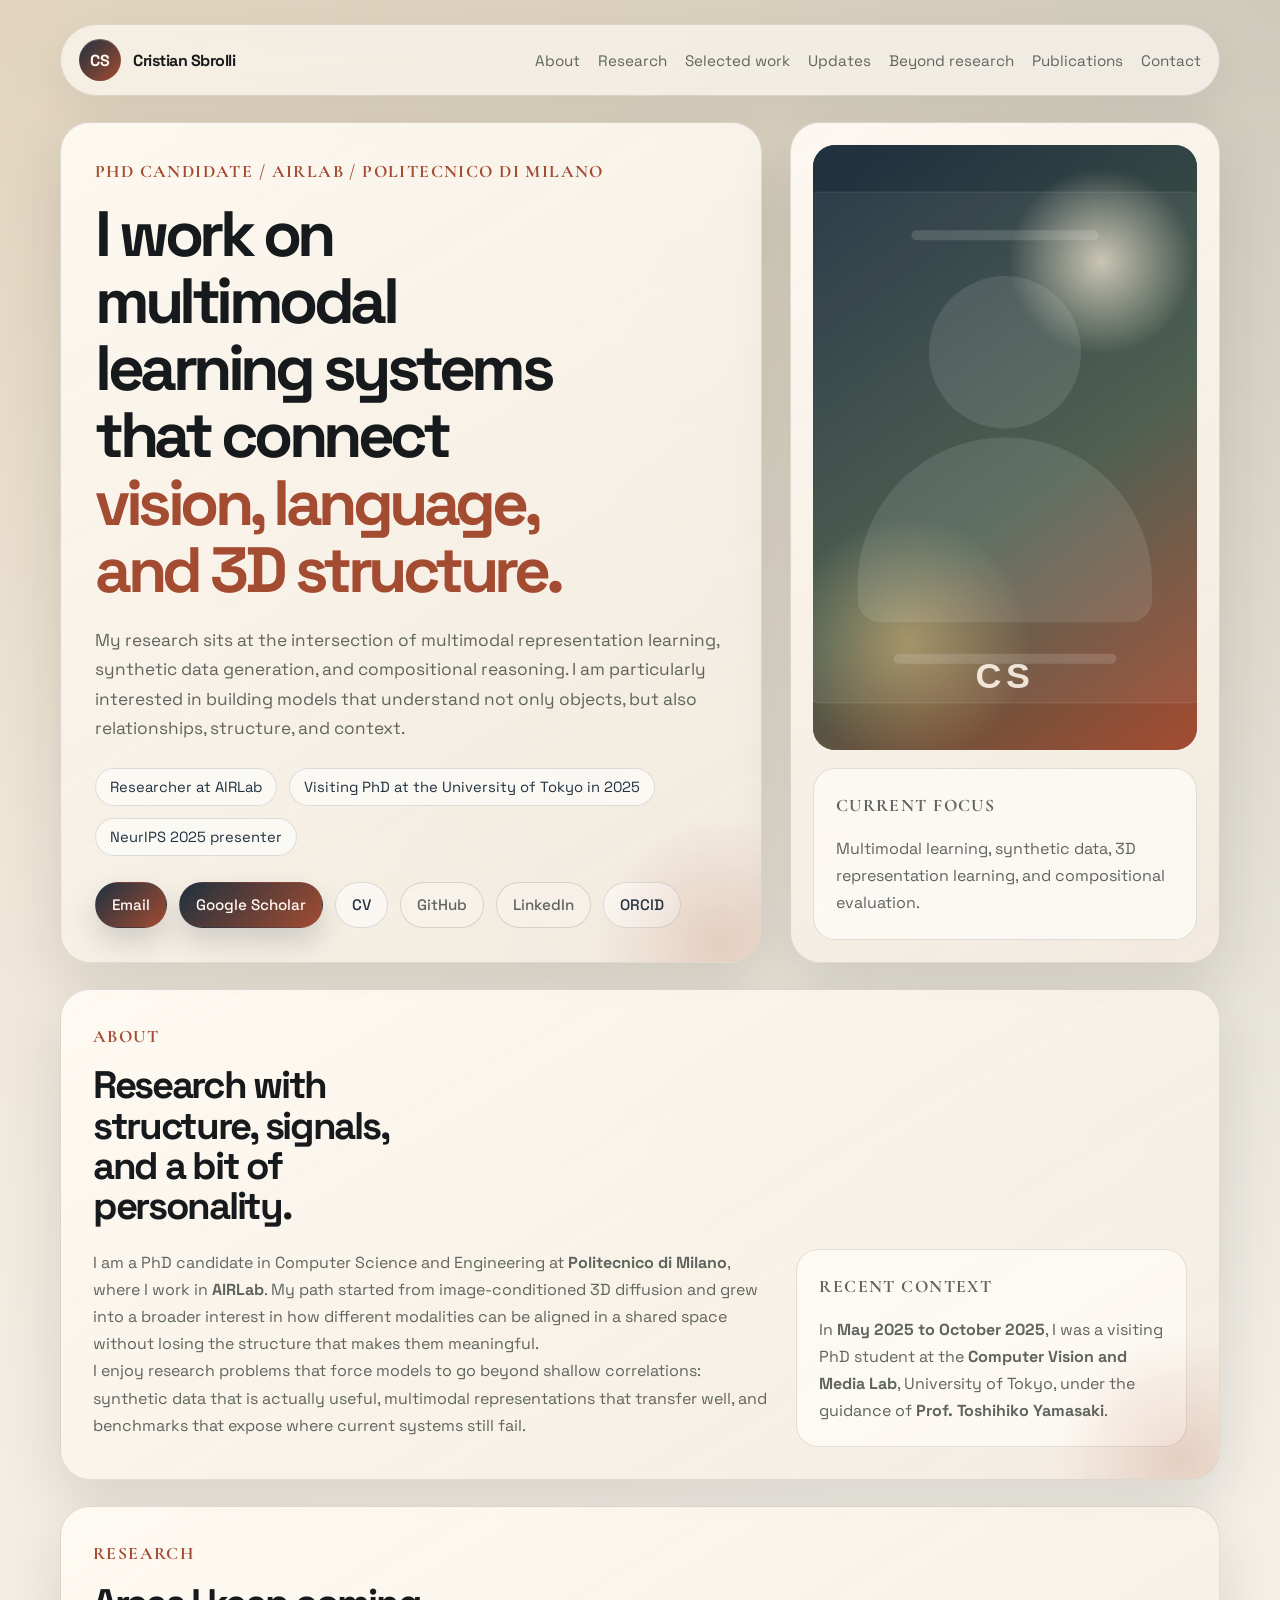
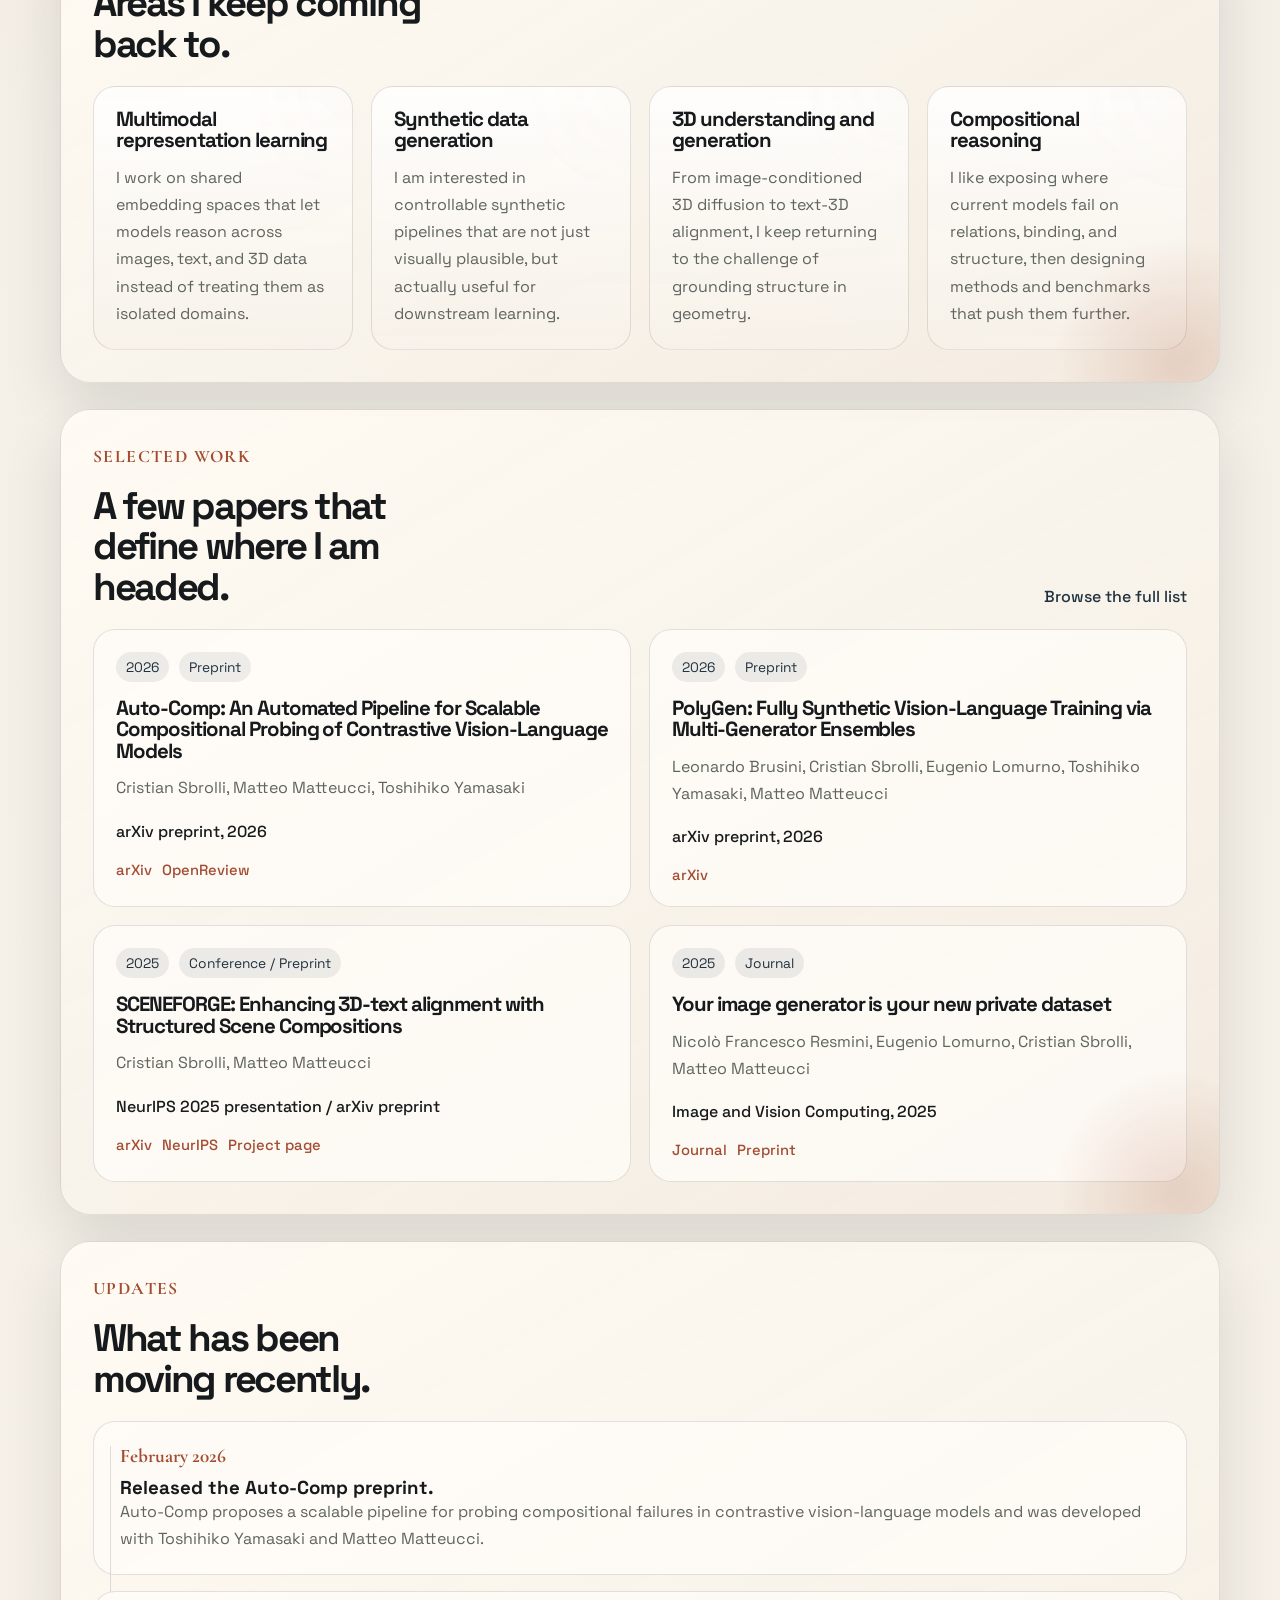
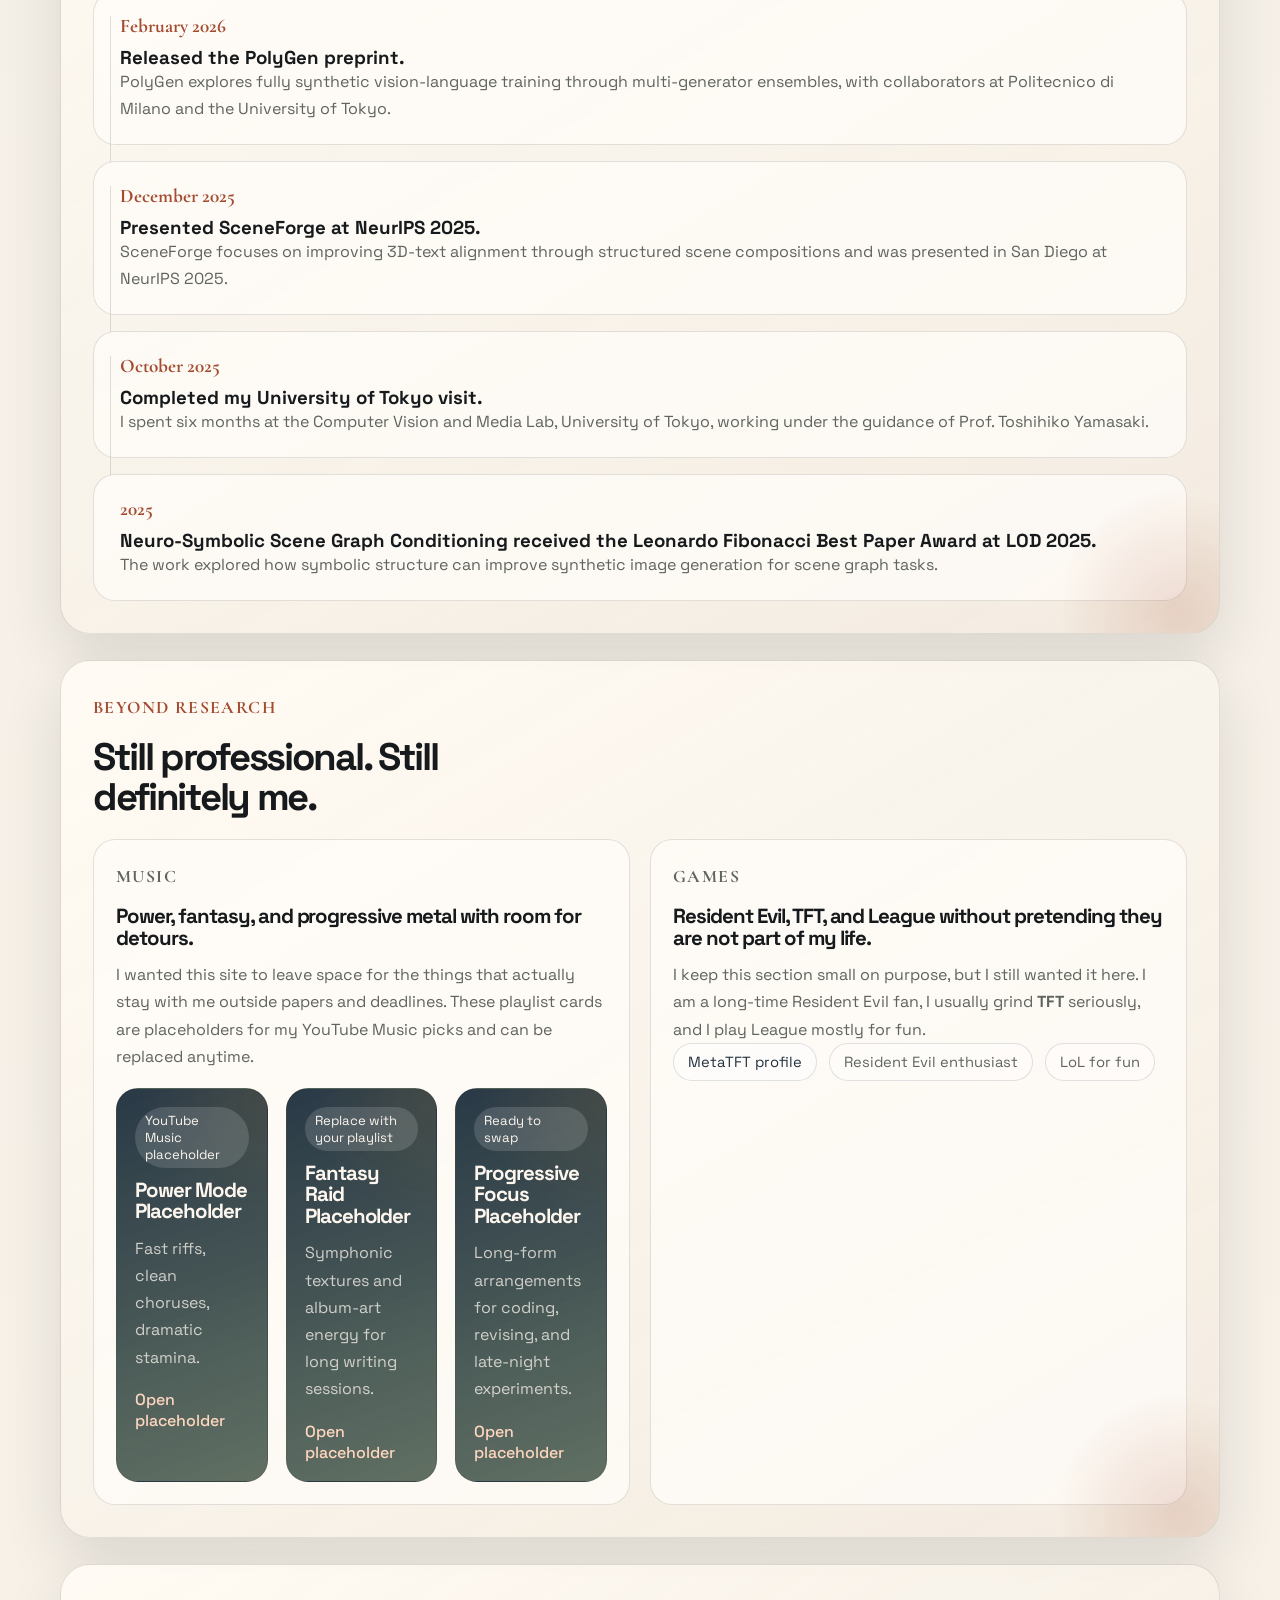
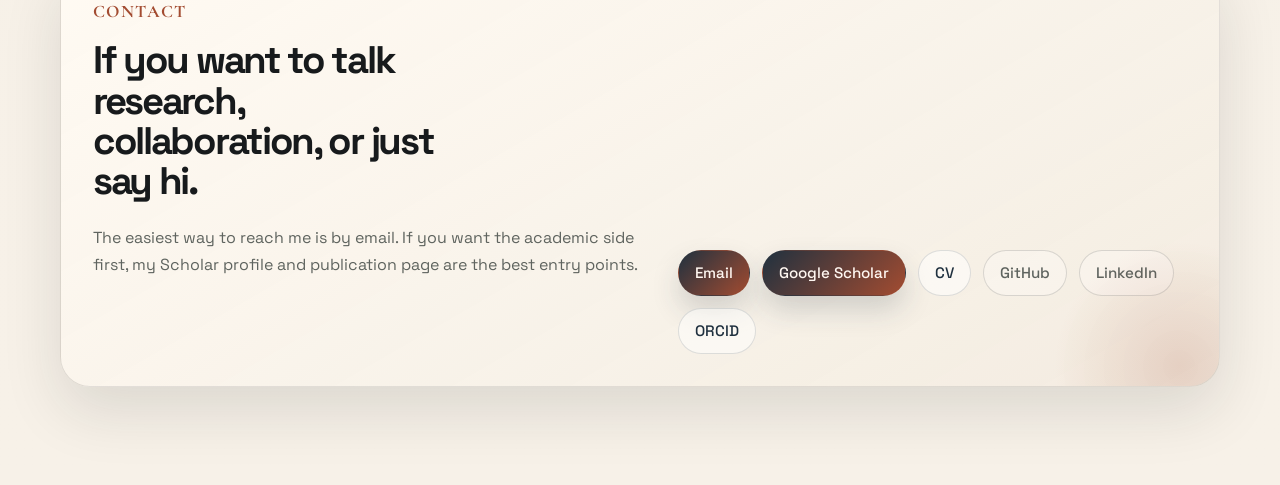
==== index.html @ f6847391 "Initial academic website" ====
<!DOCTYPE html>
<html lang="en">
  <head>
    <meta charset="UTF-8" />
    <meta name="viewport" content="width=device-width, initial-scale=1.0" />
    <title>Cristian Sbrolli | Multimodal Learning & 3D AI</title>
    <meta
      name="description"
      content="Professional website for Cristian Sbrolli, PhD candidate at Politecnico di Milano AIRLab, working on multimodal learning, synthetic data, vision-language systems, and 3D understanding."
    />
    <link rel="icon" href="assets/img/favicon.svg" type="image/svg+xml" />
    <link rel="preconnect" href="https://fonts.googleapis.com" />
    <link rel="preconnect" href="https://fonts.gstatic.com" crossorigin />
    <link
      href="https://fonts.googleapis.com/css2?family=Cormorant+Garamond:wght@600;700&family=Space+Grotesk:wght@400;500;700&display=swap"
      rel="stylesheet"
    />
    <link rel="stylesheet" href="assets/css/styles.css" />
    <script defer src="assets/js/site-data.js"></script>
    <script defer src="assets/js/main.js"></script>
  </head>
  <body data-page="home">
    <div class="site-shell">
      <header class="site-header">
        <a class="site-brand" href="index.html" aria-label="Cristian Sbrolli home">
          <span class="site-brand__mark">CS</span>
          <span class="site-brand__text">Cristian Sbrolli</span>
        </a>

        <nav class="site-nav" aria-label="Primary">
          <a href="#about">About</a>
          <a href="#research">Research</a>
          <a href="#selected-work">Selected work</a>
          <a href="#updates">Updates</a>
          <a href="#beyond-research">Beyond research</a>
          <a href="publications/">Publications</a>
          <a href="#contact">Contact</a>
        </nav>
      </header>

      <main>
        <section class="hero">
          <div class="hero__copy">
            <p class="eyebrow">PhD candidate / AIRLab / Politecnico di Milano</p>
            <h1>
              I work on multimodal learning systems that connect
              <span>vision, language, and 3D structure.</span>
            </h1>
            <p class="hero__lede">
              My research sits at the intersection of multimodal representation
              learning, synthetic data generation, and compositional reasoning. I
              am particularly interested in building models that understand not only
              objects, but also relationships, structure, and context.
            </p>

            <div class="hero__pills" aria-label="Highlights">
              <span>Researcher at AIRLab</span>
              <span>Visiting PhD at the University of Tokyo in 2025</span>
              <span>NeurIPS 2025 presenter</span>
            </div>

            <div class="hero__actions" data-contact-links="hero"></div>
          </div>

          <aside class="hero__panel">
            <div class="portrait-card">
              <div class="portrait-card__media">
                <img
                  src="assets/img/profile-photo.jpg"
                  alt="Portrait of Cristian Sbrolli"
                  onerror="this.onerror=null;this.src='assets/img/profile-placeholder.svg';"
                />
              </div>
              <div class="portrait-card__meta">
                <p class="portrait-card__label">Current focus</p>
                <p>
                  Multimodal learning, synthetic data, 3D representation learning,
                  and compositional evaluation.
                </p>
              </div>
            </div>
          </aside>
        </section>

        <section class="panel panel--about" id="about">
          <div class="section-heading">
            <p class="eyebrow">About</p>
            <h2>Research with structure, signals, and a bit of personality.</h2>
          </div>

          <div class="two-column">
            <div>
              <p>
                I am a PhD candidate in Computer Science and Engineering at
                <strong>Politecnico di Milano</strong>, where I work in
                <strong>AIRLab</strong>. My path started from image-conditioned 3D
                diffusion and grew into a broader interest in how different
                modalities can be aligned in a shared space without losing the
                structure that makes them meaningful.
              </p>
              <p>
                I enjoy research problems that force models to go beyond shallow
                correlations: synthetic data that is actually useful, multimodal
                representations that transfer well, and benchmarks that expose where
                current systems still fail.
              </p>
            </div>

            <div class="note-card">
              <p class="note-card__label">Recent context</p>
              <p>
                In <strong>May 2025 to October 2025</strong>, I was a visiting PhD
                student at the <strong>Computer Vision and Media Lab</strong>,
                University of Tokyo, under the guidance of
                <strong>Prof. Toshihiko Yamasaki</strong>.
              </p>
            </div>
          </div>
        </section>

        <section class="panel" id="research">
          <div class="section-heading">
            <p class="eyebrow">Research</p>
            <h2>Areas I keep coming back to.</h2>
          </div>

          <div class="feature-grid" data-research-focus></div>
        </section>

        <section class="panel" id="selected-work">
          <div class="section-heading section-heading--with-action">
            <div>
              <p class="eyebrow">Selected work</p>
              <h2>A few papers that define where I am headed.</h2>
            </div>
            <a class="text-link" href="publications/">Browse the full list</a>
          </div>

          <div class="publication-grid" data-publications="selected"></div>
        </section>

        <section class="panel panel--timeline" id="updates">
          <div class="section-heading">
            <p class="eyebrow">Updates</p>
            <h2>What has been moving recently.</h2>
          </div>

          <div class="timeline" data-news></div>
        </section>

        <section class="panel panel--beyond" id="beyond-research">
          <div class="section-heading">
            <p class="eyebrow">Beyond research</p>
            <h2>Still professional. Still definitely me.</h2>
          </div>

          <div class="beyond-grid">
            <article class="stack-card">
              <p class="stack-card__eyebrow">Music</p>
              <h3>Power, fantasy, and progressive metal with room for detours.</h3>
              <p>
                I wanted this site to leave space for the things that actually stay
                with me outside papers and deadlines. These playlist cards are
                placeholders for my YouTube Music picks and can be replaced anytime.
              </p>
              <div class="playlist-list" data-playlists></div>
            </article>

            <article class="stack-card">
              <p class="stack-card__eyebrow">Games</p>
              <h3>Resident Evil, TFT, and League without pretending they are not part of my life.</h3>
              <p>
                I keep this section small on purpose, but I still wanted it here.
                I am a long-time Resident Evil fan, I usually grind
                <strong>TFT</strong> seriously, and I play League mostly for fun.
              </p>
              <div class="game-links">
                <a
                  class="chip-link"
                  href="https://www.metatft.com/player/euw/%E3%83%A2%E3%83%AB%E3%83%88%E3%83%AA%E3%83%83%E3%83%88-2411"
                  target="_blank"
                  rel="noreferrer"
                  >MetaTFT profile</a
                >
                <span class="chip-link chip-link--muted">Resident Evil enthusiast</span>
                <span class="chip-link chip-link--muted">LoL for fun</span>
              </div>
            </article>
          </div>
        </section>

        <section class="panel panel--contact" id="contact">
          <div class="section-heading">
            <p class="eyebrow">Contact</p>
            <h2>If you want to talk research, collaboration, or just say hi.</h2>
          </div>

          <div class="contact-layout">
            <div>
              <p>
                The easiest way to reach me is by email. If you want the academic
                side first, my Scholar profile and publication page are the best
                entry points.
              </p>
            </div>
            <div class="contact-links" data-contact-links="footer"></div>
          </div>
        </section>
      </main>
    </div>
  </body>
</html>
---- assets/css/styles.css ----
:root {
  --bg: #f4efe7;
  --bg-soft: #fbf7f0;
  --paper: rgba(255, 251, 244, 0.82);
  --paper-strong: rgba(255, 251, 244, 0.94);
  --line: rgba(28, 31, 30, 0.12);
  --ink: #171a1c;
  --muted: #5f645f;
  --steel: #20313f;
  --forest: #435647;
  --copper: #a34c31;
  --gold: #b8873b;
  --shadow: 0 24px 60px rgba(28, 31, 30, 0.12);
  --radius-xl: 30px;
  --radius-lg: 22px;
  --radius-md: 16px;
  --content-width: 1160px;
}

*,
*::before,
*::after {
  box-sizing: border-box;
}

html {
  scroll-behavior: smooth;
}

body {
  margin: 0;
  min-height: 100vh;
  font-family: "Space Grotesk", sans-serif;
  color: var(--ink);
  background:
    radial-gradient(circle at top left, rgba(184, 135, 59, 0.16), transparent 32%),
    radial-gradient(circle at top right, rgba(67, 86, 71, 0.18), transparent 28%),
    linear-gradient(180deg, #efe7db 0%, var(--bg) 20%, #f7f1e8 100%);
}

body::before {
  position: fixed;
  inset: 0;
  content: "";
  pointer-events: none;
  background-image:
    linear-gradient(rgba(255, 255, 255, 0.22) 1px, transparent 1px),
    linear-gradient(90deg, rgba(255, 255, 255, 0.2) 1px, transparent 1px);
  background-size: 42px 42px;
  mask-image: linear-gradient(180deg, rgba(0, 0, 0, 0.22), transparent 65%);
  opacity: 0.28;
}

a {
  color: inherit;
  text-decoration: none;
}

img {
  display: block;
  max-width: 100%;
}

p {
  margin: 0;
  line-height: 1.7;
}

h1,
h2,
h3 {
  margin: 0;
  line-height: 1.05;
}

.site-shell {
  position: relative;
  z-index: 1;
  width: min(var(--content-width), calc(100% - 32px));
  margin: 0 auto;
  padding: 24px 0 72px;
}

.site-header {
  display: flex;
  align-items: center;
  justify-content: space-between;
  gap: 24px;
  padding: 14px 18px;
  margin-bottom: 26px;
  border: 1px solid var(--line);
  border-radius: 999px;
  background: rgba(251, 247, 240, 0.74);
  backdrop-filter: blur(16px);
  box-shadow: 0 16px 40px rgba(23, 26, 28, 0.06);
}

.site-brand {
  display: inline-flex;
  align-items: center;
  gap: 12px;
  font-weight: 700;
  letter-spacing: -0.03em;
}

.site-brand__mark {
  display: inline-grid;
  width: 42px;
  height: 42px;
  place-items: center;
  border-radius: 50%;
  color: #fff9f2;
  background: linear-gradient(135deg, var(--steel), var(--copper));
  box-shadow: inset 0 1px 1px rgba(255, 255, 255, 0.25);
}

.site-nav {
  display: flex;
  flex-wrap: wrap;
  justify-content: flex-end;
  gap: 18px;
  font-size: 0.95rem;
  color: var(--muted);
}

.site-nav a:hover,
.text-link:hover {
  color: var(--copper);
}

.hero,
.page-hero {
  display: grid;
  grid-template-columns: minmax(0, 1.55fr) minmax(280px, 0.95fr);
  gap: 28px;
  align-items: stretch;
  margin-bottom: 26px;
}

.page-hero {
  grid-template-columns: 1fr;
  padding: 32px;
  border: 1px solid var(--line);
  border-radius: var(--radius-xl);
  background: linear-gradient(145deg, rgba(255, 251, 244, 0.95), rgba(246, 237, 223, 0.88));
  box-shadow: var(--shadow);
}

.hero__copy,
.hero__panel,
.panel {
  position: relative;
  overflow: hidden;
  border: 1px solid var(--line);
  border-radius: var(--radius-xl);
  background: linear-gradient(150deg, rgba(255, 251, 244, 0.92), rgba(243, 235, 224, 0.86));
  box-shadow: var(--shadow);
}

.hero__copy {
  padding: 34px;
}

.hero__copy::after,
.panel::after,
.page-hero::after {
  position: absolute;
  inset: auto -90px -110px auto;
  width: 260px;
  height: 260px;
  content: "";
  border-radius: 50%;
  background: radial-gradient(circle, rgba(163, 76, 49, 0.18), transparent 68%);
}

.hero__copy h1,
.page-hero h1 {
  max-width: 12ch;
  font-size: clamp(2.8rem, 5vw, 5.1rem);
  letter-spacing: -0.07em;
}

.hero__copy h1 span {
  color: var(--copper);
}

.hero__lede,
.page-hero__lede {
  max-width: 62ch;
  margin-top: 22px;
  font-size: 1.08rem;
  color: var(--muted);
}

.eyebrow,
.stack-card__eyebrow,
.note-card__label,
.portrait-card__label {
  display: inline-block;
  margin-bottom: 14px;
  color: var(--copper);
  font-family: "Cormorant Garamond", serif;
  font-size: 1.1rem;
  font-weight: 700;
  letter-spacing: 0.08em;
  text-transform: uppercase;
}

.hero__pills,
.hero__actions,
.contact-links,
.game-links {
  display: flex;
  flex-wrap: wrap;
  gap: 12px;
}

.hero__pills {
  margin-top: 24px;
}

.hero__pills span,
.chip-link {
  display: inline-flex;
  align-items: center;
  gap: 8px;
  padding: 9px 14px;
  border: 1px solid rgba(32, 49, 63, 0.14);
  border-radius: 999px;
  background: rgba(255, 255, 255, 0.56);
  color: var(--steel);
  font-size: 0.92rem;
}

.chip-link--muted {
  color: var(--muted);
  background: rgba(255, 255, 255, 0.32);
}

.hero__actions,
.contact-links {
  margin-top: 26px;
}

.action-link,
.action-link--muted,
.action-link--disabled {
  display: inline-flex;
  align-items: center;
  justify-content: center;
  min-height: 46px;
  padding: 10px 16px;
  border-radius: 999px;
  border: 1px solid transparent;
  font-size: 0.95rem;
  font-weight: 500;
  transition: transform 160ms ease, border-color 160ms ease, background 160ms ease;
}

.action-link {
  color: #fff7f1;
  background: linear-gradient(135deg, var(--steel), var(--copper));
  box-shadow: 0 14px 28px rgba(32, 49, 63, 0.18);
}

.action-link--muted {
  border-color: rgba(32, 49, 63, 0.14);
  background: rgba(255, 255, 255, 0.5);
  color: var(--steel);
}

.action-link--disabled {
  border-color: rgba(95, 100, 95, 0.22);
  background: rgba(255, 255, 255, 0.26);
  color: var(--muted);
  cursor: default;
}

.action-link:hover,
.action-link--muted:hover {
  transform: translateY(-1px);
}

.hero__panel {
  padding: 22px;
}

.portrait-card {
  display: grid;
  height: 100%;
  grid-template-rows: minmax(360px, 1fr) auto;
  gap: 18px;
}

.portrait-card__media {
  overflow: hidden;
  border-radius: calc(var(--radius-xl) - 8px);
  background:
    radial-gradient(circle at top, rgba(255, 255, 255, 0.35), transparent 26%),
    linear-gradient(160deg, rgba(32, 49, 63, 0.92), rgba(67, 86, 71, 0.8));
}

.portrait-card__media img {
  width: 100%;
  height: 100%;
  object-fit: cover;
}

.portrait-card__meta,
.note-card,
.stack-card,
.publication-card,
.publication-item,
.timeline__item,
.focus-card {
  padding: 22px;
  border: 1px solid var(--line);
  border-radius: var(--radius-lg);
  background: rgba(255, 253, 249, 0.72);
}

.panel {
  padding: 32px;
  margin-bottom: 26px;
}

.section-heading {
  margin-bottom: 22px;
}

.section-heading h2 {
  max-width: 14ch;
  font-size: clamp(2rem, 3vw, 3.2rem);
  letter-spacing: -0.06em;
}

.section-heading--with-action {
  display: flex;
  align-items: flex-end;
  justify-content: space-between;
  gap: 20px;
}

.text-link {
  color: var(--steel);
  font-weight: 500;
}

.two-column,
.contact-layout,
.beyond-grid {
  display: grid;
  gap: 20px;
}

.two-column {
  grid-template-columns: minmax(0, 1.4fr) minmax(280px, 0.8fr);
}

.contact-layout {
  grid-template-columns: minmax(0, 1fr) minmax(300px, 0.9fr);
  align-items: start;
}

.note-card {
  align-self: start;
}

.feature-grid,
.publication-grid,
.playlist-list,
.publication-stack {
  display: grid;
  gap: 18px;
}

.feature-grid {
  grid-template-columns: repeat(4, minmax(0, 1fr));
}

.publication-grid {
  grid-template-columns: repeat(2, minmax(0, 1fr));
}

.playlist-list {
  grid-template-columns: repeat(3, minmax(0, 1fr));
  margin-top: 18px;
}

.beyond-grid {
  grid-template-columns: repeat(2, minmax(0, 1fr));
}

.focus-card h3,
.stack-card h3,
.publication-card h3,
.publication-item h3 {
  margin-bottom: 12px;
  font-size: 1.28rem;
  letter-spacing: -0.05em;
}

.focus-card p,
.stack-card p,
.publication-card p,
.publication-item p,
.timeline__item p,
.contact-layout p,
.two-column p,
.portrait-card__meta p,
.note-card p {
  color: var(--muted);
}

.focus-card {
  min-height: 220px;
  background:
    linear-gradient(180deg, rgba(255, 255, 255, 0.84), rgba(247, 241, 232, 0.8)),
    radial-gradient(circle at top right, rgba(184, 135, 59, 0.12), transparent 30%);
}

.publication-card,
.publication-item {
  display: flex;
  flex-direction: column;
  gap: 16px;
}

.publication-card__meta,
.publication-item__meta {
  display: flex;
  flex-wrap: wrap;
  gap: 10px;
}

.publication-card__meta span,
.publication-item__meta span {
  padding: 6px 10px;
  border-radius: 999px;
  background: rgba(32, 49, 63, 0.08);
  color: var(--steel);
  font-size: 0.86rem;
}

.publication-card__links,
.publication-item__links {
  display: flex;
  flex-wrap: wrap;
  gap: 10px;
}

.publication-card__links a,
.publication-item__links a {
  font-size: 0.92rem;
  font-weight: 500;
  color: var(--copper);
}

.timeline {
  display: grid;
  gap: 16px;
}

.timeline__item {
  position: relative;
  padding-left: 26px;
}

.timeline__item::before {
  position: absolute;
  left: 16px;
  top: 24px;
  bottom: -18px;
  width: 1px;
  content: "";
  background: rgba(32, 49, 63, 0.15);
}

.timeline__item:last-child::before {
  display: none;
}

.timeline__date {
  display: inline-block;
  margin-bottom: 10px;
  color: var(--copper);
  font-family: "Cormorant Garamond", serif;
  font-size: 1.2rem;
  font-weight: 700;
}

.playlist-card {
  padding: 18px;
  border: 1px solid var(--line);
  border-radius: var(--radius-lg);
  background:
    radial-gradient(circle at top right, rgba(184, 135, 59, 0.15), transparent 30%),
    linear-gradient(160deg, rgba(32, 49, 63, 0.96), rgba(67, 86, 71, 0.84));
  color: #fdf6ee;
}

.playlist-card p {
  color: rgba(253, 246, 238, 0.76);
}

.playlist-card__title {
  margin-bottom: 10px;
  font-size: 1.16rem;
}

.playlist-card__badge {
  display: inline-flex;
  margin-bottom: 12px;
  padding: 5px 10px;
  border-radius: 999px;
  background: rgba(255, 255, 255, 0.14);
  font-size: 0.82rem;
}

.playlist-card__link {
  display: inline-flex;
  margin-top: 18px;
  color: #ffd7bf;
  font-weight: 500;
}

.publication-stack {
  gap: 14px;
}

.publication-item__venue {
  font-weight: 500;
  color: var(--ink) !important;
}

.pending-note {
  display: inline-flex;
  align-items: center;
  gap: 8px;
  color: var(--muted);
  font-size: 0.88rem;
}

@media (max-width: 1100px) {
  .hero,
  .two-column,
  .beyond-grid,
  .contact-layout {
    grid-template-columns: 1fr;
  }

  .feature-grid,
  .playlist-list {
    grid-template-columns: repeat(2, minmax(0, 1fr));
  }
}

@media (max-width: 820px) {
  .site-shell {
    width: min(var(--content-width), calc(100% - 20px));
    padding-top: 18px;
  }

  .site-header {
    border-radius: 26px;
    padding: 16px;
  }

  .site-nav {
    gap: 12px;
    font-size: 0.9rem;
  }

  .hero__copy,
  .hero__panel,
  .panel,
  .page-hero {
    padding: 24px;
  }

  .hero__copy h1,
  .page-hero h1 {
    max-width: none;
  }

  .section-heading--with-action {
    align-items: flex-start;
    flex-direction: column;
  }

  .feature-grid,
  .publication-grid,
  .playlist-list {
    grid-template-columns: 1fr;
  }
}

@media (max-width: 560px) {
  .site-header {
    flex-direction: column;
    align-items: flex-start;
    border-radius: 22px;
  }

  .site-nav {
    justify-content: flex-start;
  }

  .portrait-card {
    grid-template-rows: minmax(300px, 1fr) auto;
  }
}
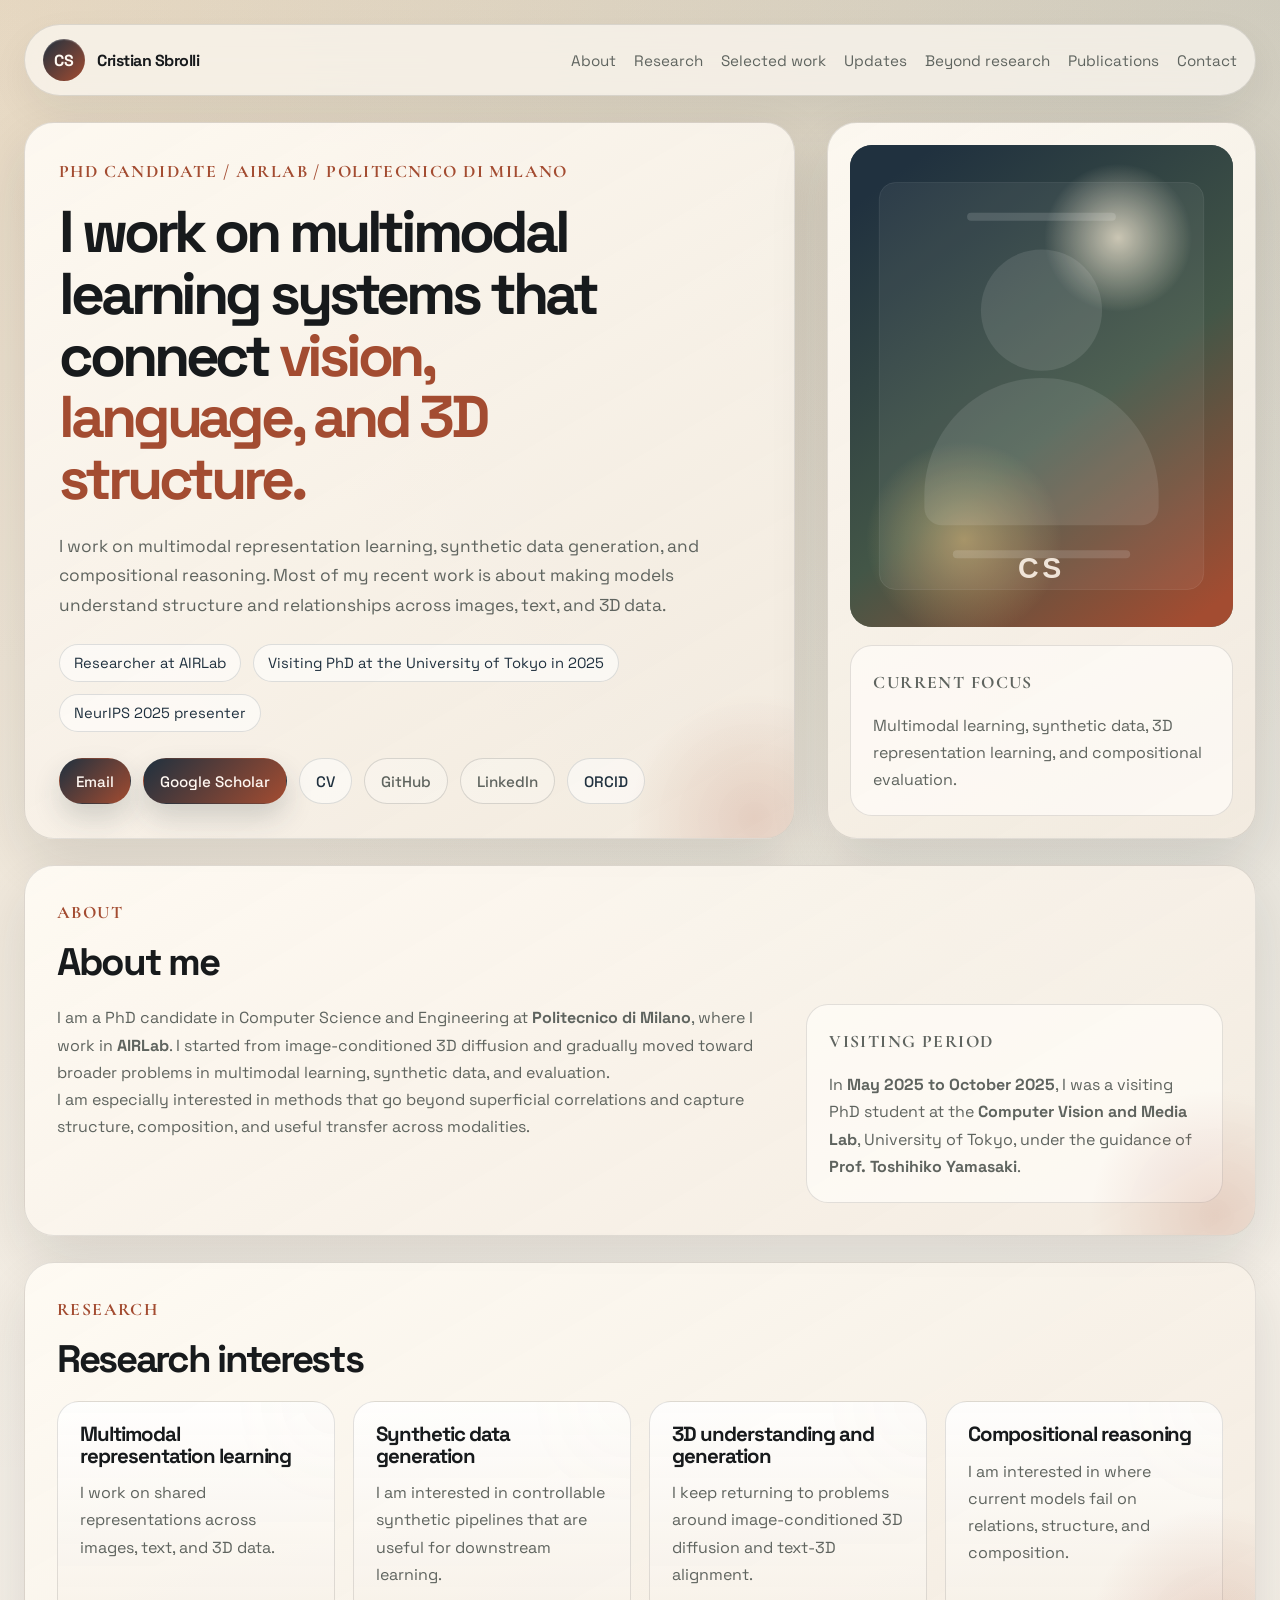
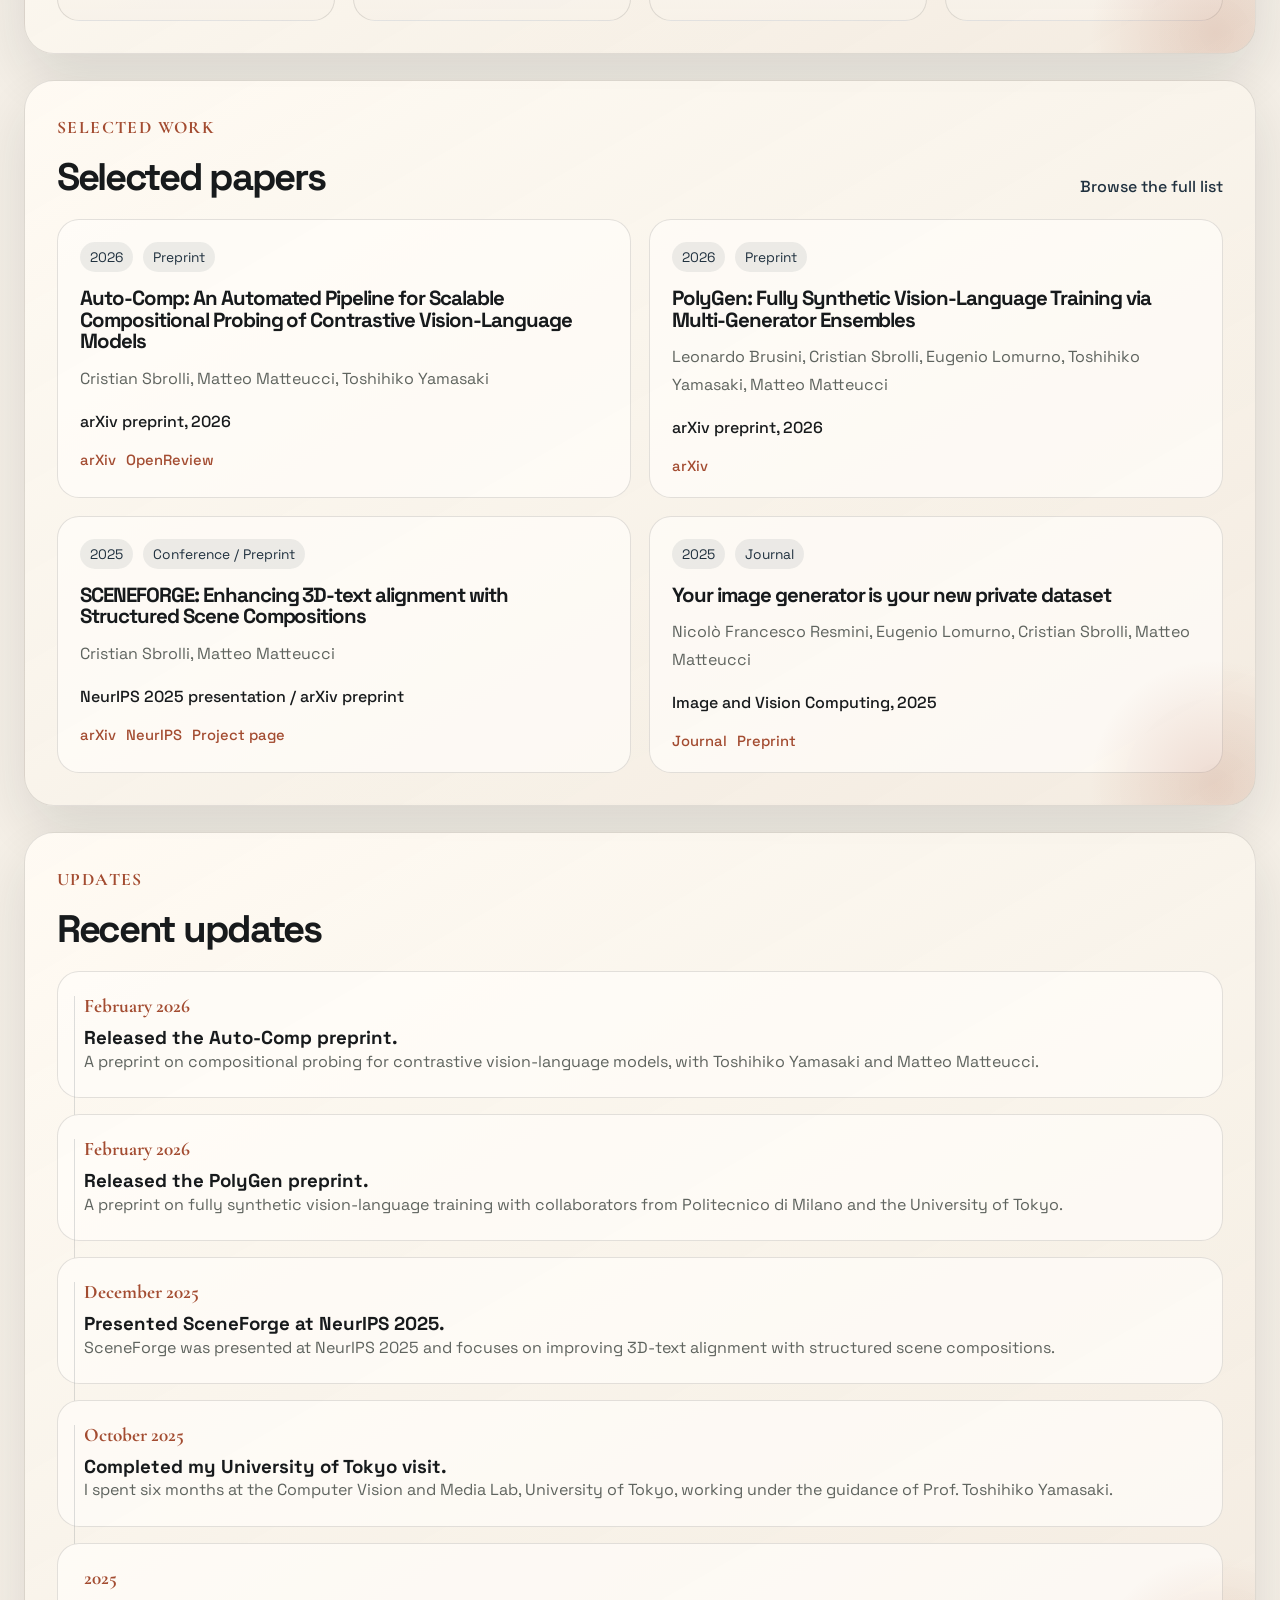
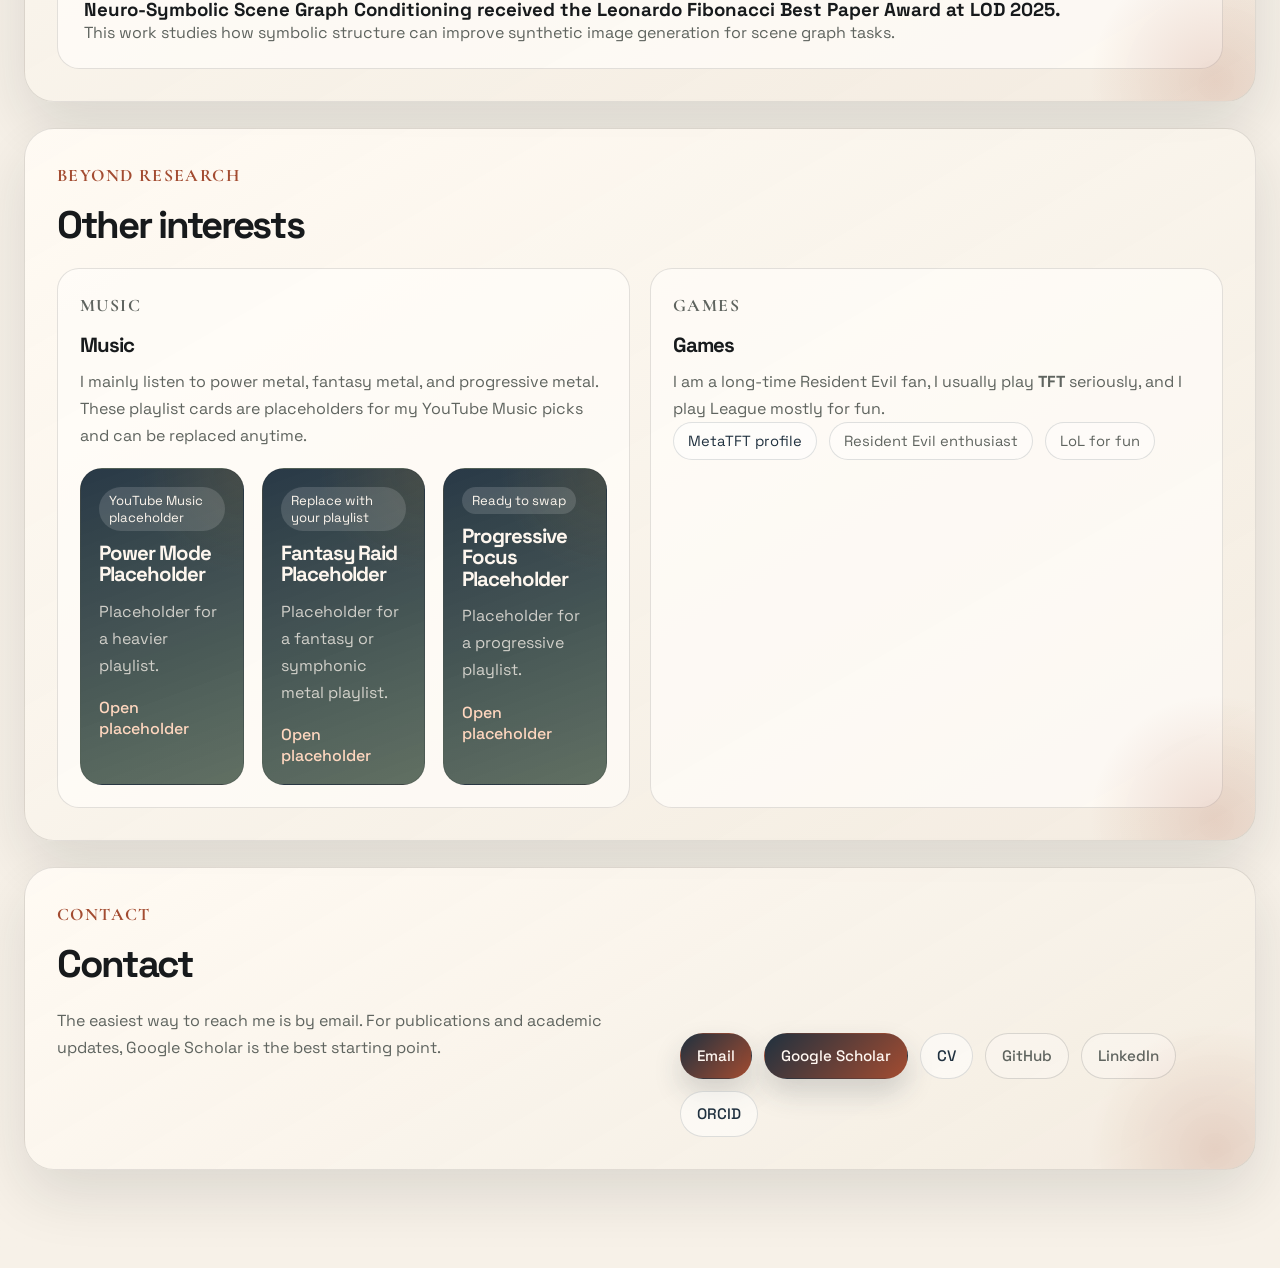
==== commit 6d52f373: "updated" ====
--- a/index.html
+++ b/index.html
@@ -47,10 +47,10 @@
               <span>vision, language, and 3D structure.</span>
             </h1>
             <p class="hero__lede">
-              My research sits at the intersection of multimodal representation
-              learning, synthetic data generation, and compositional reasoning. I
-              am particularly interested in building models that understand not only
-              objects, but also relationships, structure, and context.
+              I work on multimodal representation learning, synthetic data
+              generation, and compositional reasoning. Most of my recent work is
+              about making models understand structure and relationships across
+              images, text, and 3D data.
             </p>
 
             <div class="hero__pills" aria-label="Highlights">
@@ -85,7 +85,7 @@
         <section class="panel panel--about" id="about">
           <div class="section-heading">
             <p class="eyebrow">About</p>
-            <h2>Research with structure, signals, and a bit of personality.</h2>
+            <h2>About me</h2>
           </div>
 
           <div class="two-column">
@@ -93,21 +93,19 @@
               <p>
                 I am a PhD candidate in Computer Science and Engineering at
                 <strong>Politecnico di Milano</strong>, where I work in
-                <strong>AIRLab</strong>. My path started from image-conditioned 3D
-                diffusion and grew into a broader interest in how different
-                modalities can be aligned in a shared space without losing the
-                structure that makes them meaningful.
-              </p>
-              <p>
-                I enjoy research problems that force models to go beyond shallow
-                correlations: synthetic data that is actually useful, multimodal
-                representations that transfer well, and benchmarks that expose where
-                current systems still fail.
+                <strong>AIRLab</strong>. I started from image-conditioned 3D
+                diffusion and gradually moved toward broader problems in
+                multimodal learning, synthetic data, and evaluation.
+              </p>
+              <p>
+                I am especially interested in methods that go beyond superficial
+                correlations and capture structure, composition, and useful
+                transfer across modalities.
               </p>
             </div>
 
             <div class="note-card">
-              <p class="note-card__label">Recent context</p>
+              <p class="note-card__label">Visiting period</p>
               <p>
                 In <strong>May 2025 to October 2025</strong>, I was a visiting PhD
                 student at the <strong>Computer Vision and Media Lab</strong>,
@@ -121,7 +119,7 @@
         <section class="panel" id="research">
           <div class="section-heading">
             <p class="eyebrow">Research</p>
-            <h2>Areas I keep coming back to.</h2>
+            <h2>Research interests</h2>
           </div>
 
           <div class="feature-grid" data-research-focus></div>
@@ -131,7 +129,7 @@
           <div class="section-heading section-heading--with-action">
             <div>
               <p class="eyebrow">Selected work</p>
-              <h2>A few papers that define where I am headed.</h2>
+              <h2>Selected papers</h2>
             </div>
             <a class="text-link" href="publications/">Browse the full list</a>
           </div>
@@ -142,7 +140,7 @@
         <section class="panel panel--timeline" id="updates">
           <div class="section-heading">
             <p class="eyebrow">Updates</p>
-            <h2>What has been moving recently.</h2>
+            <h2>Recent updates</h2>
           </div>
 
           <div class="timeline" data-news></div>
@@ -151,27 +149,26 @@
         <section class="panel panel--beyond" id="beyond-research">
           <div class="section-heading">
             <p class="eyebrow">Beyond research</p>
-            <h2>Still professional. Still definitely me.</h2>
+            <h2>Other interests</h2>
           </div>
 
           <div class="beyond-grid">
             <article class="stack-card">
               <p class="stack-card__eyebrow">Music</p>
-              <h3>Power, fantasy, and progressive metal with room for detours.</h3>
-              <p>
-                I wanted this site to leave space for the things that actually stay
-                with me outside papers and deadlines. These playlist cards are
-                placeholders for my YouTube Music picks and can be replaced anytime.
+              <h3>Music</h3>
+              <p>
+                I mainly listen to power metal, fantasy metal, and progressive
+                metal. These playlist cards are placeholders for my YouTube Music
+                picks and can be replaced anytime.
               </p>
               <div class="playlist-list" data-playlists></div>
             </article>
 
             <article class="stack-card">
               <p class="stack-card__eyebrow">Games</p>
-              <h3>Resident Evil, TFT, and League without pretending they are not part of my life.</h3>
-              <p>
-                I keep this section small on purpose, but I still wanted it here.
-                I am a long-time Resident Evil fan, I usually grind
+              <h3>Games</h3>
+              <p>
+                I am a long-time Resident Evil fan, I usually play
                 <strong>TFT</strong> seriously, and I play League mostly for fun.
               </p>
               <div class="game-links">
@@ -192,15 +189,14 @@
         <section class="panel panel--contact" id="contact">
           <div class="section-heading">
             <p class="eyebrow">Contact</p>
-            <h2>If you want to talk research, collaboration, or just say hi.</h2>
+            <h2>Contact</h2>
           </div>
 
           <div class="contact-layout">
             <div>
               <p>
-                The easiest way to reach me is by email. If you want the academic
-                side first, my Scholar profile and publication page are the best
-                entry points.
+                The easiest way to reach me is by email. For publications and
+                academic updates, Google Scholar is the best starting point.
               </p>
             </div>
             <div class="contact-links" data-contact-links="footer"></div>
--- a/assets/css/styles.css
+++ b/assets/css/styles.css
@@ -14,7 +14,7 @@
   --radius-xl: 30px;
   --radius-lg: 22px;
   --radius-md: 16px;
-  --content-width: 1160px;
+  --content-width: 1380px;
 }
 
 *,
@@ -76,7 +76,7 @@
 .site-shell {
   position: relative;
   z-index: 1;
-  width: min(var(--content-width), calc(100% - 32px));
+  width: min(var(--content-width), calc(100% - 48px));
   margin: 0 auto;
   padding: 24px 0 72px;
 }
@@ -131,8 +131,8 @@
 .hero,
 .page-hero {
   display: grid;
-  grid-template-columns: minmax(0, 1.55fr) minmax(280px, 0.95fr);
-  gap: 28px;
+  grid-template-columns: minmax(0, 1.8fr) minmax(320px, 1fr);
+  gap: 32px;
   align-items: stretch;
   margin-bottom: 26px;
 }
@@ -175,8 +175,8 @@
 
 .hero__copy h1,
 .page-hero h1 {
-  max-width: 12ch;
-  font-size: clamp(2.8rem, 5vw, 5.1rem);
+  max-width: 15ch;
+  font-size: clamp(3rem, 4.6vw, 5.3rem);
   letter-spacing: -0.07em;
 }
 
@@ -186,7 +186,7 @@
 
 .hero__lede,
 .page-hero__lede {
-  max-width: 62ch;
+  max-width: 72ch;
   margin-top: 22px;
   font-size: 1.08rem;
   color: var(--muted);
@@ -329,7 +329,7 @@
 }
 
 .section-heading h2 {
-  max-width: 14ch;
+  max-width: 18ch;
   font-size: clamp(2rem, 3vw, 3.2rem);
   letter-spacing: -0.06em;
 }
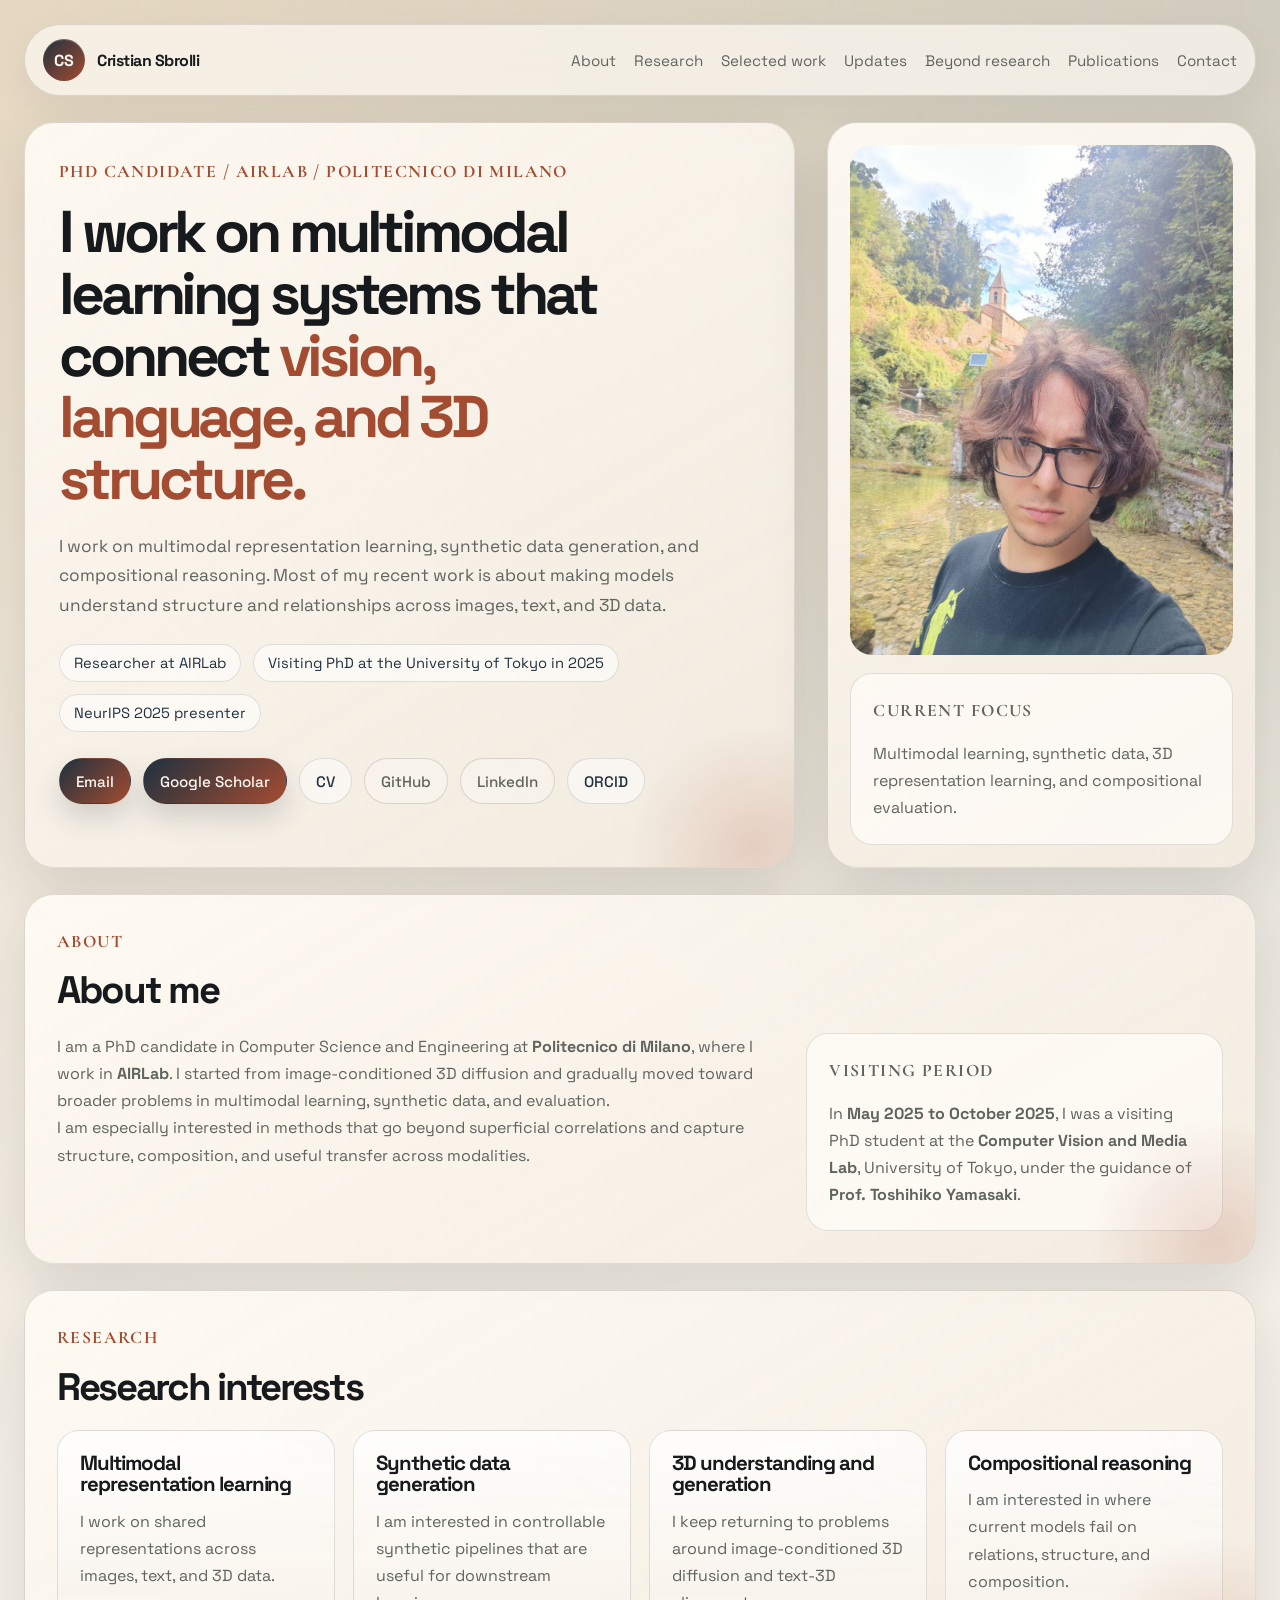
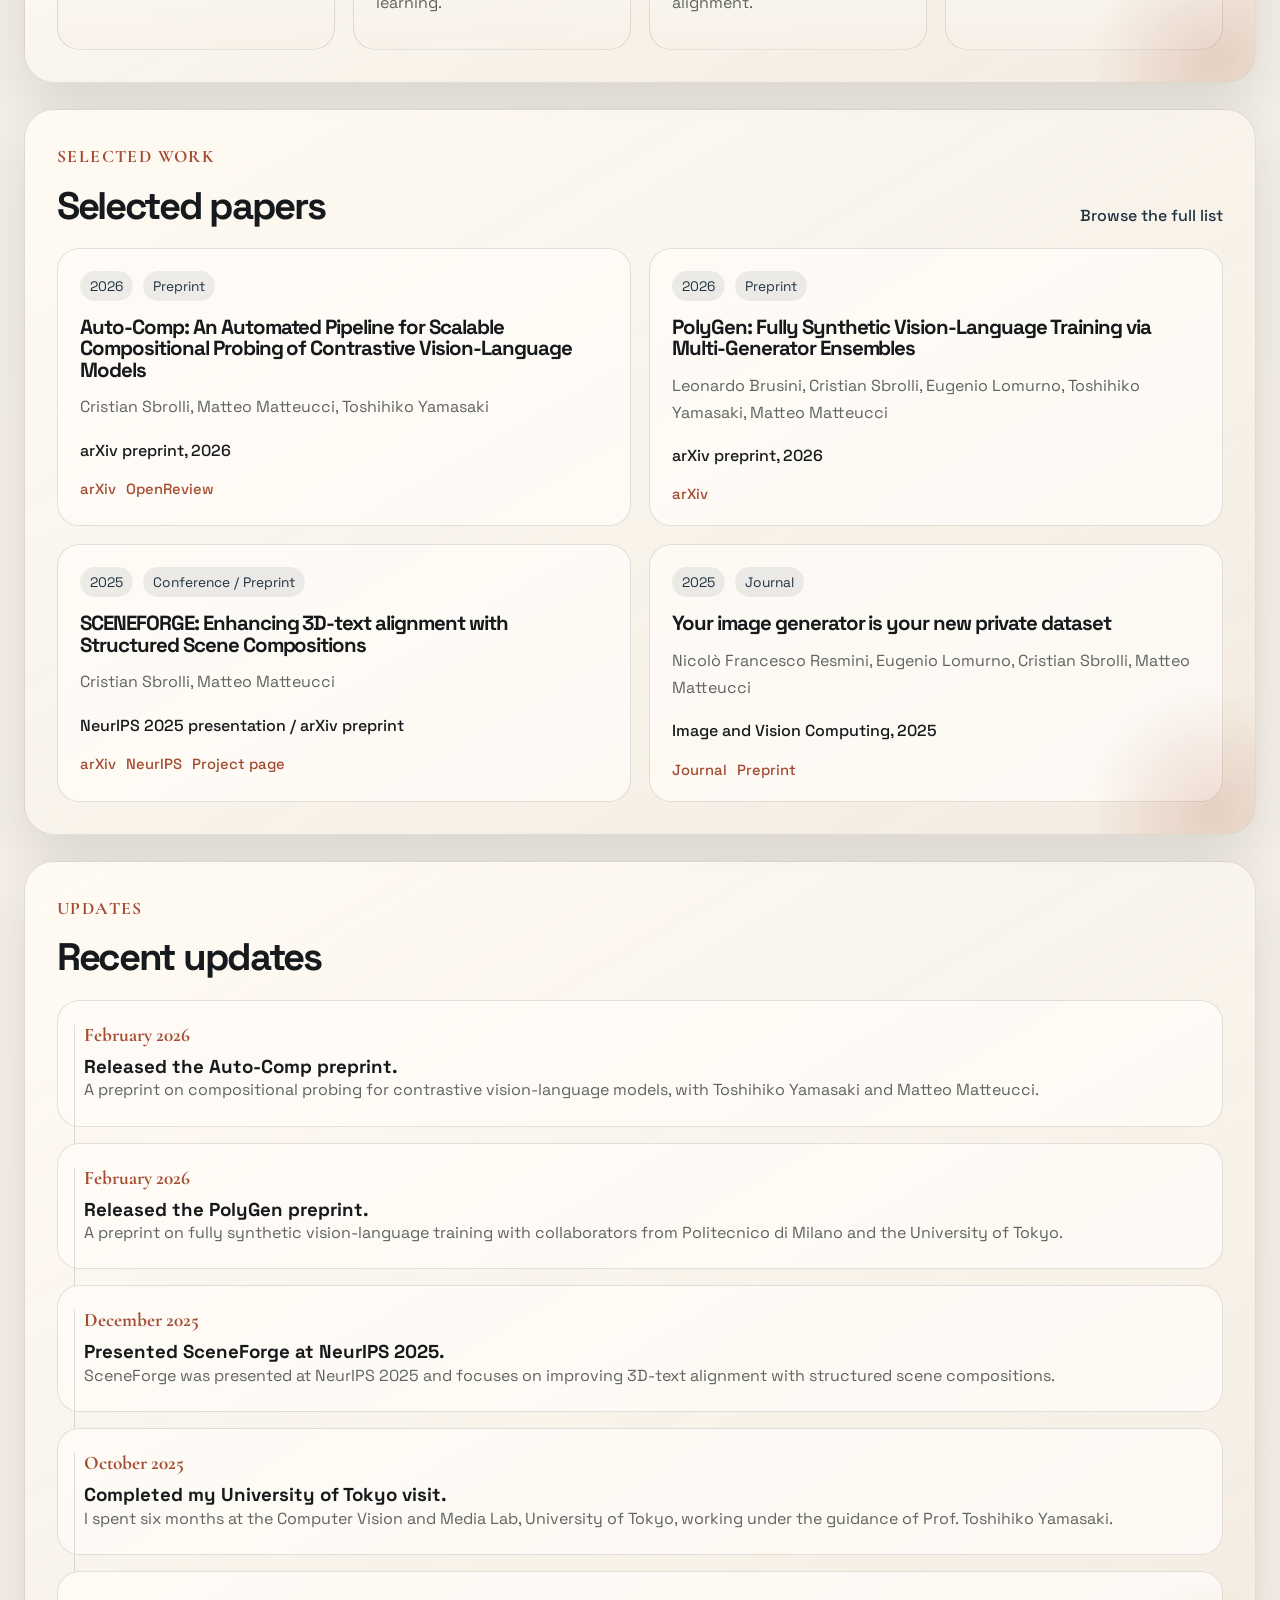
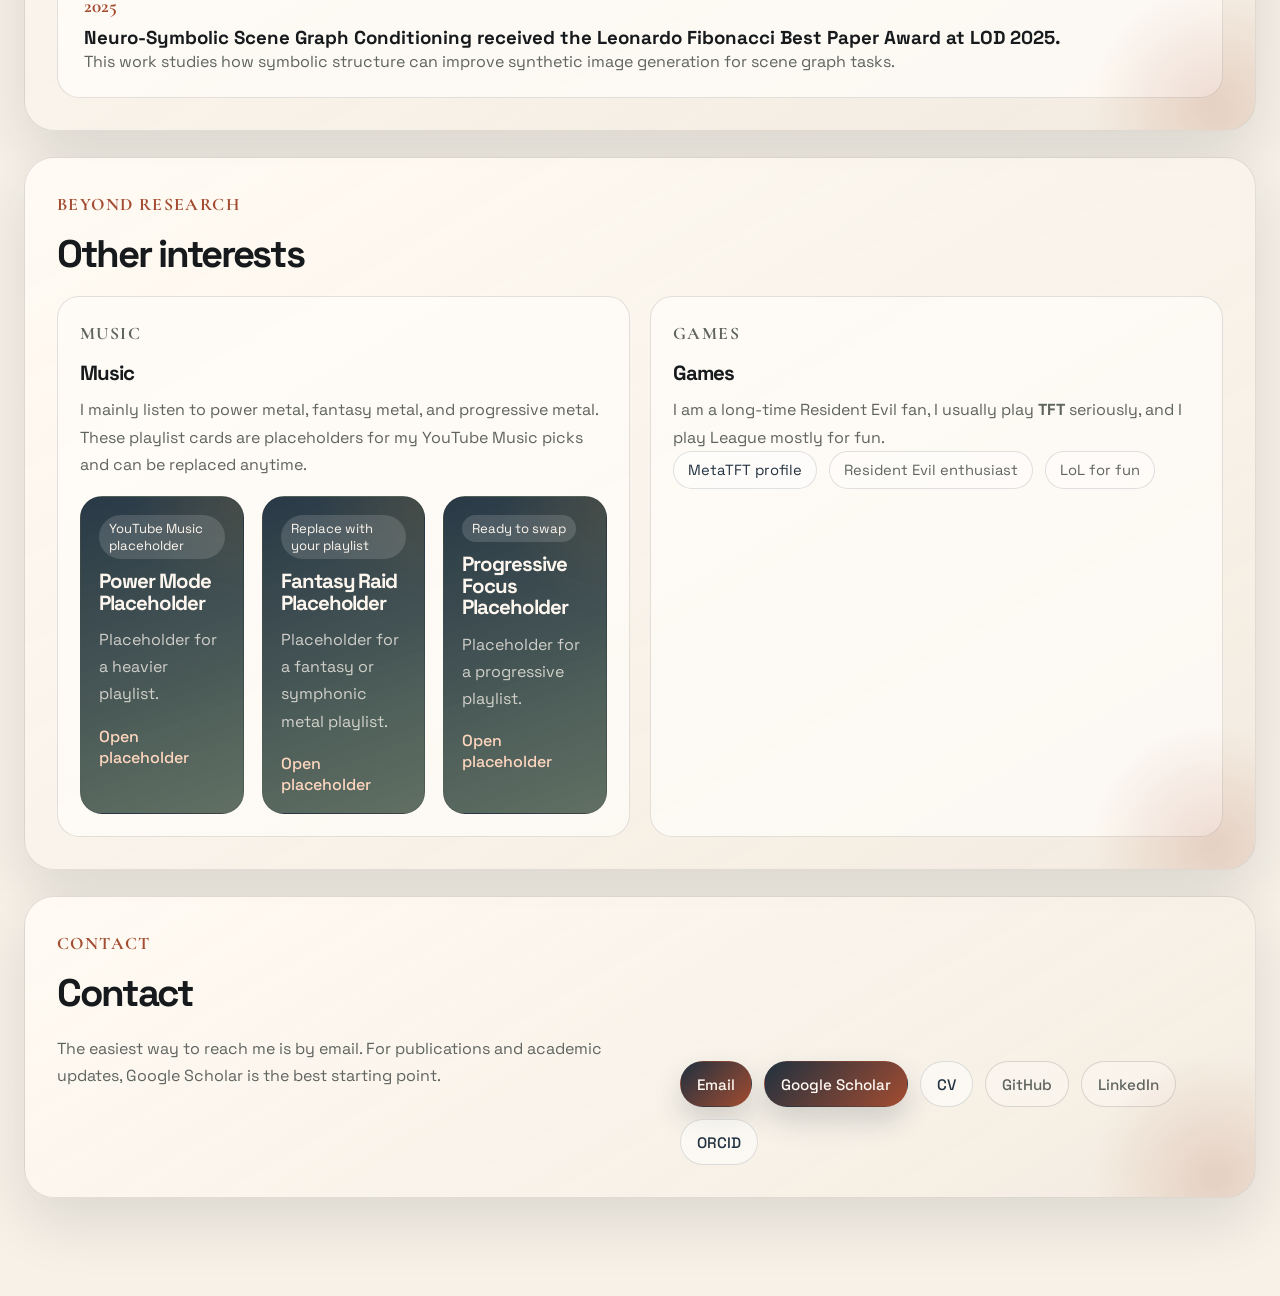
==== commit a2caf272: "updated" ====
--- a/index.html
+++ b/index.html
@@ -66,7 +66,7 @@
             <div class="portrait-card">
               <div class="portrait-card__media">
                 <img
-                  src="assets/img/profile-photo.jpg"
+                  src="assets/img/profile.jpg"
                   alt="Portrait of Cristian Sbrolli"
                   onerror="this.onerror=null;this.src='assets/img/profile-placeholder.svg';"
                 />
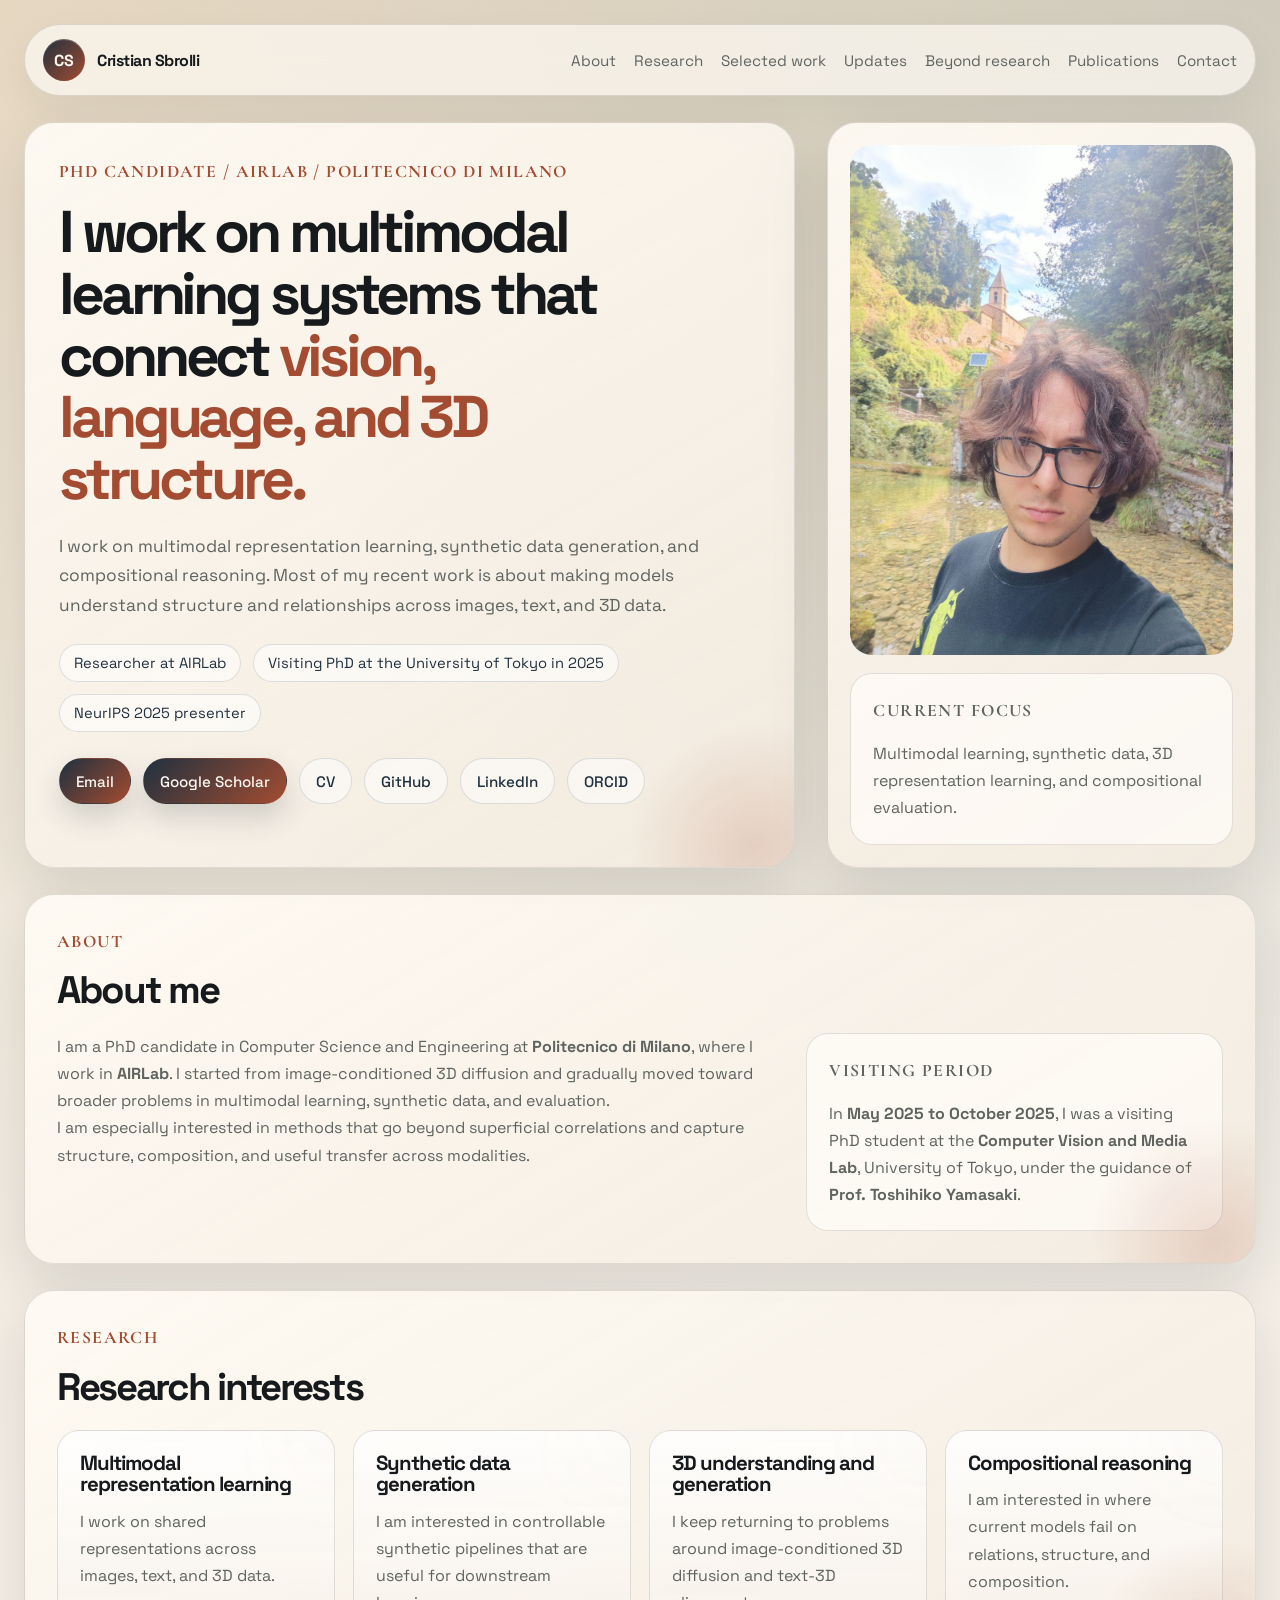
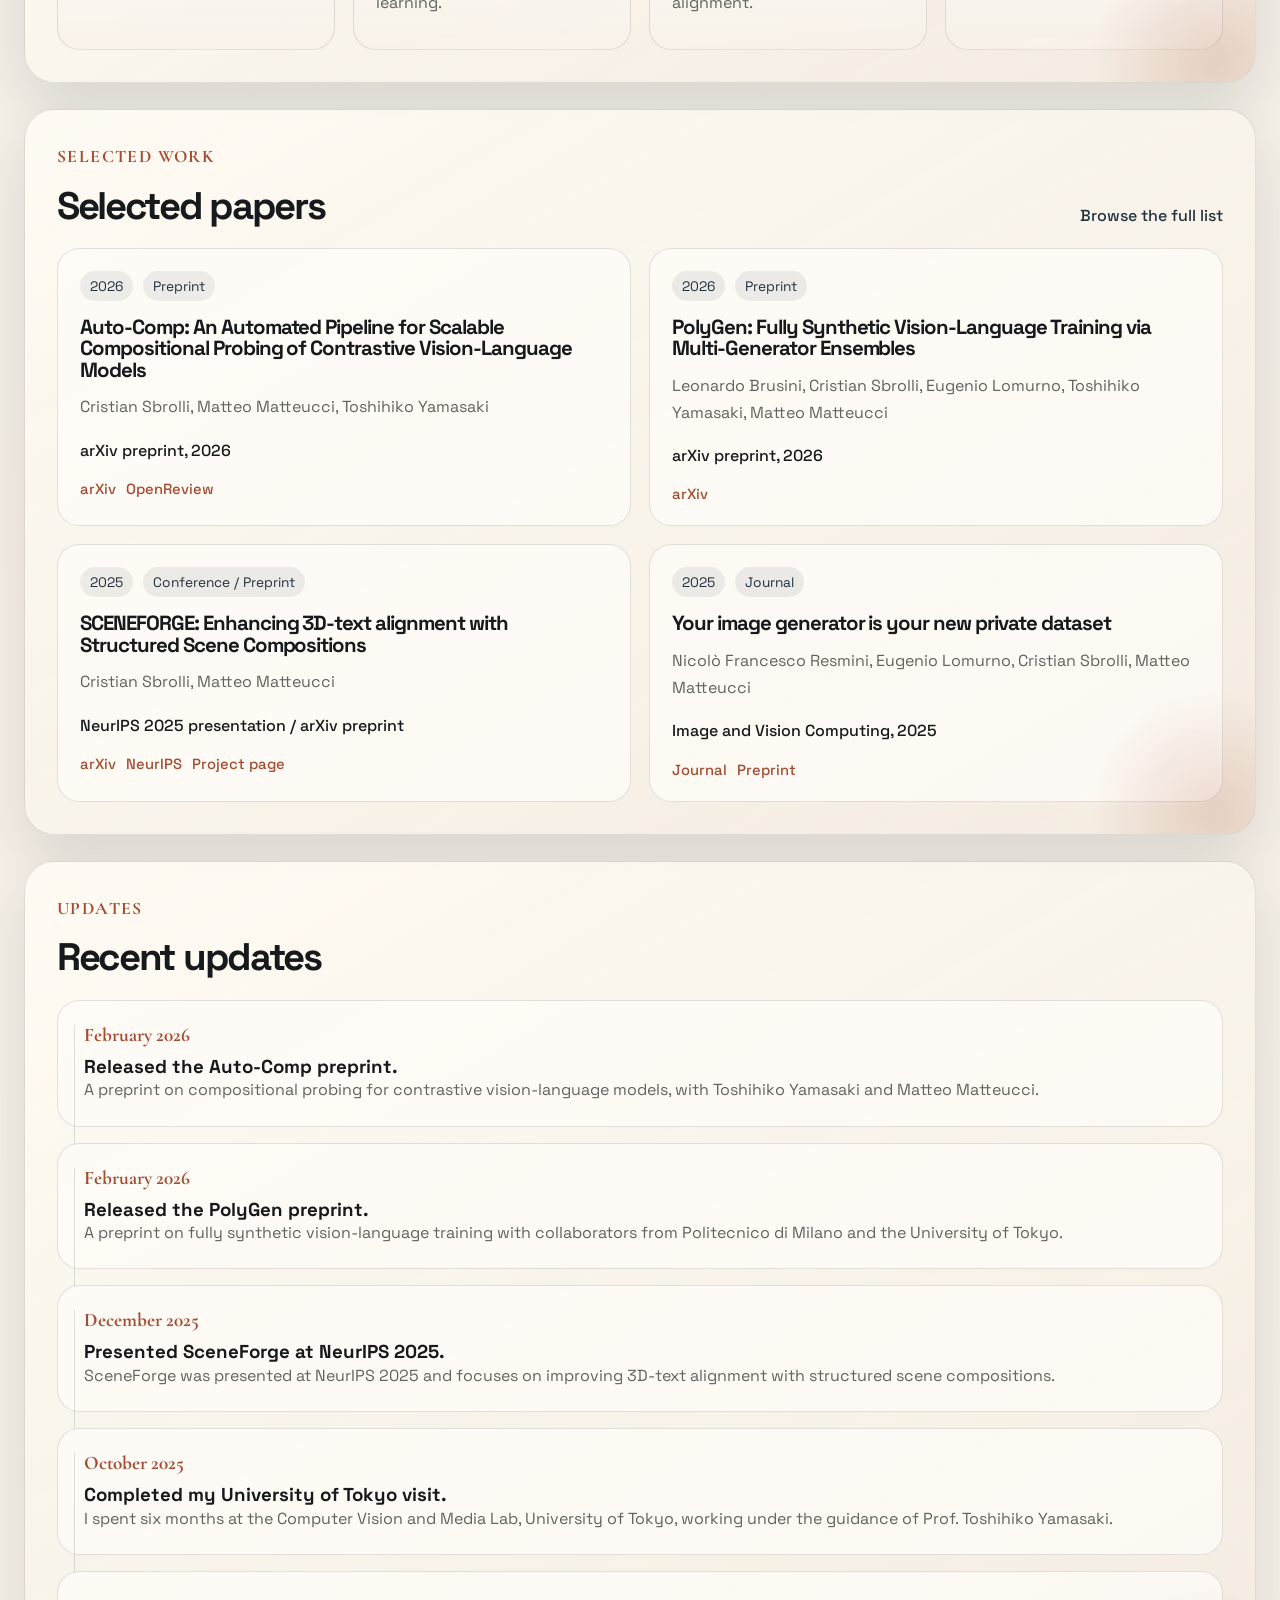
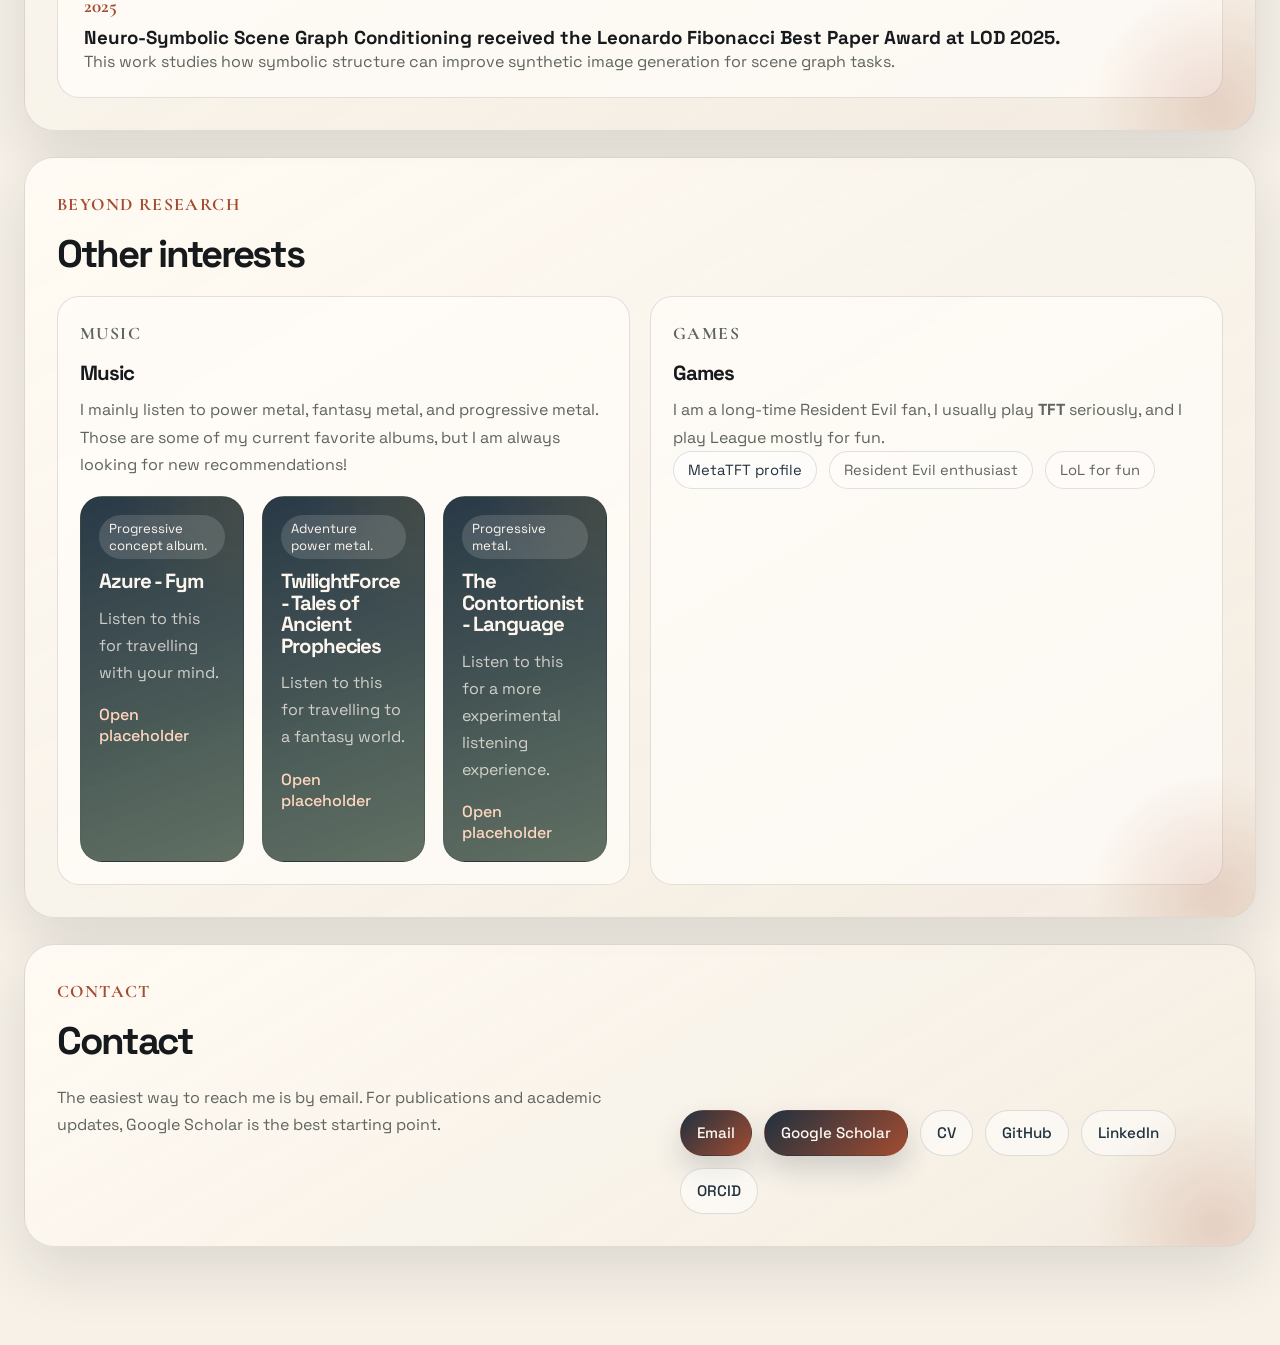
==== commit 641adfb8: "updated" ====
--- a/index.html
+++ b/index.html
@@ -158,8 +158,7 @@
               <h3>Music</h3>
               <p>
                 I mainly listen to power metal, fantasy metal, and progressive
-                metal. These playlist cards are placeholders for my YouTube Music
-                picks and can be replaced anytime.
+                metal. Those are some of my current favorite albums, but I am always looking for new recommendations!
               </p>
               <div class="playlist-list" data-playlists></div>
             </article>
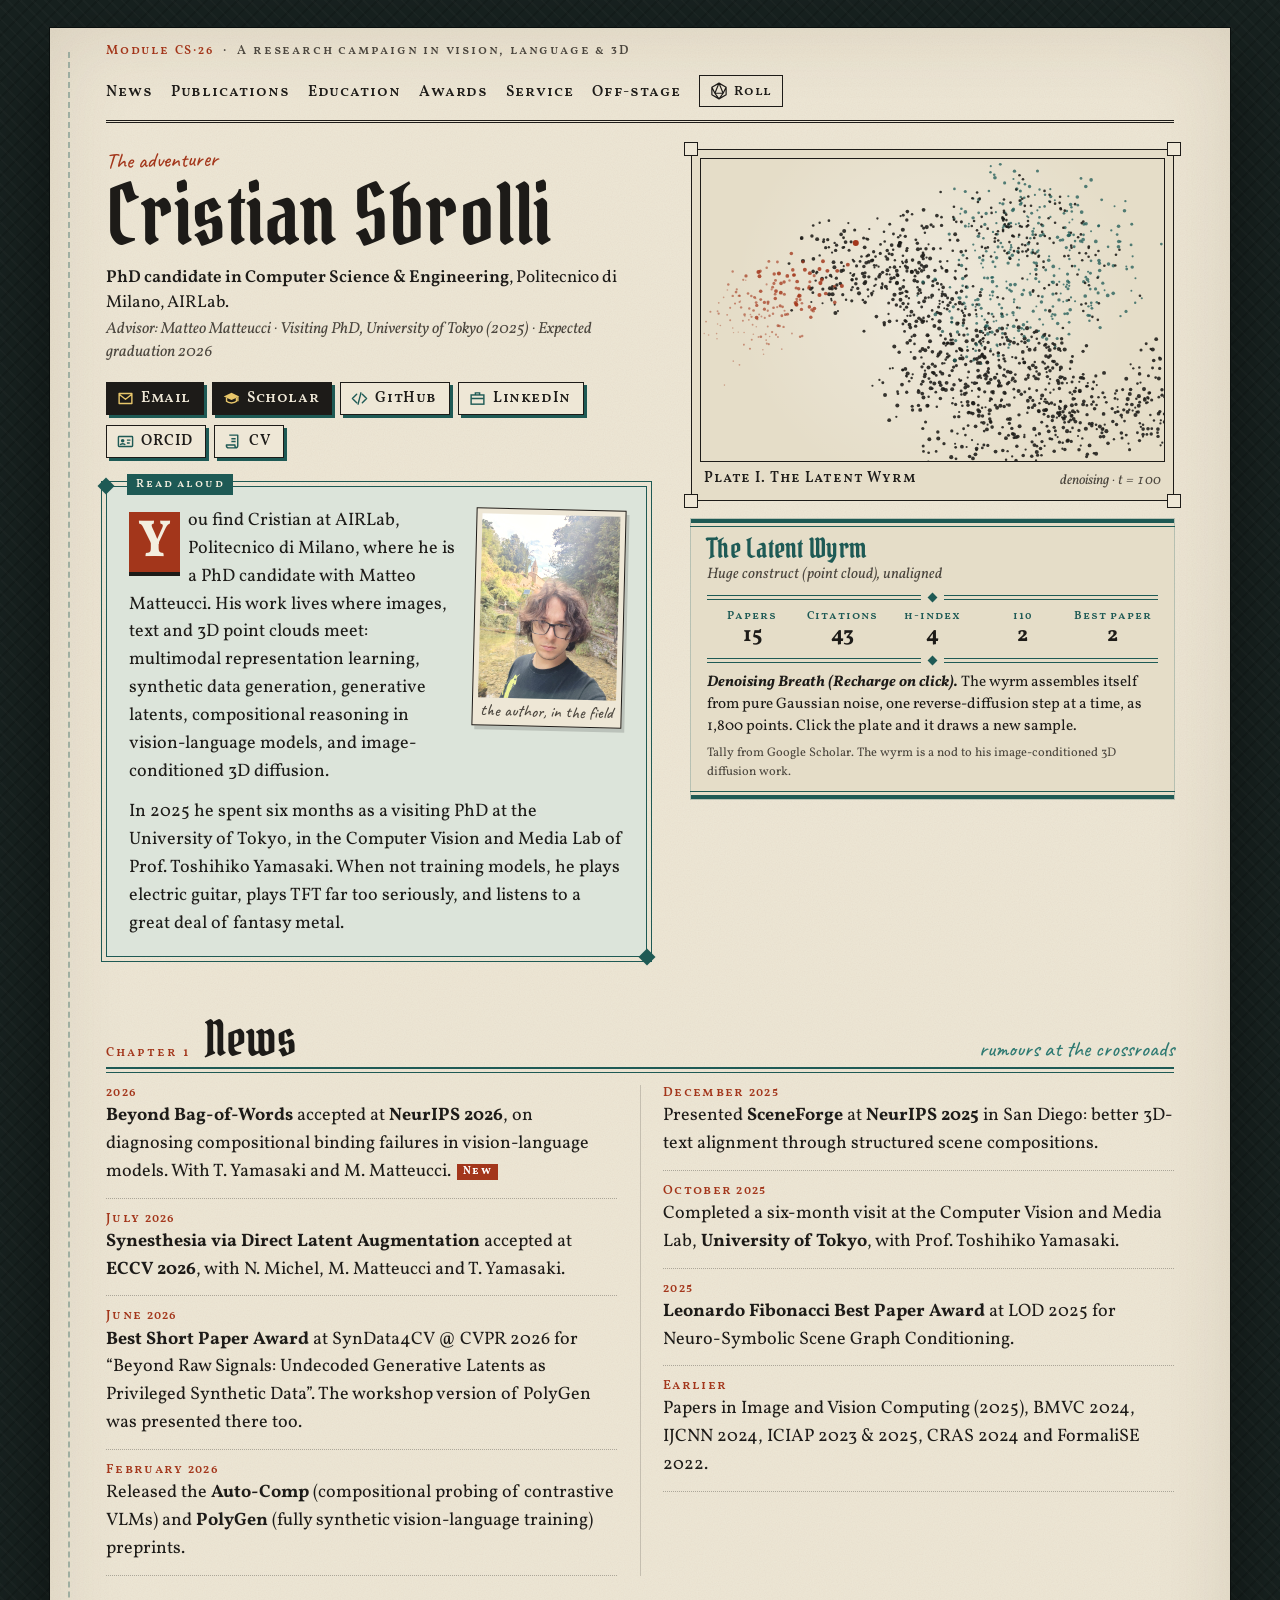
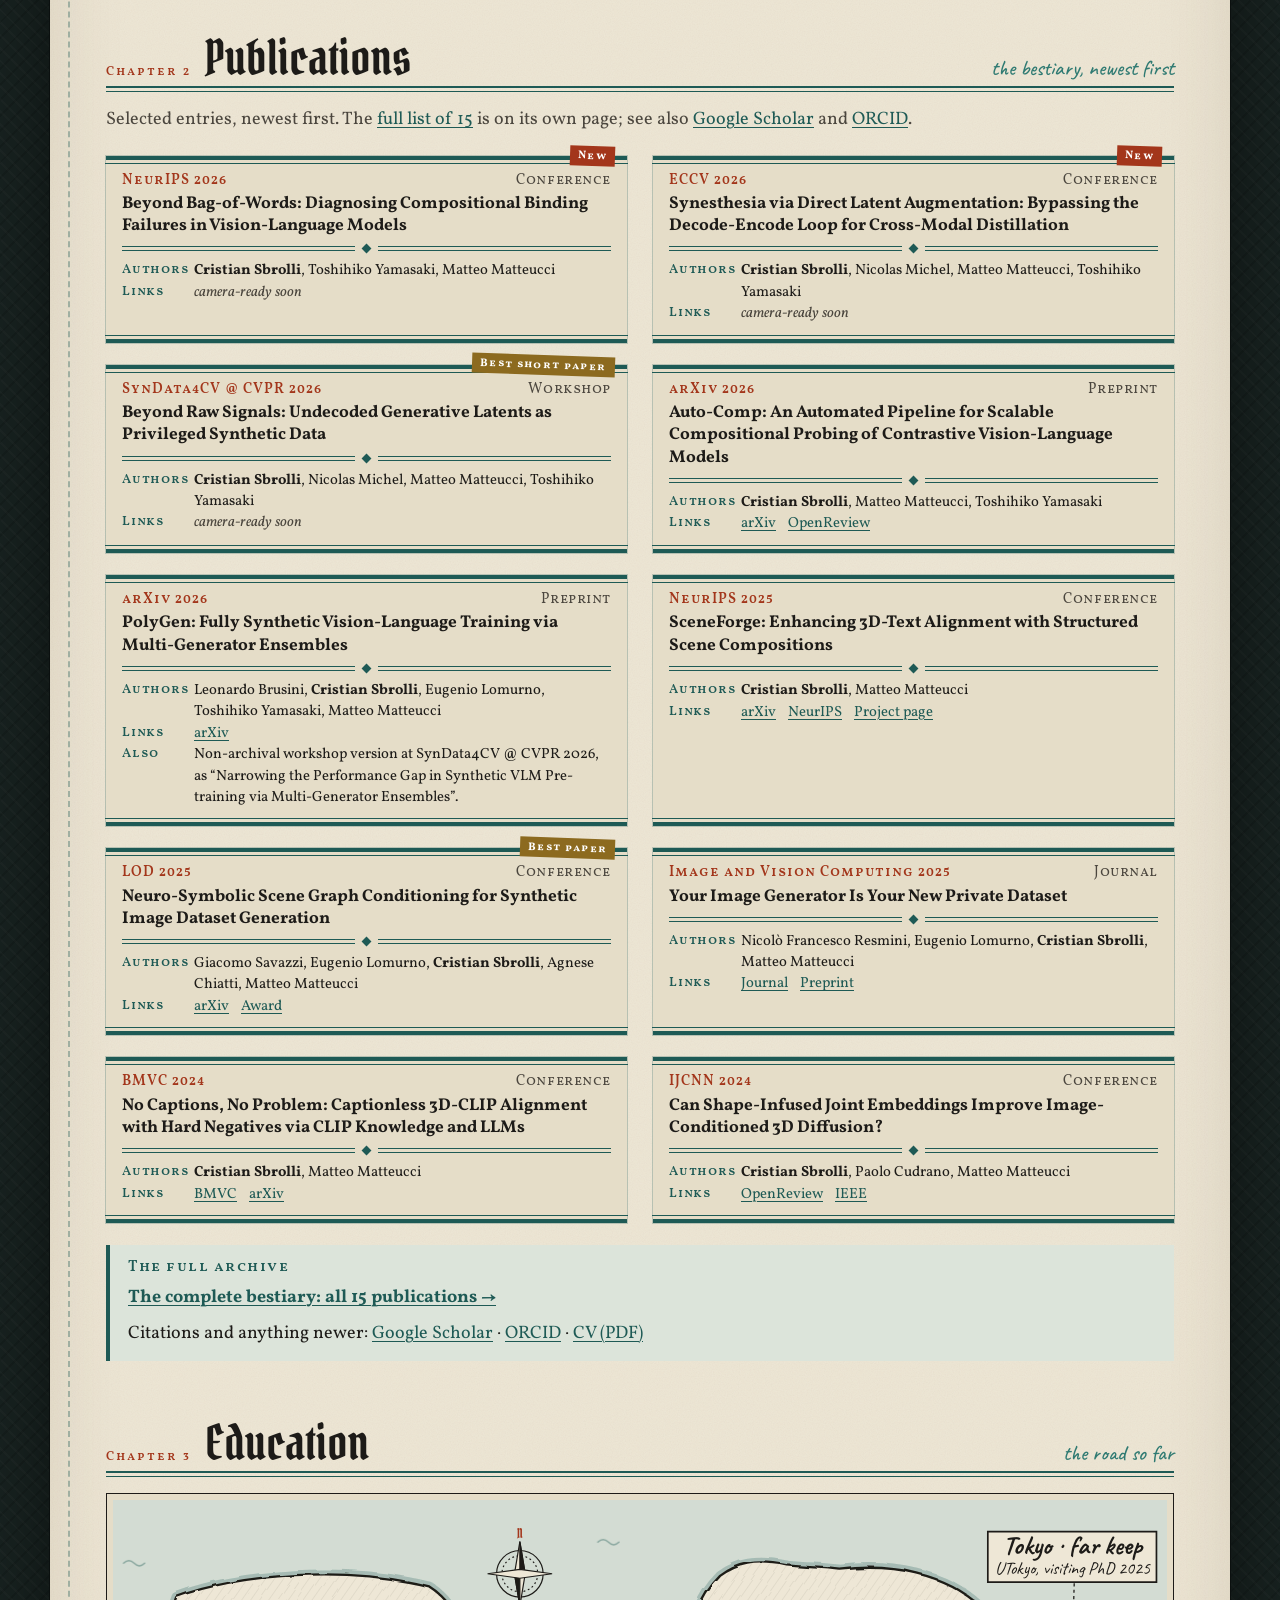
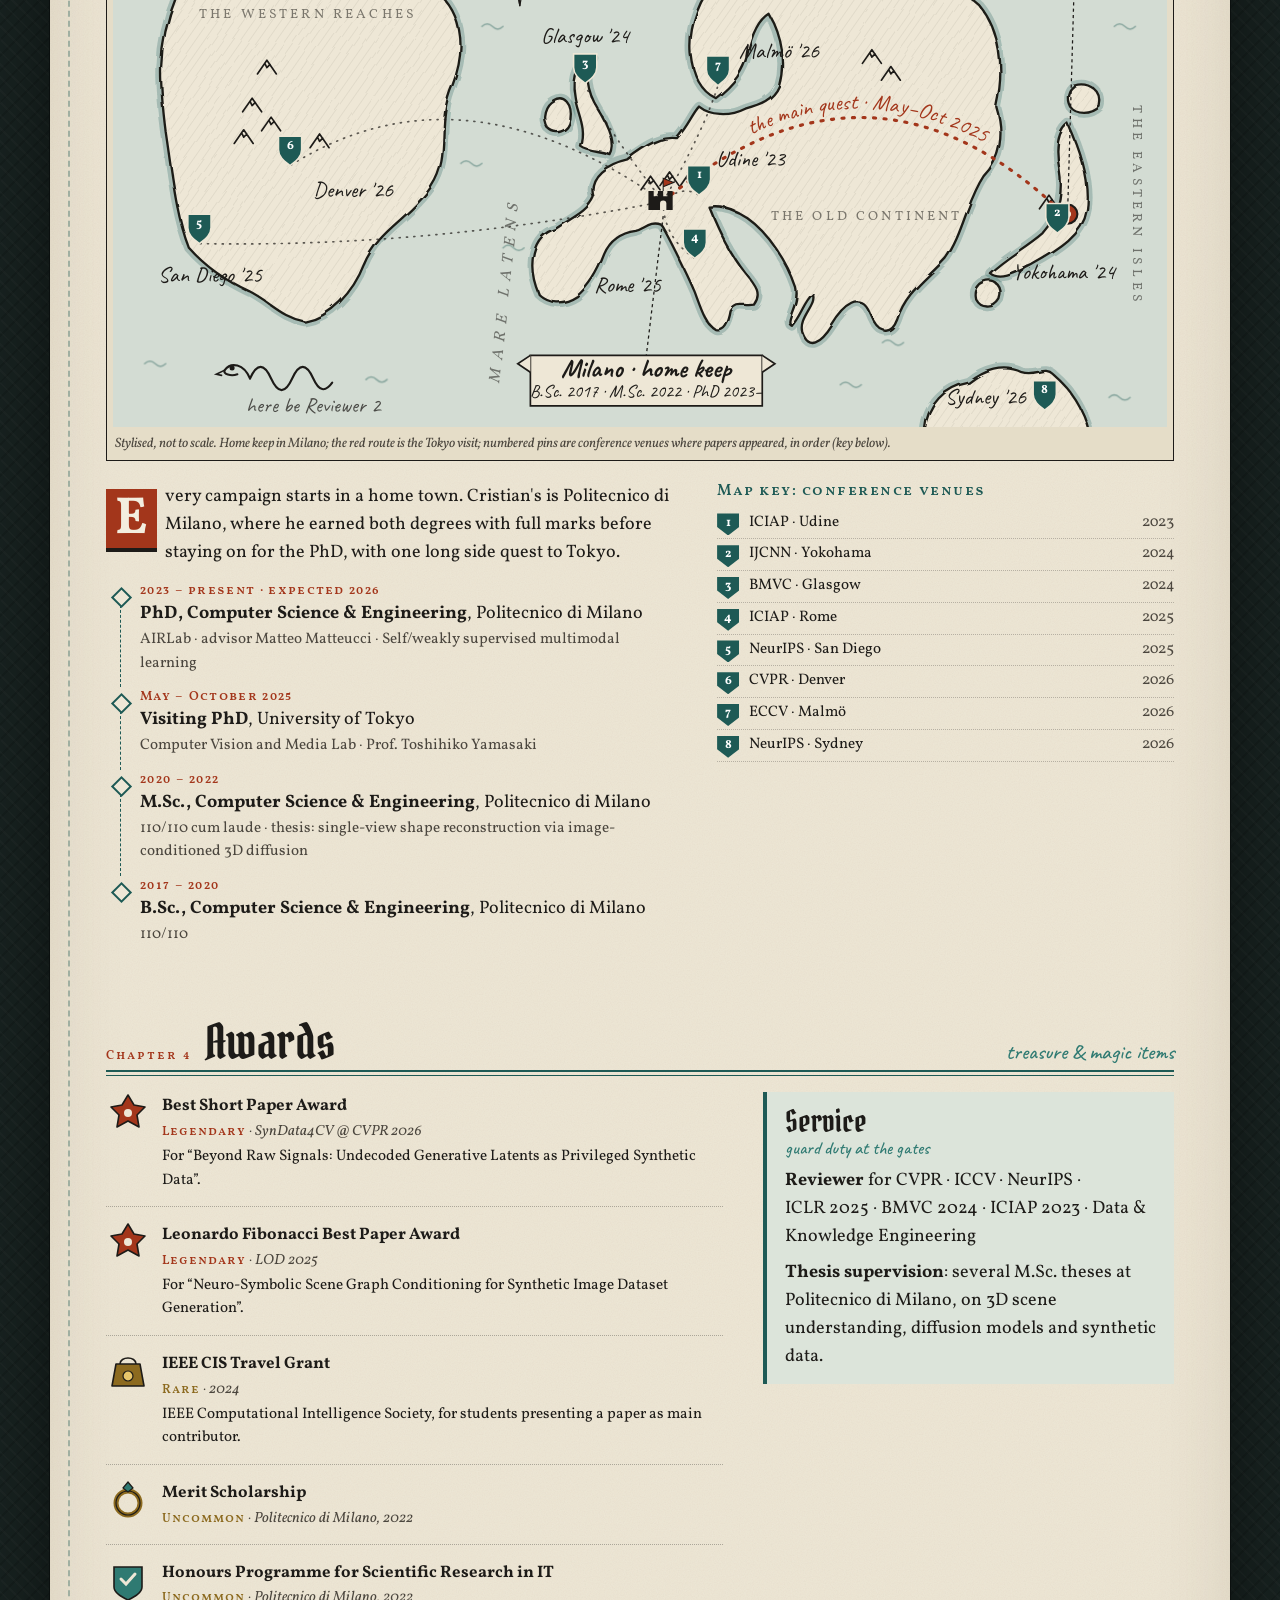
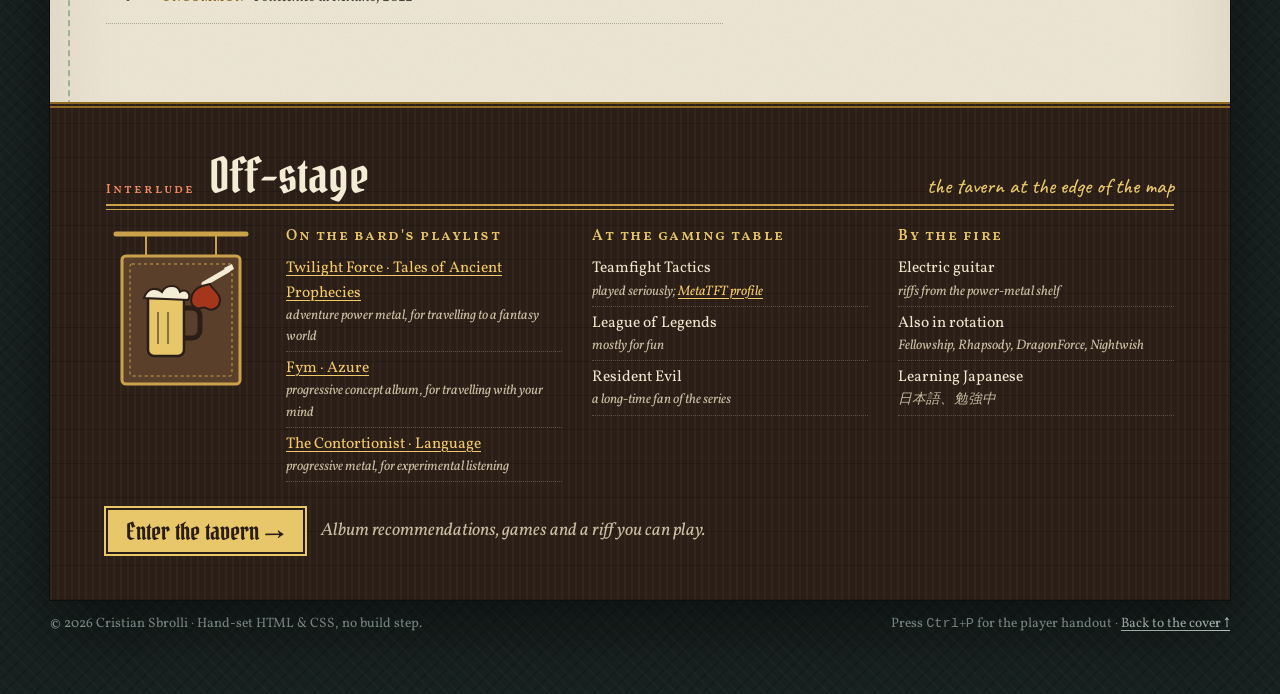
==== commit c4559290: "Redesign site as "Module CS·26: The Latent Wyrm" Replace the generic template with an original table" ====
--- a/index.html
+++ b/index.html
@@ -1,207 +1,397 @@
-<!DOCTYPE html>
+<!doctype html>
 <html lang="en">
-  <head>
-    <meta charset="UTF-8" />
-    <meta name="viewport" content="width=device-width, initial-scale=1.0" />
-    <title>Cristian Sbrolli | Multimodal Learning & 3D AI</title>
-    <meta
-      name="description"
-      content="Professional website for Cristian Sbrolli, PhD candidate at Politecnico di Milano AIRLab, working on multimodal learning, synthetic data, vision-language systems, and 3D understanding."
-    />
-    <link rel="icon" href="assets/img/favicon.svg" type="image/svg+xml" />
-    <link rel="preconnect" href="https://fonts.googleapis.com" />
-    <link rel="preconnect" href="https://fonts.gstatic.com" crossorigin />
-    <link
-      href="https://fonts.googleapis.com/css2?family=Cormorant+Garamond:wght@600;700&family=Space+Grotesk:wght@400;500;700&display=swap"
-      rel="stylesheet"
-    />
-    <link rel="stylesheet" href="assets/css/styles.css" />
-    <script defer src="assets/js/site-data.js"></script>
-    <script defer src="assets/js/main.js"></script>
-  </head>
-  <body data-page="home">
-    <div class="site-shell">
-      <header class="site-header">
-        <a class="site-brand" href="index.html" aria-label="Cristian Sbrolli home">
-          <span class="site-brand__mark">CS</span>
-          <span class="site-brand__text">Cristian Sbrolli</span>
-        </a>
-
-        <nav class="site-nav" aria-label="Primary">
-          <a href="#about">About</a>
-          <a href="#research">Research</a>
-          <a href="#selected-work">Selected work</a>
-          <a href="#updates">Updates</a>
-          <a href="#beyond-research">Beyond research</a>
-          <a href="publications/">Publications</a>
-          <a href="#contact">Contact</a>
-        </nav>
-      </header>
-
-      <main>
-        <section class="hero">
-          <div class="hero__copy">
-            <p class="eyebrow">PhD candidate / AIRLab / Politecnico di Milano</p>
-            <h1>
-              I work on multimodal learning systems that connect
-              <span>vision, language, and 3D structure.</span>
-            </h1>
-            <p class="hero__lede">
-              I work on multimodal representation learning, synthetic data
-              generation, and compositional reasoning. Most of my recent work is
-              about making models understand structure and relationships across
-              images, text, and 3D data.
-            </p>
-
-            <div class="hero__pills" aria-label="Highlights">
-              <span>Researcher at AIRLab</span>
-              <span>Visiting PhD at the University of Tokyo in 2025</span>
-              <span>NeurIPS 2025 presenter</span>
-            </div>
-
-            <div class="hero__actions" data-contact-links="hero"></div>
-          </div>
-
-          <aside class="hero__panel">
-            <div class="portrait-card">
-              <div class="portrait-card__media">
-                <img
-                  src="assets/img/profile.jpg"
-                  alt="Portrait of Cristian Sbrolli"
-                  onerror="this.onerror=null;this.src='assets/img/profile-placeholder.svg';"
-                />
-              </div>
-              <div class="portrait-card__meta">
-                <p class="portrait-card__label">Current focus</p>
-                <p>
-                  Multimodal learning, synthetic data, 3D representation learning,
-                  and compositional evaluation.
-                </p>
-              </div>
-            </div>
-          </aside>
-        </section>
-
-        <section class="panel panel--about" id="about">
-          <div class="section-heading">
-            <p class="eyebrow">About</p>
-            <h2>About me</h2>
-          </div>
-
-          <div class="two-column">
-            <div>
-              <p>
-                I am a PhD candidate in Computer Science and Engineering at
-                <strong>Politecnico di Milano</strong>, where I work in
-                <strong>AIRLab</strong>. I started from image-conditioned 3D
-                diffusion and gradually moved toward broader problems in
-                multimodal learning, synthetic data, and evaluation.
-              </p>
-              <p>
-                I am especially interested in methods that go beyond superficial
-                correlations and capture structure, composition, and useful
-                transfer across modalities.
-              </p>
-            </div>
-
-            <div class="note-card">
-              <p class="note-card__label">Visiting period</p>
-              <p>
-                In <strong>May 2025 to October 2025</strong>, I was a visiting PhD
-                student at the <strong>Computer Vision and Media Lab</strong>,
-                University of Tokyo, under the guidance of
-                <strong>Prof. Toshihiko Yamasaki</strong>.
-              </p>
-            </div>
-          </div>
-        </section>
-
-        <section class="panel" id="research">
-          <div class="section-heading">
-            <p class="eyebrow">Research</p>
-            <h2>Research interests</h2>
-          </div>
-
-          <div class="feature-grid" data-research-focus></div>
-        </section>
-
-        <section class="panel" id="selected-work">
-          <div class="section-heading section-heading--with-action">
-            <div>
-              <p class="eyebrow">Selected work</p>
-              <h2>Selected papers</h2>
-            </div>
-            <a class="text-link" href="publications/">Browse the full list</a>
-          </div>
-
-          <div class="publication-grid" data-publications="selected"></div>
-        </section>
-
-        <section class="panel panel--timeline" id="updates">
-          <div class="section-heading">
-            <p class="eyebrow">Updates</p>
-            <h2>Recent updates</h2>
-          </div>
-
-          <div class="timeline" data-news></div>
-        </section>
-
-        <section class="panel panel--beyond" id="beyond-research">
-          <div class="section-heading">
-            <p class="eyebrow">Beyond research</p>
-            <h2>Other interests</h2>
-          </div>
-
-          <div class="beyond-grid">
-            <article class="stack-card">
-              <p class="stack-card__eyebrow">Music</p>
-              <h3>Music</h3>
-              <p>
-                I mainly listen to power metal, fantasy metal, and progressive
-                metal. Those are some of my current favorite albums, but I am always looking for new recommendations!
-              </p>
-              <div class="playlist-list" data-playlists></div>
-            </article>
-
-            <article class="stack-card">
-              <p class="stack-card__eyebrow">Games</p>
-              <h3>Games</h3>
-              <p>
-                I am a long-time Resident Evil fan, I usually play
-                <strong>TFT</strong> seriously, and I play League mostly for fun.
-              </p>
-              <div class="game-links">
-                <a
-                  class="chip-link"
-                  href="https://www.metatft.com/player/euw/%E3%83%A2%E3%83%AB%E3%83%88%E3%83%AA%E3%83%83%E3%83%88-2411"
-                  target="_blank"
-                  rel="noreferrer"
-                  >MetaTFT profile</a
-                >
-                <span class="chip-link chip-link--muted">Resident Evil enthusiast</span>
-                <span class="chip-link chip-link--muted">LoL for fun</span>
-              </div>
-            </article>
-          </div>
-        </section>
-
-        <section class="panel panel--contact" id="contact">
-          <div class="section-heading">
-            <p class="eyebrow">Contact</p>
-            <h2>Contact</h2>
-          </div>
-
-          <div class="contact-layout">
-            <div>
-              <p>
-                The easiest way to reach me is by email. For publications and
-                academic updates, Google Scholar is the best starting point.
-              </p>
-            </div>
-            <div class="contact-links" data-contact-links="footer"></div>
-          </div>
-        </section>
-      </main>
-    </div>
-  </body>
+<head>
+<meta charset="utf-8">
+<meta name="viewport" content="width=device-width, initial-scale=1">
+<title>Cristian Sbrolli · PhD candidate, Politecnico di Milano</title>
+<meta name="description" content="Cristian Sbrolli, PhD candidate at Politecnico di Milano (AIRLab): multimodal representation learning, synthetic data, 3D point clouds, compositional reasoning in vision-language models.">
+<meta property="og:title" content="Cristian Sbrolli · Module CS·26">
+<meta property="og:description" content="PhD candidate at Politecnico di Milano (AIRLab). Multimodal learning across images, text and 3D. NeurIPS 2026, ECCV 2026, NeurIPS 2025.">
+<meta property="og:image" content="https://mortorit.github.io/assets/img/profile.jpg">
+<meta property="og:type" content="website">
+<link rel="icon" href="assets/img/favicon.svg" type="image/svg+xml">
+<link rel="preconnect" href="https://fonts.googleapis.com">
+<link rel="preconnect" href="https://fonts.gstatic.com" crossorigin>
+<link href="https://fonts.googleapis.com/css2?family=Caveat:wght@500;700&family=Pirata+One&family=Vollkorn+SC:wght@400;600&family=Vollkorn:ital,wght@0,400;0,600;0,700;1,400;1,600&display=swap" rel="stylesheet">
+<link rel="stylesheet" href="assets/css/site.css">
+<script defer src="assets/js/data.js"></script>
+<script defer src="assets/js/site.js"></script>
+<script defer src="assets/js/wyrm.js"></script>
+</head>
+<body data-root="" id="top">
+<a class="skip" href="#news">Skip to content</a>
+
+<svg width="0" height="0" style="position:absolute" aria-hidden="true">
+  <defs>
+    <symbol id="i-mail" viewBox="0 0 24 24"><path d="M3 5h18v14H3z M3 6l9 7 9-7" fill="none" stroke="currentColor" stroke-width="2" stroke-linejoin="round"/></symbol>
+    <symbol id="i-cap" viewBox="0 0 24 24"><path d="M1 9l11-5 11 5-11 5z" fill="currentColor"/><path d="M5 11v5c3 3 11 3 14 0v-5" fill="none" stroke="currentColor" stroke-width="2"/><path d="M21 10v6" stroke="currentColor" stroke-width="2"/></symbol>
+    <symbol id="i-code" viewBox="0 0 24 24"><path d="M8 6l-6 6 6 6M16 6l6 6-6 6M14 4l-4 16" fill="none" stroke="currentColor" stroke-width="2" stroke-linecap="round" stroke-linejoin="round"/></symbol>
+    <symbol id="i-guild" viewBox="0 0 24 24"><rect x="3" y="7" width="18" height="13" fill="none" stroke="currentColor" stroke-width="2"/><path d="M9 7V4h6v3M3 12h18" fill="none" stroke="currentColor" stroke-width="2"/></symbol>
+    <symbol id="i-id" viewBox="0 0 24 24"><rect x="2" y="5" width="20" height="14" rx="1" fill="none" stroke="currentColor" stroke-width="2"/><circle cx="8" cy="11" r="2.5" fill="currentColor"/><path d="M4.5 17c1-2.5 6-2.5 7 0M14 10h5M14 14h4" stroke="currentColor" stroke-width="2" fill="none"/></symbol>
+    <symbol id="i-scroll" viewBox="0 0 24 24"><path d="M6 3h12v15a3 3 0 0 1-3 3H5a3 3 0 0 1-3-3v-1h12v1a3 3 0 0 0 3 3" fill="none" stroke="currentColor" stroke-width="2" stroke-linejoin="round"/><path d="M9 8h6M9 12h6" stroke="currentColor" stroke-width="2"/></symbol>
+    <symbol id="i-d20" viewBox="0 0 24 24"><path d="M12 1.5l9.5 5.5v10L12 22.5 2.5 17V7z M12 1.5L6.5 15h11z M2.5 7l4 8M21.5 7l-4 8M6.5 15L12 22.5 17.5 15" fill="none" stroke="currentColor" stroke-width="1.6" stroke-linejoin="round"/></symbol>
+  </defs>
+</svg>
+
+<div class="sheet">
+  <header class="mast">
+    <div class="code"><b>Module CS·26</b> &nbsp;·&nbsp; A research campaign in vision, language &amp; 3D</div>
+    <nav aria-label="Sections">
+      <ul>
+        <li><a href="#news">News</a></li>
+        <li><a href="#publications">Publications</a></li>
+        <li><a href="#education">Education</a></li>
+        <li><a href="#awards">Awards</a></li>
+        <li><a href="#service">Service</a></li>
+        <li><a href="off-stage/">Off-stage</a></li>
+        <li><button class="d20btn" id="roll" type="button" aria-label="Roll a d20 for a random paper"><svg aria-hidden="true"><use href="#i-d20"/></svg>Roll</button></li>
+      </ul>
+    </nav>
+  </header>
+
+  <section class="hero" aria-label="Introduction">
+    <div>
+      <p class="kicker">The adventurer</p>
+      <h1>Cristian Sbrolli</h1>
+      <p class="role"><strong>PhD candidate in Computer Science &amp; Engineering</strong>, Politecnico di Milano, AIRLab.
+        <span class="sub">Advisor: Matteo Matteucci · Visiting PhD, University of Tokyo (2025) · Expected graduation 2026</span></p>
+
+      <ul class="links" aria-label="Contact and profiles">
+        <li class="primary"><a href="mailto:cristian.sbrolli@polimi.it" data-print="cristian.sbrolli@polimi.it"><svg aria-hidden="true"><use href="#i-mail"/></svg>Email</a></li>
+        <li class="primary"><a href="https://scholar.google.com/citations?user=yhvx_3AAAAAJ&amp;hl=en" data-print="scholar.google.com"><svg aria-hidden="true"><use href="#i-cap"/></svg>Scholar</a></li>
+        <li><a href="https://github.com/mortorit" data-print="github.com/mortorit"><svg aria-hidden="true"><use href="#i-code"/></svg>GitHub</a></li>
+        <li><a href="https://www.linkedin.com/in/cristian-sbrolli-2275651b2/" data-print="linkedin.com"><svg aria-hidden="true"><use href="#i-guild"/></svg>LinkedIn</a></li>
+        <li><a href="https://orcid.org/0000-0001-6873-1967" data-print="0000-0001-6873-1967"><svg aria-hidden="true"><use href="#i-id"/></svg>ORCID</a></li>
+        <li><a href="assets/docs/Cristian_Sbrolli_CV.pdf" data-print="(PDF)"><svg aria-hidden="true"><use href="#i-scroll"/></svg>CV</a></li>
+      </ul>
+
+      <div class="readaloud">
+        <span class="tag">Read aloud</span>
+        <figure class="portrait">
+          <img src="assets/img/profile.jpg" alt="Cristian Sbrolli: long wavy dark hair, black-framed glasses, black band t-shirt, standing by a river with an old stone bell tower behind." width="960" height="1280">
+          <figcaption>the author, in the field</figcaption>
+        </figure>
+        <p class="dropcap">You find Cristian at AIRLab, Politecnico di Milano, where he is a PhD candidate with Matteo Matteucci. His work lives where images, text and 3D point clouds meet: multimodal representation learning, synthetic data generation, generative latents, compositional reasoning in vision-language models, and image-conditioned 3D diffusion.</p>
+        <p>In 2025 he spent six months as a visiting PhD at the University of Tokyo, in the Computer Vision and Media Lab of Prof. Toshihiko Yamasaki. When not training models, he plays electric guitar, plays TFT far too seriously, and listens to a great deal of fantasy metal.</p>
+      </div>
+    </div>
+
+    <div>
+      <figure class="plate">
+        <span class="corner c1"></span><span class="corner c2"></span><span class="corner c3"></span><span class="corner c4"></span>
+        <div class="frame">
+          <canvas id="wyrm" width="460" height="300" role="img" aria-label="A dragon drawn with about 1,800 dots, which assemble out of random noise like a diffusion model's reverse process. Click to draw a new sample."></canvas>
+        </div>
+        <figcaption><b>Plate I. The Latent Wyrm</b><span class="tstep" id="tstep">t = 1000</span></figcaption>
+      </figure>
+
+      <div class="stat monster">
+        <h2>The Latent Wyrm</h2>
+        <p class="type">Huge construct (point cloud), unaligned</p>
+        <div class="drule"><i></i></div>
+        <dl class="abil" aria-label="Research tally">
+          <div><dt>Papers</dt><dd data-stat="papers">15</dd></div>
+          <div><dt>Citations</dt><dd data-stat="citations">43</dd></div>
+          <div><dt>h-index</dt><dd data-stat="h">4</dd></div>
+          <div><dt>i10</dt><dd data-stat="i10">2</dd></div>
+          <div><dt>Best paper</dt><dd data-stat="awards">2</dd></div>
+        </dl>
+        <div class="drule"><i></i></div>
+        <p><b>Denoising Breath (Recharge on click).</b> The wyrm assembles itself from pure Gaussian noise, one reverse-diffusion step at a time, as 1,800 points. Click the plate and it draws a new sample.</p>
+        <p class="src">Tally from Google Scholar. The wyrm is a nod to his image-conditioned 3D diffusion work.</p>
+      </div>
+    </div>
+  </section>
+
+  <!-- ===================== NEWS ===================== -->
+  <section class="chapter" id="news" aria-labelledby="h-news">
+    <div class="chead"><span class="num">Chapter 1</span><h2 id="h-news">News</h2><span class="alias">rumours at the crossroads</span></div>
+    <div class="cols">
+      <ul class="news" id="newslist">
+        <li><time datetime="2026">2026</time><b>Beyond Bag-of-Words</b> accepted at <b>NeurIPS 2026</b>.</li>
+      </ul>
+    </div>
+  </section>
+
+  <!-- ===================== PUBLICATIONS ===================== -->
+  <section class="chapter" id="publications" aria-labelledby="h-pubs">
+    <div class="chead"><span class="num">Chapter 2</span><h2 id="h-pubs">Publications</h2><span class="alias">the bestiary, newest first</span></div>
+    <p class="lede">Selected entries, newest first. The <a href="publications/">full list of <span data-stat="papers">15</span></a> is on its own page; see also <a href="https://scholar.google.com/citations?user=yhvx_3AAAAAJ&amp;hl=en">Google Scholar</a> and <a href="https://orcid.org/0000-0001-6873-1967">ORCID</a>.</p>
+    <div class="pubs" id="publist">
+      <noscript><p>The publication list needs JavaScript. See the <a href="https://scholar.google.com/citations?user=yhvx_3AAAAAJ&amp;hl=en">Google Scholar profile</a> instead.</p></noscript>
+    </div>
+  </section>
+
+  <!-- ===================== EDUCATION ===================== -->
+  <section class="chapter" id="education" aria-labelledby="h-edu">
+    <div class="chead"><span class="num">Chapter 3</span><h2 id="h-edu">Education</h2><span class="alias">the road so far</span></div>
+
+    <figure class="map">
+      <div class="scroll" id="mapscroll" tabindex="0" aria-label="Journey map (scrolls sideways on small screens)">
+      <svg viewBox="0 0 1000 500" role="img" aria-labelledby="map-t map-d">
+        <title id="map-t">Map of the journey</title>
+        <desc id="map-d">A hand-drawn style map. Home keep: Milano, Politecnico di Milano (B.Sc. 2017, M.Sc. 2022, PhD 2023 to present). Main route to Tokyo, University of Tokyo, visiting PhD 2025. Numbered pins mark conference venues: ICIAP Udine 2023, IJCNN Yokohama 2024, BMVC Glasgow 2024, ICIAP Rome 2025, NeurIPS San Diego 2025, CVPR Denver 2026, ECCV Malmö 2026, NeurIPS Sydney 2026.</desc>
+        <defs>
+          <filter id="rough" x="-5%" y="-5%" width="110%" height="110%">
+            <feTurbulence type="fractalNoise" baseFrequency=".04" numOctaves="2" seed="7"/>
+            <feDisplacementMap in="SourceGraphic" scale="4.5"/>
+          </filter>
+          <pattern id="hatch" width="7" height="7" patternUnits="userSpaceOnUse" patternTransform="rotate(35)">
+            <line x1="0" y1="0" x2="0" y2="7" stroke="#1D1B18" stroke-opacity=".10" stroke-width="1.2"/>
+          </pattern>
+          <g id="mtn"><path d="M-9 5 L0 -8 L9 5 M-2 -5 L0 -1 L3 -4" fill="none" stroke="#1D1B18" stroke-width="1.6" stroke-linejoin="round" stroke-linecap="round"/></g>
+          <g id="pin"><path d="M-11 -30 h22 v13 c0 7 -6 11 -11 15 c-5 -4 -11 -8 -11 -15z" fill="#1E5A55" stroke="#EEE7D6" stroke-width="1.5"/></g>
+          <g id="wave"><path d="M-10 0 q5 -5 10 0 q5 5 10 0" fill="none" stroke="#1E5A55" stroke-opacity=".45" stroke-width="1.4" stroke-linecap="round"/></g>
+        </defs>
+
+        <!-- sea texture -->
+        <rect width="1000" height="500" fill="#D3DCD3"/>
+        <g opacity=".9">
+          <use href="#wave" x="360" y="120"/><use href="#wave" x="340" y="250"/><use href="#wave" x="380" y="330"/>
+          <use href="#wave" x="40" y="440"/><use href="#wave" x="250" y="455"/><use href="#wave" x="700" y="460"/>
+          <use href="#wave" x="960" y="120"/><use href="#wave" x="955" y="472"/><use href="#wave" x="560" y="455"/>
+          <use href="#wave" x="20" y="60"/><use href="#wave" x="740" y="420"/><use href="#wave" x="470" y="40"/>
+        </g>
+
+        <g filter="url(#rough)">
+          <!-- coast halo -->
+          <g fill="none" stroke="#1E5A55" stroke-opacity=".25" stroke-width="9" stroke-linejoin="round">
+            <path id="am" d="M60,92 C120,70 220,62 300,82 C332,102 336,140 322,176 C306,212 322,242 302,272 C282,302 252,312 238,346 C228,372 206,396 182,400 C160,396 150,382 130,372 C104,360 86,346 72,330 C60,300 56,260 50,220 C45,180 40,140 60,92 Z"/>
+            <path id="eu" d="M404,374 C392,346 398,318 420,312 C434,302 450,296 456,282 C450,262 470,250 488,246 C506,232 520,224 535,226 C546,214 550,202 556,196 C566,204 584,206 600,198 C614,194 626,190 632,176 C638,156 634,128 622,108 C612,114 606,128 602,146 C598,162 590,174 572,188 C558,182 550,166 548,146 C546,120 556,92 576,72 C592,60 610,56 640,62 C660,64 676,64 690,66 C740,60 790,70 822,100 C842,124 846,160 838,196 C846,222 842,246 826,262 C810,286 806,318 790,340 C772,360 752,372 744,398 C738,414 726,412 718,392 C710,372 694,384 682,404 C672,420 660,428 654,410 C650,396 668,384 664,374 C656,380 652,396 644,404 C636,400 652,384 648,368 C640,344 622,316 602,302 C590,294 578,290 566,292 C574,312 584,334 600,354 C610,366 616,374 608,384 C598,386 592,380 586,390 C584,402 580,410 572,408 C562,402 558,388 552,372 C546,358 540,346 534,334 C528,322 524,314 520,308 C510,304 504,312 496,314 C482,316 472,322 466,336 C460,352 452,366 440,376 C428,384 414,384 404,374 Z"/>
+            <path id="gb" d="M456,150 C446,162 450,182 460,198 C470,214 478,232 472,242 C462,238 452,240 444,234 C450,216 440,202 438,186 C434,166 442,150 456,150 Z"/>
+            <path id="ie" d="M418,190 C428,184 436,194 434,208 C432,220 420,224 412,216 C406,206 410,194 418,190 Z"/>
+            <path id="jp" d="M906,212 C918,238 928,268 924,294 C920,318 898,332 872,346 C856,354 842,362 832,354 C846,340 866,330 882,316 C896,300 902,280 898,256 C894,236 896,220 906,212 Z"/>
+            <path id="hk" d="M912,176 C926,172 940,182 936,196 C928,204 914,204 908,196 C904,188 906,180 912,176 Z"/>
+            <path id="ky" d="M826,362 C836,358 844,366 840,378 C834,388 822,386 818,378 C816,370 820,364 826,362 Z"/>
+            <path id="au" d="M770,504 C772,478 790,462 812,458 C826,446 846,440 862,448 C876,452 884,442 892,450 C906,462 920,480 926,504 Z"/>
+          </g>
+          <g fill="#EEE7D6" stroke="#1D1B18" stroke-width="2.2" stroke-linejoin="round">
+            <use href="#am"/><use href="#eu"/><use href="#gb"/><use href="#ie"/><use href="#jp"/><use href="#hk"/><use href="#ky"/><use href="#au"/>
+          </g>
+          <g fill="url(#hatch)">
+            <use href="#am"/><use href="#eu"/><use href="#gb"/><use href="#ie"/><use href="#jp"/><use href="#hk"/><use href="#ky"/><use href="#au"/>
+          </g>
+        </g>
+
+        <!-- mountains: Rockies, Alps, Fuji -->
+        <g>
+          <use href="#mtn" x="132" y="196"/><use href="#mtn" x="150" y="214"/><use href="#mtn" x="124" y="226"/><use href="#mtn" x="146" y="160"/><use href="#mtn" x="196" y="230"/>
+          <use href="#mtn" x="510" y="270"/><use href="#mtn" x="528" y="266"/><use href="#mtn" x="546" y="268"/>
+          <use href="#mtn" x="888" y="288"/>
+          <use href="#mtn" x="720" y="150"/><use href="#mtn" x="738" y="166"/>
+        </g>
+
+        <!-- region names (flavour) -->
+        <g font-family="Vollkorn SC, serif" font-size="15" letter-spacing="5" fill="#1D1B18" fill-opacity=".55" text-anchor="middle">
+          <text x="185" y="112" font-size="13" letter-spacing="3">THE WESTERN REACHES</text>
+          <text x="715" y="304" font-size="13" letter-spacing="3">THE OLD CONTINENT</text>
+          <text x="376" y="370" transform="rotate(-84 376 370)" font-style="italic" letter-spacing="7">MARE LATENS</text>
+        </g>
+        <text x="968" y="290" transform="rotate(90 968 290)" font-family="Vollkorn SC, serif" font-size="13" letter-spacing="4" fill="#1D1B18" fill-opacity=".55" text-anchor="middle">THE EASTERN ISLES</text>
+
+        <!-- sea serpent -->
+        <g transform="translate(190 448)" fill="none" stroke="#1D1B18" stroke-width="2" stroke-linecap="round">
+          <path d="M-60 6 q10 -22 20 0 q10 22 20 0 q10 -22 20 0 q8 18 18 4"/>
+          <path d="M-60 6 c-6 -14 -18 -16 -24 -8 c-2 4 6 6 12 4" />
+          <circle cx="-77" cy="-4" r="1.4" fill="#1D1B18"/>
+          <path d="M-84 -2 l-8 4 l5 1" stroke-width="1.5"/>
+        </g>
+        <text x="190" y="486" font-family="Caveat, cursive" font-size="20" fill="#1D1B18" fill-opacity=".75" text-anchor="middle">here be Reviewer 2</text>
+
+        <!-- compass rose -->
+        <g transform="translate(386 70) scale(.85)" stroke="#1D1B18" stroke-width="1.3">
+          <circle r="26" fill="none"/><circle r="20" fill="none" stroke-dasharray="2 3"/>
+          <path d="M0 -36 L6 0 L0 36 L-6 0Z" fill="#EEE7D6"/><path d="M0 -36 L6 0 L0 0Z" fill="#1D1B18"/><path d="M0 36 L-6 0 L0 0Z" fill="#1D1B18"/>
+          <path d="M-36 0 L0 -5 L36 0 L0 5Z" fill="#EEE7D6"/>
+          <text y="-40" text-anchor="middle" font-family="Pirata One, serif" font-size="15" stroke="none" fill="#A3361B">N</text>
+        </g>
+
+        <!-- dotted lines: venues, not necessarily trips -->
+        <g fill="none" stroke="#1D1B18" stroke-opacity=".7" stroke-width="1.6" stroke-dasharray="1 6" stroke-linecap="round">
+          <path d="M522 286 Q540 270 556 280"/>
+          <path d="M522 286 Q522 320 552 340"/>
+          <path d="M522 286 Q470 220 448 176"/>
+          <path d="M522 286 Q560 220 574 176"/>
+          <path d="M522 286 Q330 150 168 252"/>
+          <path d="M522 286 Q300 330 82 326"/>
+        </g>
+        <!-- main quest: Milano to Tokyo -->
+        <path id="quest" d="M522 286 Q720 120 904 300" fill="none" stroke="#A3361B" stroke-width="3" stroke-dasharray="2 8" stroke-linecap="round"/>
+        <text font-family="Caveat, cursive" font-size="21" fill="#A3361B" dy="-8"><textPath href="#quest" startOffset="24%">the main quest · May–Oct 2025</textPath></text>
+
+        <!-- home keep: Milano -->
+        <g transform="translate(522 288)">
+          <path d="M-14 6 v-18 h5 v5 h4 v-5 h5 v5 h4 v-5 h5 v18z" fill="#1D1B18"/>
+          <path d="M-3 6 v-6 a3 3 0 0 1 6 0 v6z" fill="#EEE7D6"/>
+          <path d="M0 -12 v-12 l10 4 l-10 4" fill="#A3361B" stroke="#1D1B18" stroke-width="1"/>
+        </g>
+        <!-- far keep: Tokyo -->
+        <g transform="translate(906 298)">
+          <circle r="9" fill="#A3361B" stroke="#1D1B18" stroke-width="2"/><circle r="3" fill="#EEE7D6"/>
+        </g>
+
+        <!-- cartouches -->
+        <g font-family="Caveat, cursive" fill="#1D1B18">
+          <path d="M522 300 L506 432" stroke="#1D1B18" stroke-width="1.2" stroke-dasharray="3 3"/>
+          <g transform="translate(396 432)">
+            <path d="M0 0 h220 v48 h-220z" fill="#EEE7D6" stroke="#1D1B18" stroke-width="1.6"/>
+            <path d="M0 0 l-12 8 l12 8 M220 0 l12 8 l-12 8" fill="#EEE7D6" stroke="#1D1B18" stroke-width="1.6"/>
+            <text x="110" y="21" text-anchor="middle" font-size="25" font-weight="700">Milano · home keep</text>
+            <text x="110" y="40" text-anchor="middle" font-size="17">B.Sc. 2017 · M.Sc. 2022 · PhD 2023–</text>
+          </g>
+          <path d="M906 286 L912 78" stroke="#1D1B18" stroke-width="1.2" stroke-dasharray="3 3"/>
+          <g transform="translate(830 30)">
+            <path d="M0 0 h160 v48 h-160z" fill="#EEE7D6" stroke="#1D1B18" stroke-width="1.6"/>
+            <text x="80" y="21" text-anchor="middle" font-size="25" font-weight="700">Tokyo · far keep</text>
+            <text x="80" y="40" text-anchor="middle" font-size="17">UTokyo, visiting PhD 2025</text>
+          </g>
+        </g>
+
+        <!-- conference pins -->
+        <g font-family="Vollkorn, serif" font-weight="700" font-size="12" fill="#fff" text-anchor="middle">
+          <g transform="translate(556 282)"><use href="#pin"/><text y="-18">1</text></g>
+          <g transform="translate(896 318)"><use href="#pin"/><text y="-18">2</text></g>
+          <g transform="translate(448 176)"><use href="#pin"/><text y="-18">3</text></g>
+          <g transform="translate(552 342)"><use href="#pin"/><text y="-18">4</text></g>
+          <g transform="translate(82 328)"><use href="#pin"/><text y="-18">5</text></g>
+          <g transform="translate(168 254)"><use href="#pin"/><text y="-18">6</text></g>
+          <g transform="translate(574 178)"><use href="#pin"/><text y="-18">7</text></g>
+          <g transform="translate(884 486)"><use href="#pin"/><text y="-18">8</text></g>
+        </g>
+
+        <!-- hand labels -->
+        <g font-family="Caveat, cursive" font-size="21" fill="#1D1B18">
+          <g class="map-labels-small">
+            <text x="572" y="252">Udine '23</text>
+            <text x="902" y="360" text-anchor="middle">Yokohama '24</text>
+            <text x="448" y="136" text-anchor="middle">Glasgow '24</text>
+            <text x="520" y="372" text-anchor="end">Rome '25</text>
+            <text x="92" y="362" text-anchor="middle">San Diego '25</text>
+            <text x="190" y="282">Denver '26</text>
+            <text x="594" y="150">Malmö '26</text>
+            <text x="866" y="478" text-anchor="end">Sydney '26</text>
+          </g>
+        </g>
+      </svg>
+      </div>
+      <figcaption><span class="swipe">Swipe sideways to explore the map. </span>Stylised, not to scale. Home keep in Milano; the red route is the Tokyo visit; numbered pins are conference venues where papers appeared, in order (key below).</figcaption>
+    </figure>
+
+    <div class="edu-grid">
+      <div>
+        <p class="dropcap" style="margin:0 0 16px">Every campaign starts in a home town. Cristian's is Politecnico di Milano, where he earned both degrees with full marks before staying on for the PhD, with one long side quest to Tokyo.</p>
+        <ol class="edu" reversed>
+          <li><span class="when">2023 – present · expected 2026</span><b>PhD, Computer Science &amp; Engineering</b>, Politecnico di Milano<span class="det">AIRLab · advisor Matteo Matteucci · Self/weakly supervised multimodal learning</span></li>
+          <li><span class="when">May – October 2025</span><b>Visiting PhD</b>, University of Tokyo<span class="det">Computer Vision and Media Lab · Prof. Toshihiko Yamasaki</span></li>
+          <li><span class="when">2020 – 2022</span><b>M.Sc., Computer Science &amp; Engineering</b>, Politecnico di Milano<span class="det">110/110 cum laude · thesis: single-view shape reconstruction via image-conditioned 3D diffusion</span></li>
+          <li><span class="when">2017 – 2020</span><b>B.Sc., Computer Science &amp; Engineering</b>, Politecnico di Milano<span class="det">110/110</span></li>
+        </ol>
+      </div>
+      <div>
+        <h3 class="h-small">Map key: conference venues</h3>
+        <ol class="legend">
+          <li><span class="k">1</span>ICIAP · Udine<span class="yr">2023</span></li>
+          <li><span class="k">2</span>IJCNN · Yokohama<span class="yr">2024</span></li>
+          <li><span class="k">3</span>BMVC · Glasgow<span class="yr">2024</span></li>
+          <li><span class="k">4</span>ICIAP · Rome<span class="yr">2025</span></li>
+          <li><span class="k">5</span>NeurIPS · San Diego<span class="yr">2025</span></li>
+          <li><span class="k">6</span>CVPR · Denver<span class="yr">2026</span></li>
+          <li><span class="k">7</span>ECCV · Malmö<span class="yr">2026</span></li>
+          <li><span class="k">8</span>NeurIPS · Sydney<span class="yr">2026</span></li>
+        </ol>
+      </div>
+    </div>
+  </section>
+
+  <!-- ===================== AWARDS ===================== -->
+  <section class="chapter" id="awards" aria-labelledby="h-aw">
+    <div class="chead"><span class="num">Chapter 4</span><h2 id="h-aw">Awards</h2><span class="alias">treasure &amp; magic items</span></div>
+    <div class="aw-grid">
+      <ul class="loot">
+        <li>
+          <svg viewBox="0 0 44 44" aria-hidden="true"><path d="M22 3l6 10 11 2-8 8 2 12-11-6-11 6 2-12-8-8 11-2z" fill="#A3361B" stroke="#1D1B18" stroke-width="1.6" stroke-linejoin="round"/><circle cx="22" cy="21" r="4" fill="#EEE7D6"/></svg>
+          <div><b>Best Short Paper Award</b><span class="rar"><em class="leg">Legendary</em> · SynData4CV @ CVPR 2026</span><span class="why">For “Beyond Raw Signals: Undecoded Generative Latents as Privileged Synthetic Data”.</span></div>
+        </li>
+        <li>
+          <svg viewBox="0 0 44 44" aria-hidden="true"><path d="M22 3l6 10 11 2-8 8 2 12-11-6-11 6 2-12-8-8 11-2z" fill="#A3361B" stroke="#1D1B18" stroke-width="1.6" stroke-linejoin="round"/><circle cx="22" cy="21" r="4" fill="#EEE7D6"/></svg>
+          <div><b>Leonardo Fibonacci Best Paper Award</b><span class="rar"><em class="leg">Legendary</em> · LOD 2025</span><span class="why">For “Neuro-Symbolic Scene Graph Conditioning for Synthetic Image Dataset Generation”.</span></div>
+        </li>
+        <li>
+          <svg viewBox="0 0 44 44" aria-hidden="true"><path d="M10 14 h24 l4 22 h-32z" fill="#8C6A1F" stroke="#1D1B18" stroke-width="1.6" stroke-linejoin="round"/><path d="M14 14 c0 -8 16 -8 16 0" fill="none" stroke="#1D1B18" stroke-width="1.6"/><circle cx="22" cy="26" r="5" fill="#E8C66A" stroke="#1D1B18" stroke-width="1.2"/></svg>
+          <div><b>IEEE CIS Travel Grant</b><span class="rar"><em>Rare</em> · 2024</span><span class="why">IEEE Computational Intelligence Society, for students presenting a paper as main contributor.</span></div>
+        </li>
+        <li>
+          <svg viewBox="0 0 44 44" aria-hidden="true"><circle cx="22" cy="24" r="12" fill="none" stroke="#8C6A1F" stroke-width="5"/><circle cx="22" cy="24" r="12" fill="none" stroke="#1D1B18" stroke-width="1.2"/><path d="M17 9 l5 -6 l5 6 l-5 4z" fill="#2F7A72" stroke="#1D1B18" stroke-width="1.2"/></svg>
+          <div><b>Merit Scholarship</b><span class="rar"><em>Uncommon</em> · Politecnico di Milano, 2022</span></div>
+        </li>
+        <li>
+          <svg viewBox="0 0 44 44" aria-hidden="true"><path d="M8 8 h28 v20 c0 6 -8 10 -14 13 c-6 -3 -14 -7 -14 -13z" fill="#2F7A72" stroke="#1D1B18" stroke-width="1.6"/><path d="M15 20 l5 5 l9 -10" fill="none" stroke="#EEE7D6" stroke-width="3" stroke-linecap="round"/></svg>
+          <div><b>Honours Programme for Scientific Research in IT</b><span class="rar"><em>Uncommon</em> · Politecnico di Milano, 2022</span></div>
+        </li>
+      </ul>
+
+      <aside class="sidebar service" id="service" aria-labelledby="h-serv">
+        <h2 id="h-serv">Service</h2>
+        <p class="alias">guard duty at the gates</p>
+        <p><b>Reviewer</b> for CVPR · ICCV · NeurIPS · ICLR&nbsp;2025 · BMVC&nbsp;2024 · ICIAP&nbsp;2023 · Data &amp; Knowledge Engineering</p>
+        <p><b>Thesis supervision</b>: several M.Sc. theses at Politecnico di Milano, on 3D scene understanding, diffusion models and synthetic data.</p>
+      </aside>
+    </div>
+  </section>
+
+  <!-- ===================== OFF-STAGE teaser ===================== -->
+  <section class="tavern chapter" id="off-stage" aria-labelledby="h-off">
+    <div class="chead"><span class="num">Interlude</span><h2 id="h-off">Off-stage</h2><span class="alias">the tavern at the edge of the map</span></div>
+    <div class="tav-grid">
+      <div class="sign" aria-hidden="true">
+        <svg viewBox="0 0 150 170">
+          <path d="M10 6 h130" stroke="#C9A24A" stroke-width="5" stroke-linecap="round"/>
+          <path d="M40 6 v22 M110 6 v22" stroke="#C9A24A" stroke-width="2"/>
+          <rect x="16" y="28" width="118" height="128" rx="4" fill="#5A3F2A" stroke="#C9A24A" stroke-width="3"/>
+          <rect x="24" y="36" width="102" height="112" rx="2" fill="none" stroke="#C9A24A" stroke-width="1" stroke-dasharray="3 3"/>
+          <path d="M42 70 h36 v52 a6 6 0 0 1 -6 6 h-24 a6 6 0 0 1 -6 -6z" fill="#E8C66A" stroke="#2A1E16" stroke-width="2.5"/>
+          <path d="M78 80 h8 a8 8 0 0 1 8 8 v14 a8 8 0 0 1 -8 8 h-8" fill="none" stroke="#2A1E16" stroke-width="5"/>
+          <path d="M38 70 c4 -12 14 -10 18 -6 c4 -8 16 -8 18 0 c6 -4 12 2 8 8z" fill="#F5ECD6" stroke="#2A1E16" stroke-width="2"/>
+          <path d="M52 84 v32 M62 84 v32" stroke="#2A1E16" stroke-width="2" opacity=".5"/>
+          <path d="M98 56 l24 -14" stroke="#F5ECD6" stroke-width="5" stroke-linecap="round"/>
+          <path d="M118 40 l8 -4 l2 5 l-7 4z" fill="#F5ECD6"/>
+          <path d="M96 58 c-12 4 -14 18 -6 22 c4 2 6 -2 10 0 c6 4 14 0 14 -8 c0 -8 -8 -10 -10 -16z" fill="#A3361B" stroke="#2A1E16" stroke-width="2"/>
+        </svg>
+      </div>
+      <div>
+        <h3>On the bard's playlist</h3>
+        <ul>
+          <li><a href="https://music.youtube.com/playlist?list=OLAK5uy_lM0eFweXFqxLWED8meczxz_tC3WqwjnAg">Twilight Force · Tales of Ancient Prophecies</a><small>adventure power metal, for travelling to a fantasy world</small></li>
+          <li><a href="https://music.youtube.com/playlist?list=OLAK5uy_nhCZIYCT5PO6oeDSpQNorWUUROkbnOkT8">Fym · Azure</a><small>progressive concept album, for travelling with your mind</small></li>
+          <li><a href="https://music.youtube.com/playlist?list=OLAK5uy_m6-cVPBE4xEJenhMZ58easUbQ8xPrjAEI">The Contortionist · Language</a><small>progressive metal, for experimental listening</small></li>
+        </ul>
+      </div>
+      <div>
+        <h3>At the gaming table</h3>
+        <ul>
+          <li>Teamfight Tactics<small>played seriously; <a href="https://www.metatft.com/player/euw/%E3%83%A2%E3%83%AB%E3%83%88%E3%83%AA%E3%83%83%E3%83%88-2411">MetaTFT profile</a></small></li>
+          <li>League of Legends<small>mostly for fun</small></li>
+          <li>Resident Evil<small>a long-time fan of the series</small></li>
+        </ul>
+      </div>
+      <div>
+        <h3>By the fire</h3>
+        <ul>
+          <li>Electric guitar<small>riffs from the power-metal shelf</small></li>
+          <li>Also in rotation<small>Fellowship, Rhapsody, DragonForce, Nightwish</small></li>
+          <li>Learning Japanese<small>日本語、勉強中</small></li>
+        </ul>
+      </div>
+    </div>
+    <div class="tav-cta"><a href="off-stage/">Enter the tavern →</a><span>Album recommendations, games and a riff you can play.</span></div>
+  </section>
+</div>
+
+<footer class="colophon">
+  <span>© 2026 Cristian Sbrolli · Hand-set HTML &amp; CSS, no build step.</span>
+  <span>Press <kbd>Ctrl</kbd>+<kbd>P</kbd> for the player handout · <a href="#top">Back to the cover ↑</a></span>
+</footer>
+
+<div class="toast" id="toast" role="status" aria-live="polite"></div>
+</body>
 </html>
--- a/assets/css/site.css
+++ b/assets/css/site.css
@@ -0,0 +1,389 @@
+/* ==========================================================================
+   Module CS·26: The Latent Wyrm
+   An original adventure-module look: vellum page, verdigris + vermilion ink.
+   ========================================================================== */
+:root{
+  --desk:#17211F;
+  --paper:#EEE7D6;
+  --paper-2:#E5DDC8;
+  --box:#DCE4DA;
+  --ink:#1D1B18;
+  --ink-2:#4B463E;
+  --verd:#1E5A55;
+  --verd-2:#2F7A72;
+  --verm:#A3361B;
+  --gold:#8C6A1F;
+  --rule:rgba(29,27,24,.18);
+  --sea:#D3DCD3;
+  --wood:#2A1E16;
+  --wood-ink:#EFE4CC;
+  --wood-mute:#C8BBA0;
+  --brass:#E8C66A;
+  --serif:"Vollkorn", Georgia, "Times New Roman", serif;
+  --sc:"Vollkorn SC", "Vollkorn", Georgia, serif;
+  --display:"Pirata One", "Vollkorn", Georgia, serif;
+  --hand:"Caveat", "Comic Sans MS", cursive;
+}
+*{box-sizing:border-box}
+html{scroll-behavior:smooth}
+@media (prefers-reduced-motion:reduce){html{scroll-behavior:auto}}
+body{
+  margin:0;background:var(--desk);color:var(--ink);
+  font:400 18px/1.55 var(--serif);
+  background-image:
+    repeating-linear-gradient(45deg, rgba(255,255,255,.018) 0 2px, transparent 2px 9px),
+    repeating-linear-gradient(-45deg, rgba(0,0,0,.12) 0 2px, transparent 2px 11px);
+  padding:28px 16px 60px;
+}
+a{color:var(--verd);text-decoration-thickness:1px;text-underline-offset:3px}
+a:hover{color:var(--verm)}
+:focus-visible{outline:3px solid var(--verm);outline-offset:2px}
+.skip{position:absolute;left:-999px}
+.skip:focus{left:16px;top:8px;background:var(--paper);padding:6px 10px;z-index:9}
+.vh{position:absolute;width:1px;height:1px;overflow:hidden;clip:rect(0 0 0 0);white-space:nowrap}
+
+/* ---------- the printed sheet ---------- */
+.sheet{
+  max-width:1180px;margin:0 auto;position:relative;
+  background-color:var(--paper);
+  background-image:url("data:image/svg+xml,%3Csvg xmlns='http://www.w3.org/2000/svg' width='220' height='220'%3E%3Cfilter id='n'%3E%3CfeTurbulence type='fractalNoise' baseFrequency='.85' numOctaves='2' stitchTiles='stitch'/%3E%3CfeColorMatrix values='0 0 0 0 .25 0 0 0 0 .2 0 0 0 0 .12 0 0 0 .07 0'/%3E%3C/filter%3E%3Crect width='100%25' height='100%25' filter='url(%23n)'/%3E%3C/svg%3E");
+  box-shadow:0 0 0 1px #0b100f, 0 30px 60px rgba(0,0,0,.45), inset 0 0 80px rgba(80,60,30,.12);
+  padding:0 56px 40px;
+}
+.sheet::before{
+  content:"";position:absolute;left:18px;top:24px;bottom:24px;width:0;
+  border-left:2px dashed rgba(30,90,85,.35);
+}
+
+/* ---------- masthead ---------- */
+.mast{
+  display:flex;align-items:center;justify-content:space-between;gap:16px;flex-wrap:wrap;
+  border-bottom:3px double var(--ink);padding:16px 0 10px;
+}
+.mast .code{font:600 .8rem/1.2 var(--sc);letter-spacing:.14em;color:var(--ink-2)}
+.mast .code b{color:var(--verm);font-weight:600}
+.mast .code a{color:inherit;text-decoration:none}
+.mast nav ul{display:flex;flex-wrap:wrap;align-items:center;gap:4px 18px;list-style:none;margin:0;padding:0}
+.mast nav a{font:600 .95rem/1 var(--sc);letter-spacing:.06em;color:var(--ink);text-decoration:none;padding:6px 0;display:inline-block;border-bottom:2px solid transparent}
+.mast nav a:hover,.mast nav a[aria-current="page"]{border-color:var(--verm);color:var(--verm)}
+.d20btn{
+  display:inline-flex;align-items:center;gap:6px;border:1.5px solid var(--ink);background:transparent;
+  font:600 .85rem/1 var(--sc);letter-spacing:.06em;color:var(--ink);padding:6px 10px;cursor:pointer;
+}
+.d20btn svg{width:18px;height:18px}
+.d20btn:hover{background:var(--ink);color:var(--paper)}
+
+/* ---------- hero ---------- */
+.hero{display:grid;grid-template-columns:minmax(0,1.12fr) minmax(0,1fr);gap:44px;padding-top:26px}
+.kicker{font:500 1.35rem/1 var(--hand);color:var(--verm);margin:0 0 2px;transform:rotate(-1.5deg);display:inline-block}
+h1{font:400 clamp(3rem,7vw,5.2rem)/.92 var(--display);margin:0;letter-spacing:.01em}
+.role{margin:12px 0 0;font-size:1.08rem;line-height:1.45}
+.role strong{font-weight:600}
+.role .sub{display:block;color:var(--ink-2);font-style:italic;font-size:1rem;margin-top:2px}
+.links{display:flex;flex-wrap:wrap;gap:8px;list-style:none;margin:18px 0 0;padding:0}
+.links a{
+  display:inline-flex;align-items:center;gap:7px;padding:7px 12px 7px 10px;
+  border:1.5px solid var(--ink);background:var(--paper);color:var(--ink);text-decoration:none;
+  font:600 .95rem/1 var(--sc);letter-spacing:.04em;position:relative;
+  box-shadow:3px 3px 0 var(--verd);
+}
+.links a:hover{transform:translate(-1px,-1px);box-shadow:4px 4px 0 var(--verm);color:var(--ink)}
+.links svg{width:17px;height:17px;flex:none;color:var(--verd)}
+.links .primary a{background:var(--ink);color:var(--paper)}
+.links .primary svg{color:var(--brass)}
+
+/* read-aloud boxed text */
+.readaloud{
+  position:relative;display:flow-root;margin:26px 0 0;padding:20px 22px 18px;background:var(--box);
+  border:1.5px solid var(--verd);outline:1px solid var(--verd);outline-offset:4px;
+}
+.readaloud::before,.readaloud::after{
+  content:"";position:absolute;width:12px;height:12px;background:var(--verd);transform:rotate(45deg);
+}
+.readaloud::before{left:-7px;top:-7px}
+.readaloud::after{right:-7px;bottom:-7px}
+.readaloud .tag{
+  position:absolute;top:-13px;left:20px;background:var(--verd);color:#F3EEDF;
+  font:600 .72rem/1 var(--sc);letter-spacing:.16em;padding:5px 9px;
+}
+.readaloud p{margin:0 0 .7em}
+.readaloud p:last-child{margin-bottom:0}
+.readaloud .portrait{
+  float:right;width:150px;margin:2px 0 8px 18px;border:1.5px solid var(--ink);padding:5px;background:var(--paper);
+  transform:rotate(1.4deg);box-shadow:3px 4px 0 rgba(0,0,0,.15);
+}
+.readaloud .portrait img{display:block;width:100%;height:auto;aspect-ratio:3/4;object-fit:cover;object-position:50% 70%;filter:sepia(.18) contrast(1.03)}
+.readaloud .portrait figcaption{font:500 1.05rem/1 var(--hand);text-align:center;padding-top:5px;color:var(--ink-2)}
+.dropcap::first-letter{
+  float:left;font:700 2.9em/1 var(--serif);color:#F3EEDF;background:var(--verm);
+  padding:.1em .17em .04em;margin:.1em .16em 0 0;border-bottom:4px solid var(--ink);
+}
+
+/* the monster plate */
+.plate{margin:0;border:1.5px solid var(--ink);padding:8px;background:var(--paper-2);position:relative}
+.plate .frame{border:1px solid var(--ink);position:relative;background:radial-gradient(circle at 50% 45%, rgba(255,255,255,.35), transparent 70%)}
+.plate canvas{display:block;width:100%;height:auto;aspect-ratio:46/30;cursor:pointer}
+.plate .corner{position:absolute;width:14px;height:14px;border:1.5px solid var(--ink);background:var(--paper)}
+.plate .c1{left:-8px;top:-8px}.plate .c2{right:-8px;top:-8px}.plate .c3{left:-8px;bottom:-8px}.plate .c4{right:-8px;bottom:-8px}
+.plate figcaption{display:flex;justify-content:space-between;gap:10px;flex-wrap:wrap;padding:8px 4px 0;font-size:.88rem;color:var(--ink-2)}
+.plate figcaption b{font:600 .9rem/1.2 var(--sc);letter-spacing:.06em;color:var(--ink)}
+.tstep{font-variant-numeric:tabular-nums;font-style:italic}
+
+/* stat block */
+.stat{
+  background:var(--paper-2);border-top:4px solid var(--verd);border-bottom:4px solid var(--verd);
+  padding:12px 16px 14px;position:relative;box-shadow:0 0 0 1px rgba(30,90,85,.25);
+}
+.stat::before,.stat::after{content:"";position:absolute;left:-1px;right:-1px;height:1px;background:var(--verd)}
+.stat::before{top:3px}.stat::after{bottom:3px}
+.drule{display:flex;align-items:center;gap:8px;margin:8px 0;color:var(--verd)}
+.drule::before,.drule::after{content:"";flex:1;border-top:1px solid currentColor;border-bottom:1px solid currentColor;height:3px}
+.drule i{width:7px;height:7px;background:currentColor;transform:rotate(45deg);display:block}
+
+.monster{margin-top:18px}
+.monster h2{font:400 1.7rem/1 var(--display);margin:0;color:var(--verd);letter-spacing:.01em}
+.monster .type{font-style:italic;font-size:.95rem;margin:2px 0 0;color:var(--ink-2)}
+.abil{display:grid;grid-template-columns:repeat(5,1fr);text-align:center;margin:0;padding:0}
+.abil div{padding:0 2px}
+.abil dt{font:600 .74rem/1.2 var(--sc);letter-spacing:.08em;color:var(--verd)}
+.abil dd{margin:0;font:700 1.35rem/1.2 var(--serif)}
+.monster p{margin:0;font-size:.95rem;line-height:1.45}
+.monster p b{font-style:italic}
+.monster .src{font-size:.78rem;color:var(--ink-2);margin-top:6px}
+
+/* ---------- chapters ---------- */
+.chapter{margin-top:58px;scroll-margin-top:12px}
+.chead{display:flex;align-items:baseline;gap:14px;flex-wrap:wrap;border-bottom:2px solid var(--verd);padding-bottom:4px;margin-bottom:6px;position:relative}
+.chead::after{content:"";position:absolute;left:0;right:0;bottom:-6px;border-bottom:1px solid var(--verd)}
+.chead .num{font:600 .8rem/1 var(--sc);letter-spacing:.16em;color:var(--verm)}
+.chead h2,.chead h1{font:400 clamp(2.2rem,4.4vw,3rem)/1 var(--display);margin:0;color:var(--ink)}
+.chead .alias{font:500 1.35rem/1 var(--hand);color:var(--verd-2);margin-left:auto}
+.lede{margin:18px 0 0;color:var(--ink-2)}
+.more{margin:22px 0 0;font:600 1rem/1.3 var(--sc);letter-spacing:.06em}
+
+.cols{column-count:2;column-gap:46px;column-rule:1px solid var(--rule);margin-top:16px}
+.cols li{break-inside:avoid}
+
+/* News */
+.news{list-style:none;margin:0;padding:0}
+.news li{padding:0 0 12px;margin:0 0 12px;border-bottom:1px dotted rgba(29,27,24,.3)}
+.news time{display:block;font:600 .82rem/1.3 var(--sc);letter-spacing:.1em;color:var(--verm)}
+.news b{font-weight:700}
+.new{display:inline-block;font:700 .68rem/1 var(--sc);letter-spacing:.12em;background:var(--verm);color:#fff;padding:3px 6px 2px;margin-left:6px;vertical-align:2px}
+
+/* Publications */
+.pubs{display:grid;grid-template-columns:1fr 1fr;gap:22px 26px;margin-top:22px}
+.pub .venue{display:flex;justify-content:space-between;align-items:baseline;gap:10px;font:600 .9rem/1.2 var(--sc);letter-spacing:.07em;color:var(--verm)}
+.pub .venue span:last-child{color:var(--ink-2);font-weight:400;letter-spacing:.04em}
+.pub h3{font:700 1.07rem/1.3 var(--serif);margin:4px 0 0}
+.pub dl{margin:0;font-size:.92rem;line-height:1.45}
+.pub dl div{display:flex;gap:8px}
+.pub dt{font:600 .82rem/1.65 var(--sc);letter-spacing:.06em;color:var(--verd);width:64px;flex:none}
+.pub dd{margin:0}
+.pub dd b{font-weight:700;color:var(--ink)}
+.pub .acts a{margin-right:12px;white-space:nowrap}
+.pub .muted{color:var(--ink-2);font-style:italic}
+.seal{
+  position:absolute;top:-14px;right:12px;font:700 .7rem/1 var(--sc);letter-spacing:.12em;
+  color:#fff;background:var(--verm);padding:5px 8px 4px;transform:rotate(2deg);
+}
+.seal.gold{background:var(--gold)}
+.seal + .seal{right:auto;left:12px;transform:rotate(-2deg)}
+.flash{animation:flash 1.6s ease-out}
+@keyframes flash{0%{box-shadow:0 0 0 6px var(--verm)}100%{box-shadow:0 0 0 1px rgba(30,90,85,.25)}}
+.sidebar{background:var(--box);border-left:4px solid var(--verd);padding:14px 18px}
+.sidebar h3{font:600 .95rem/1.2 var(--sc);letter-spacing:.1em;margin:0 0 6px;color:var(--verd)}
+.sidebar p{margin:0 0 8px}
+.sidebar p:last-child{margin:0}
+.archive{grid-column:1/-1}
+
+/* Publications page: year groups + filter */
+.filters{display:flex;flex-wrap:wrap;gap:8px;margin:20px 0 0;padding:0;list-style:none}
+.filters button{
+  font:600 .88rem/1 var(--sc);letter-spacing:.06em;padding:7px 12px;cursor:pointer;
+  border:1.5px solid var(--ink);background:var(--paper);color:var(--ink);
+}
+.filters button[aria-pressed="true"]{background:var(--ink);color:var(--paper)}
+.filters .count{opacity:.7;margin-left:4px}
+.yeargroup{margin-top:34px}
+.yeargroup > h2{display:flex;align-items:center;gap:14px;font:400 2rem/1 var(--display);margin:0;color:var(--verd)}
+.yeargroup > h2::after{content:"";flex:1;border-top:1px solid var(--verd);border-bottom:1px solid var(--verd);height:3px}
+.yeargroup[hidden]{display:none}
+
+/* Education + map */
+.map{margin:20px 0 0;border:1.5px solid var(--ink);padding:6px;background:var(--paper-2)}
+.map .scroll{overflow-x:auto;-webkit-overflow-scrolling:touch}
+.map svg{display:block;width:100%;height:auto;background:var(--sea)}
+.map .swipe{display:none}
+.map figcaption{font-size:.85rem;color:var(--ink-2);padding:6px 2px 0;font-style:italic}
+.edu-grid{display:grid;grid-template-columns:1.25fr 1fr;gap:40px;margin-top:22px}
+.edu{list-style:none;margin:0;padding:0}
+.edu li{position:relative;padding:0 0 14px 34px;margin:0}
+.edu li::before{content:"";position:absolute;left:8px;top:7px;width:11px;height:11px;border:2px solid var(--verd);background:var(--paper);transform:rotate(45deg)}
+.edu li::after{content:"";position:absolute;left:14px;top:22px;bottom:2px;border-left:1.5px dashed var(--verd)}
+.edu li:last-child::after{display:none}
+.edu .when{font:600 .82rem/1.3 var(--sc);letter-spacing:.1em;color:var(--verm);display:block}
+.edu b{font-weight:700}
+.edu .det{display:block;color:var(--ink-2);font-size:.95rem}
+.h-small{font:600 .95rem/1.2 var(--sc);letter-spacing:.1em;color:var(--verd);margin:0 0 6px}
+.legend{list-style:none;margin:0;padding:0;font-size:.95rem}
+.legend li{display:flex;gap:10px;align-items:baseline;padding:3px 0;border-bottom:1px dotted rgba(29,27,24,.25)}
+.legend .k{flex:none;width:22px;height:22px;display:inline-grid;place-items:center;background:var(--verd);color:#fff;font:700 .78rem/1 var(--serif);clip-path:polygon(0 0,100% 0,100% 62%,50% 100%,0 62%);padding-bottom:3px}
+.legend .yr{margin-left:auto;color:var(--ink-2);font-variant-numeric:tabular-nums}
+
+/* Awards: treasure */
+.loot{list-style:none;margin:0;padding:0}
+.loot li{display:grid;grid-template-columns:44px 1fr;gap:12px;padding:0 0 14px;margin-bottom:14px;border-bottom:1px dotted rgba(29,27,24,.3)}
+.loot svg{width:44px;height:44px}
+.loot b{font-weight:700;font-size:1.04rem}
+.loot .rar{display:block;font-style:italic;color:var(--ink-2);font-size:.92rem}
+.loot .rar em{font-style:normal;font:600 .8rem/1 var(--sc);letter-spacing:.08em;color:var(--gold)}
+.loot .rar em.leg{color:var(--verm)}
+.loot .why{display:block;font-size:.95rem;margin-top:2px}
+.aw-grid{display:grid;grid-template-columns:1.5fr 1fr;gap:40px;margin-top:20px;align-items:start}
+.service h2{font:400 1.9rem/1 var(--display);margin:0 0 2px}
+.service .alias{margin:0 0 10px;font:500 1.15rem/1 var(--hand);color:var(--verd-2)}
+
+/* Tavern band (homepage) */
+.tavern{
+  margin:64px -56px -40px;padding:44px 56px 46px;background:var(--wood);color:var(--wood-ink);position:relative;
+  background-image:repeating-linear-gradient(0deg, rgba(0,0,0,.18) 0 1px, transparent 1px 34px),
+    repeating-linear-gradient(90deg, rgba(255,255,255,.03) 0 2px, transparent 2px 7px);
+  border-top:6px double var(--gold);
+}
+.tavern a{color:#F2C969}
+.tavern a:hover{color:#fff}
+.tavern .chead{border-color:#C9A24A}
+.tavern .chead::after{border-color:#C9A24A}
+.tavern .chead h2,.tavern .chead h1{color:#F5ECD6}
+.tavern .chead .num{color:#F08A63}
+.tavern .chead .alias{color:var(--brass)}
+.tav-grid{display:grid;grid-template-columns:150px 1fr 1fr 1fr;gap:30px;margin-top:22px;align-items:start}
+.tav-grid h3{font:600 .95rem/1.2 var(--sc);letter-spacing:.1em;color:var(--brass);margin:0 0 6px}
+.tav-grid ul{list-style:none;margin:0;padding:0;font-size:.97rem}
+.tav-grid li{padding:4px 0;border-bottom:1px dotted rgba(239,228,204,.25)}
+.tav-grid li small{display:block;color:var(--wood-mute);font-style:italic;font-size:.86rem}
+.tav-cta{margin-top:26px;display:flex;align-items:center;gap:16px;flex-wrap:wrap}
+.tav-cta a{
+  display:inline-block;font:400 1.5rem/1 var(--display);text-decoration:none;color:var(--wood);background:var(--brass);
+  padding:10px 18px 8px;border:2px solid var(--wood);outline:2px solid var(--brass);
+}
+.tav-cta a:hover{background:#fff;color:var(--wood)}
+.tav-cta span{font-style:italic;color:var(--wood-mute)}
+.sign svg{width:150px;height:auto;display:block}
+
+/* ---------- Off-stage page (the whole sheet is the tavern) ---------- */
+.tavern-page .sheet{background:var(--wood);color:var(--wood-ink);
+  background-image:repeating-linear-gradient(0deg, rgba(0,0,0,.18) 0 1px, transparent 1px 34px),
+    repeating-linear-gradient(90deg, rgba(255,255,255,.03) 0 2px, transparent 2px 7px);
+  box-shadow:0 0 0 1px #0b100f, 0 30px 60px rgba(0,0,0,.45), inset 0 0 0 6px #3a2a1e, inset 0 0 0 8px var(--gold);
+}
+.tavern-page .sheet::before{border-color:rgba(232,198,106,.25)}
+.tavern-page a{color:#F2C969}
+.tavern-page a:hover{color:#fff}
+.tavern-page .mast{border-color:var(--brass)}
+.tavern-page .mast .code{color:var(--wood-mute)}
+.tavern-page .mast .code b{color:#F08A63}
+.tavern-page .mast nav a{color:var(--wood-ink)}
+.tavern-page .mast nav a:hover,.tavern-page .mast nav a[aria-current="page"]{color:var(--brass);border-color:var(--brass)}
+.tavern-page .d20btn{color:var(--wood-ink);border-color:var(--wood-ink)}
+.tavern-page .d20btn:hover{background:var(--brass);color:var(--wood)}
+.tavern-page .chead{border-color:#C9A24A}
+.tavern-page .chead::after{border-color:#C9A24A}
+.tavern-page .chead h1,.tavern-page .chead h2{color:#F5ECD6}
+.tavern-page .chead .num{color:#F08A63}
+.tavern-page .chead .alias{color:var(--brass)}
+.tavern-page .lede{color:var(--wood-mute)}
+.tav-hero{display:grid;grid-template-columns:200px 1fr;gap:36px;align-items:center;padding-top:30px}
+.tav-hero .sign svg{width:200px}
+.tav-hero h1{color:#F5ECD6}
+.tav-hero .kicker{color:#F08A63}
+.tav-hero p{margin:12px 0 0;max-width:62ch;color:var(--wood-ink)}
+.cards{display:grid;grid-template-columns:repeat(3,1fr);gap:18px;margin-top:22px;list-style:none;padding:0}
+.card{
+  position:relative;background:#33251b;border:1px solid rgba(232,198,106,.45);padding:14px 16px 16px;
+  box-shadow:inset 0 0 0 4px #2A1E16, inset 0 0 0 5px rgba(232,198,106,.25);
+}
+.card .tag{font:600 .74rem/1.2 var(--sc);letter-spacing:.12em;color:#F08A63;display:block}
+.card h3{font:700 1.1rem/1.25 var(--serif);margin:4px 0 0;color:#F5ECD6}
+.card h3 small{display:block;font:400 .95rem/1.3 var(--serif);font-style:italic;color:var(--wood-mute)}
+.card p{margin:8px 0 0;font-size:.95rem;line-height:1.45}
+.card .go{display:inline-block;margin-top:10px;font:600 .85rem/1 var(--sc);letter-spacing:.08em}
+.card.featured{border-color:var(--brass)}
+.card .yr{float:right;font:600 .8rem/1.2 var(--sc);color:var(--wood-mute)}
+.games{display:grid;grid-template-columns:1fr 1fr;gap:34px;margin-top:22px}
+.games ul{list-style:none;margin:0;padding:0}
+.games li{padding:8px 0 10px;border-bottom:1px dotted rgba(239,228,204,.25)}
+.games li b{color:#F5ECD6;font-size:1.04rem}
+.games li span{display:block;color:var(--wood-mute);font-size:.95rem}
+.games h3{font:600 .95rem/1.2 var(--sc);letter-spacing:.1em;color:var(--brass);margin:0 0 4px}
+.bard > div{min-width:0}
+.bard{display:grid;grid-template-columns:minmax(0,1fr);gap:18px;margin-top:22px;max-width:760px}
+.tab{
+  margin:0;background:#1a120d;border:1px solid rgba(232,198,106,.45);padding:14px 16px;overflow-x:auto;
+  font:500 .92rem/1.35 ui-monospace,"SFMono-Regular",Menlo,Consolas,monospace;color:var(--wood-ink);
+}
+.tab .hit{color:var(--brass);background:rgba(232,198,106,.18)}
+.riffbtn{
+  margin-top:12px;font:400 1.35rem/1 var(--display);color:var(--wood);background:var(--brass);cursor:pointer;
+  padding:9px 16px 7px;border:2px solid var(--wood);outline:2px solid var(--brass);
+}
+.riffbtn:hover{background:#fff}
+.riffbtn[aria-pressed="true"]{background:#F08A63}
+.note-small{font-size:.88rem;color:var(--wood-mute);font-style:italic;margin:8px 0 0}
+
+/* ---------- footer + toast ---------- */
+.colophon{display:flex;justify-content:space-between;gap:10px;flex-wrap:wrap;max-width:1180px;margin:14px auto 0;color:#9DB0AA;font:.85rem/1.4 var(--serif)}
+.colophon a{color:#C9DAD4}
+.toast{
+  position:fixed;left:50%;bottom:22px;transform:translateX(-50%) translateY(140%);
+  background:var(--ink);color:var(--paper);padding:12px 18px;border:2px solid var(--brass);
+  max-width:min(92vw,520px);font-size:.98rem;z-index:20;transition:transform .3s ease,visibility .3s;visibility:hidden;
+}
+.toast.show{transform:translateX(-50%) translateY(0);visibility:visible}
+.toast b{font:400 1.4rem/1 var(--display);color:var(--brass);margin-right:6px}
+
+/* ---------- responsive ---------- */
+@media (max-width:980px){
+  .hero{grid-template-columns:1fr;gap:34px}
+  .tav-grid{grid-template-columns:1fr 1fr}
+  .tav-grid .sign{display:none}
+  .cards{grid-template-columns:1fr 1fr}
+}
+@media (max-width:760px){
+  body{padding:0;font-size:17px}
+  .sheet{padding:0 16px 30px;box-shadow:none}
+  .sheet::before{display:none}
+  .mast{padding-top:12px}
+  .mast nav ul{gap:2px 14px}
+  .cols{column-count:1}
+  .pubs,.edu-grid,.aw-grid,.tav-grid,.cards,.games,.bard{grid-template-columns:minmax(0,1fr)}
+  .readaloud{padding:20px 16px 16px}
+  .readaloud .portrait{width:118px;margin-left:12px}
+  .chead .alias{margin-left:0;width:100%;font-size:1.25rem}
+  .abil dd{font-size:1.15rem}
+  .abil dt{font-size:.66rem;letter-spacing:.04em}
+  .tavern{margin:56px -16px -30px;padding:34px 16px 36px}
+  .tav-hero{grid-template-columns:1fr;gap:10px}
+  .tav-hero .sign svg{width:110px}
+  .tavern-page .sheet{box-shadow:none}
+  .colophon{padding:0 16px 24px}
+  .map svg{width:760px;max-width:none}
+  .map .swipe{display:inline}
+}
+
+/* ---------- print: the player handout ---------- */
+@media print{
+  @page{margin:14mm}
+  body{background:#fff;padding:0;font-size:10.5pt;color:#000}
+  .sheet{box-shadow:none;background:#fff;padding:0;max-width:none}
+  .sheet::before,.d20btn,.tavern,.toast,.colophon,.plate,.monster .src,.skip,.filters{display:none !important}
+  .hero{grid-template-columns:1fr}
+  .links a{box-shadow:none;border:1px solid #000;background:#fff !important;color:#000 !important}
+  .links a::after{content:" " attr(data-print);font:400 8pt var(--serif);letter-spacing:0}
+  .readaloud,.stat,.sidebar{background:#fff}
+  .stat,.loot li,.news li,.map{break-inside:avoid}
+  .pubs{grid-template-columns:1fr 1fr;gap:10px}
+  .chapter{margin-top:22px}
+  a{color:#000}
+}
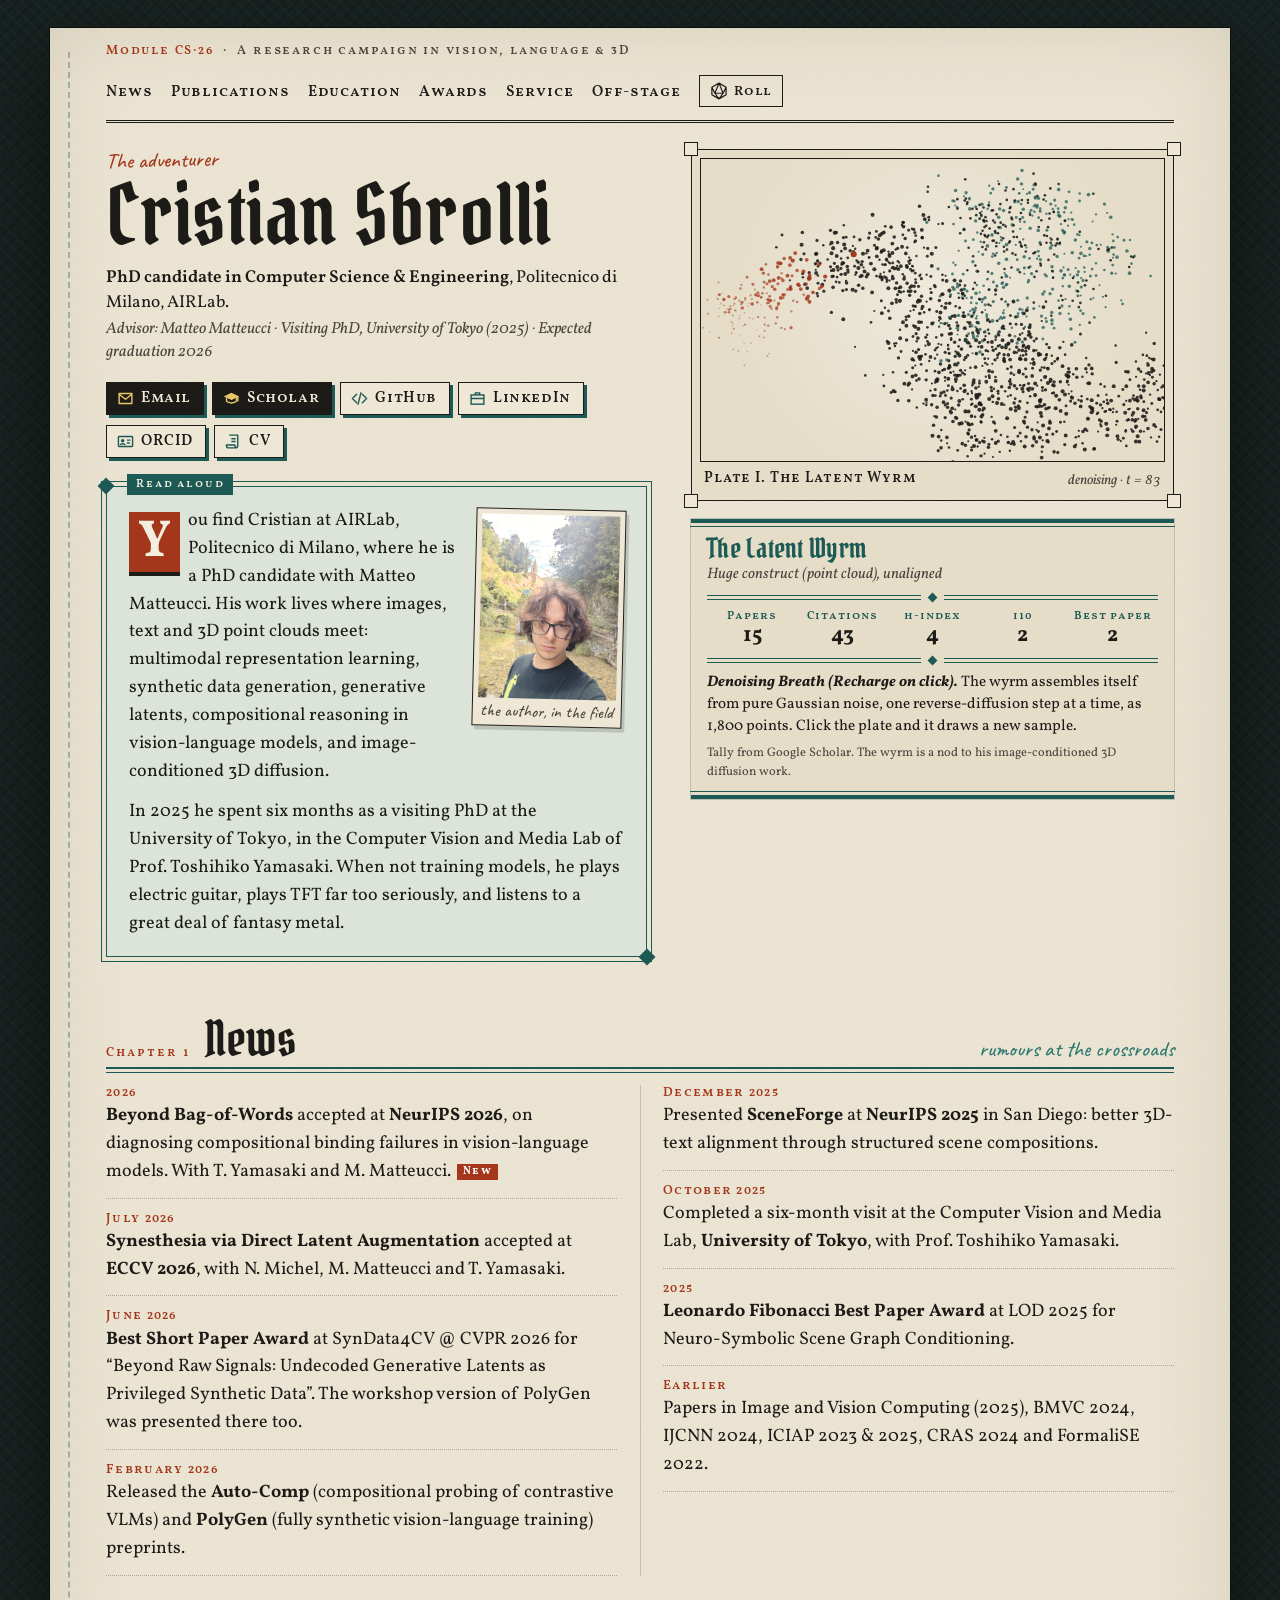
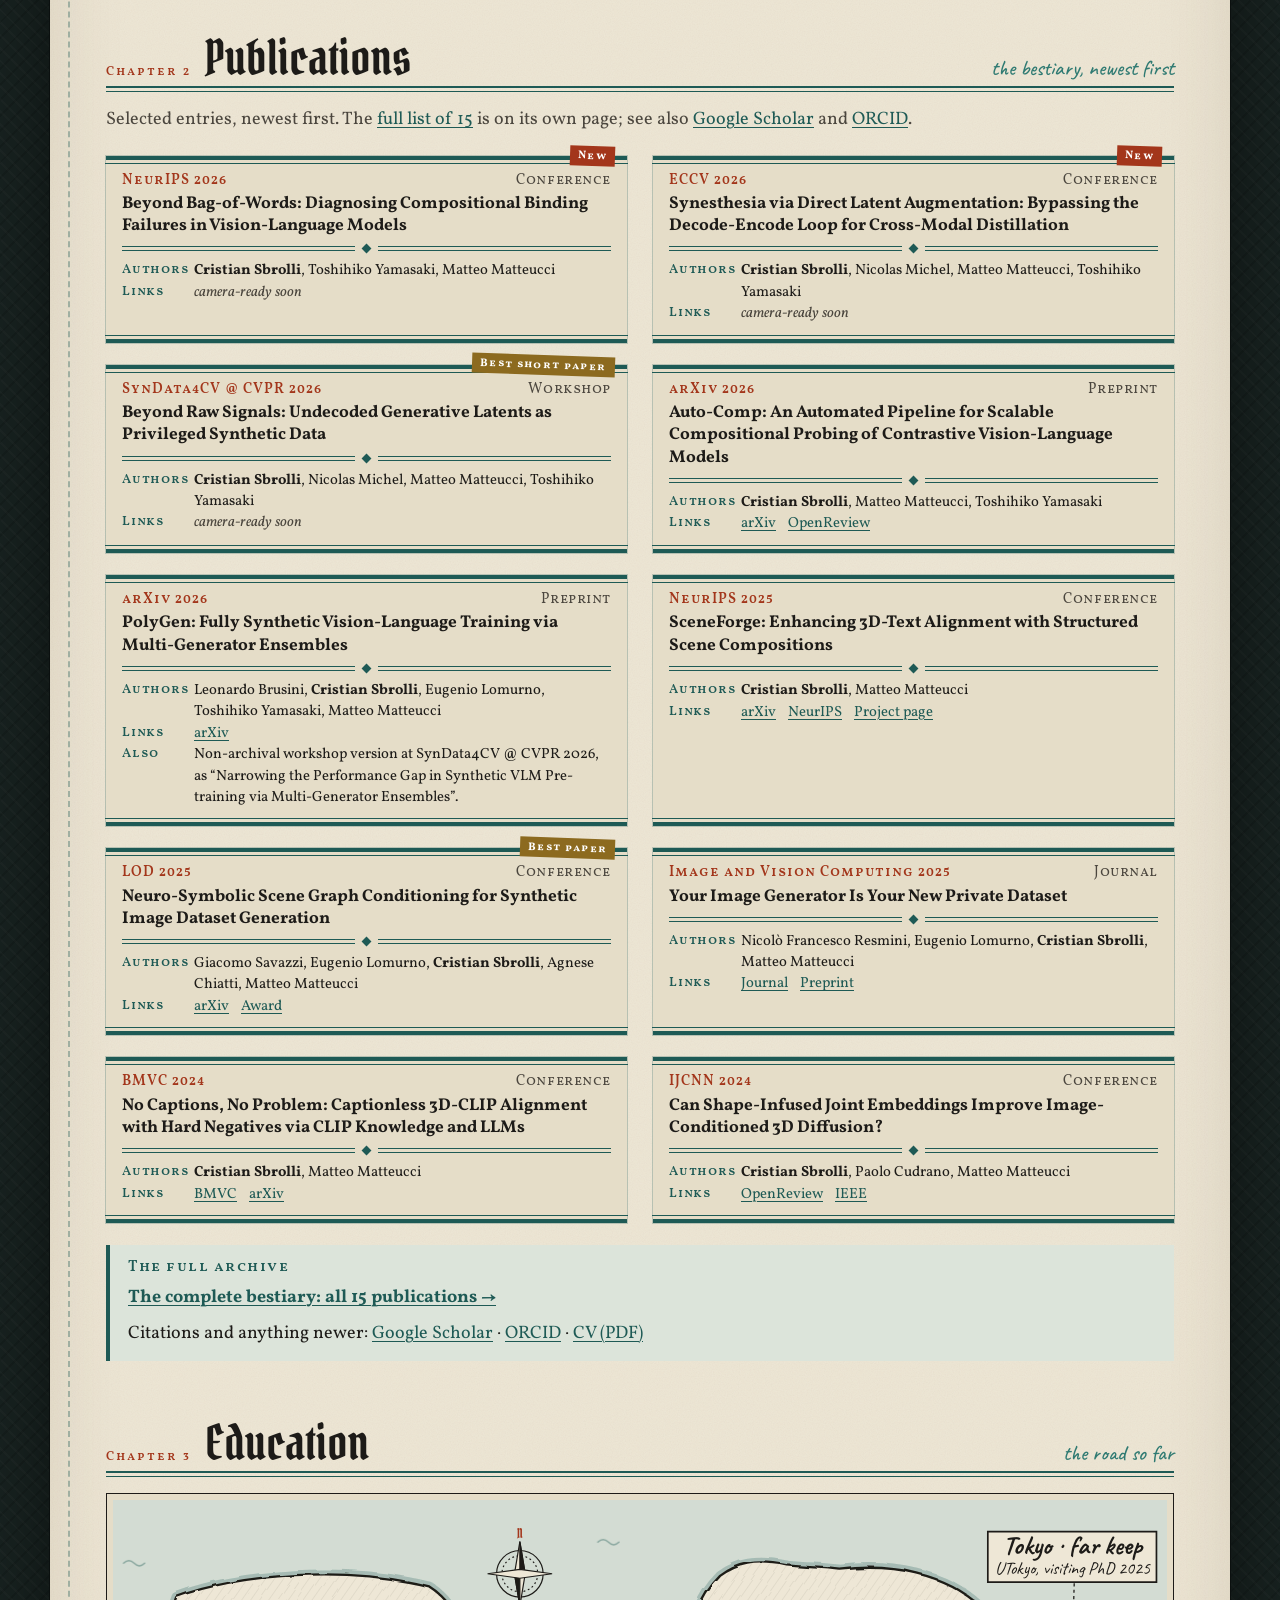
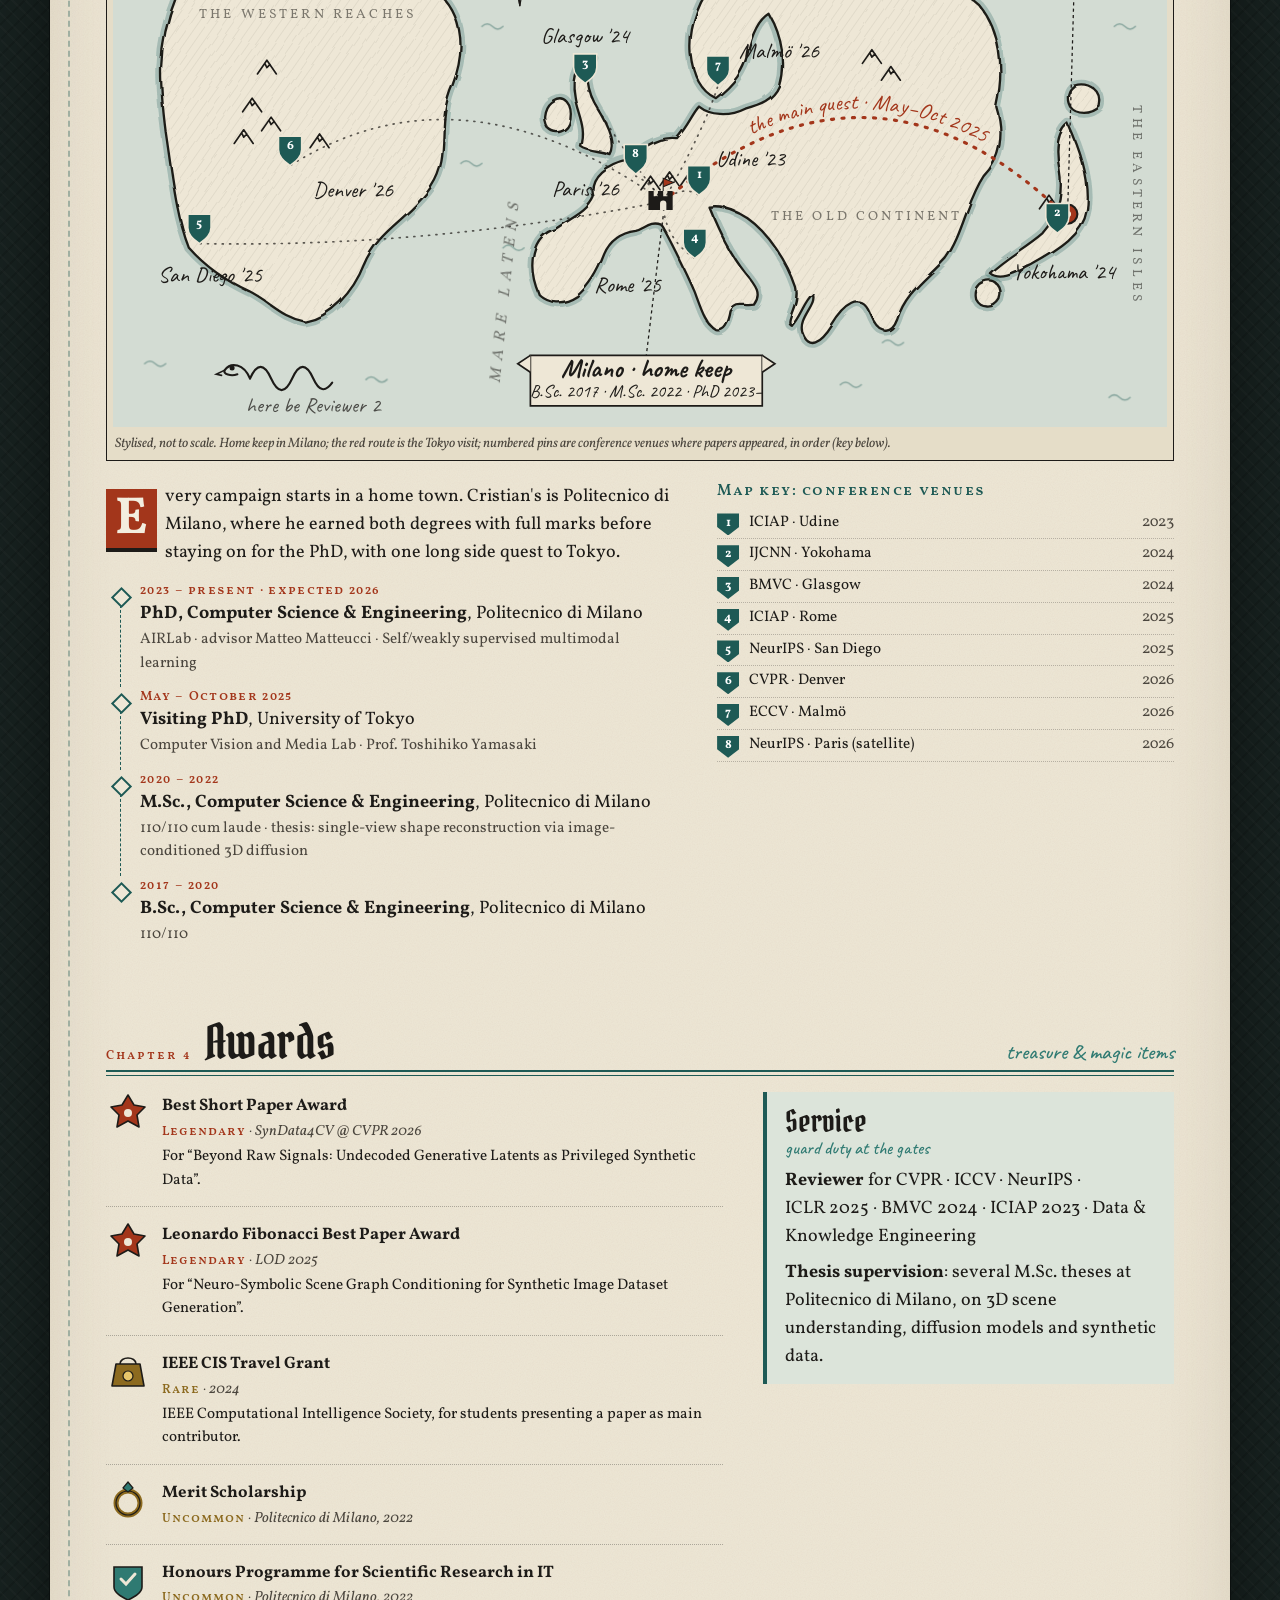
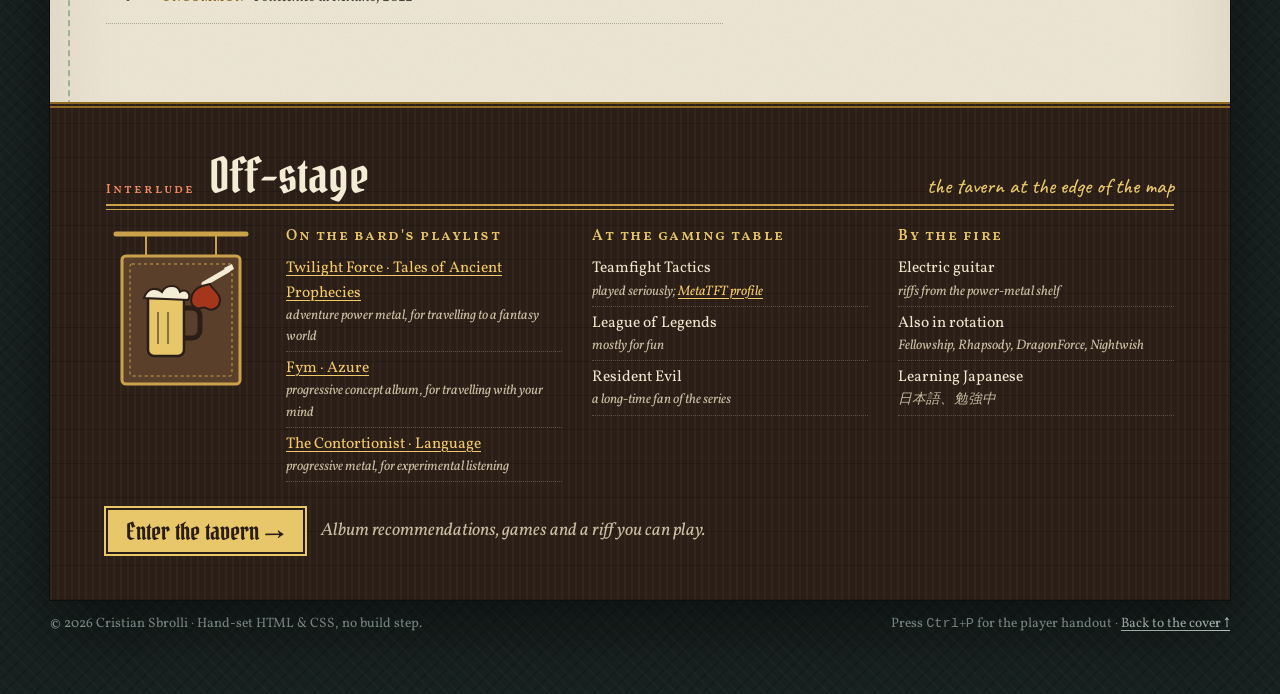
==== commit e1643c57: "Move NeurIPS 2026 pin to Paris satellite, update game picks - Map: NeurIPS 2026 is the Paris satelli" ====
--- a/index.html
+++ b/index.html
@@ -130,7 +130,7 @@
       <div class="scroll" id="mapscroll" tabindex="0" aria-label="Journey map (scrolls sideways on small screens)">
       <svg viewBox="0 0 1000 500" role="img" aria-labelledby="map-t map-d">
         <title id="map-t">Map of the journey</title>
-        <desc id="map-d">A hand-drawn style map. Home keep: Milano, Politecnico di Milano (B.Sc. 2017, M.Sc. 2022, PhD 2023 to present). Main route to Tokyo, University of Tokyo, visiting PhD 2025. Numbered pins mark conference venues: ICIAP Udine 2023, IJCNN Yokohama 2024, BMVC Glasgow 2024, ICIAP Rome 2025, NeurIPS San Diego 2025, CVPR Denver 2026, ECCV Malmö 2026, NeurIPS Sydney 2026.</desc>
+        <desc id="map-d">A hand-drawn style map. Home keep: Milano, Politecnico di Milano (B.Sc. 2017, M.Sc. 2022, PhD 2023 to present). Main route to Tokyo, University of Tokyo, visiting PhD 2025. Numbered pins mark conference venues: ICIAP Udine 2023, IJCNN Yokohama 2024, BMVC Glasgow 2024, ICIAP Rome 2025, NeurIPS San Diego 2025, CVPR Denver 2026, ECCV Malmö 2026, NeurIPS Paris satellite 2026.</desc>
         <defs>
           <filter id="rough" x="-5%" y="-5%" width="110%" height="110%">
             <feTurbulence type="fractalNoise" baseFrequency=".04" numOctaves="2" seed="7"/>
@@ -163,13 +163,12 @@
             <path id="jp" d="M906,212 C918,238 928,268 924,294 C920,318 898,332 872,346 C856,354 842,362 832,354 C846,340 866,330 882,316 C896,300 902,280 898,256 C894,236 896,220 906,212 Z"/>
             <path id="hk" d="M912,176 C926,172 940,182 936,196 C928,204 914,204 908,196 C904,188 906,180 912,176 Z"/>
             <path id="ky" d="M826,362 C836,358 844,366 840,378 C834,388 822,386 818,378 C816,370 820,364 826,362 Z"/>
-            <path id="au" d="M770,504 C772,478 790,462 812,458 C826,446 846,440 862,448 C876,452 884,442 892,450 C906,462 920,480 926,504 Z"/>
           </g>
           <g fill="#EEE7D6" stroke="#1D1B18" stroke-width="2.2" stroke-linejoin="round">
-            <use href="#am"/><use href="#eu"/><use href="#gb"/><use href="#ie"/><use href="#jp"/><use href="#hk"/><use href="#ky"/><use href="#au"/>
+            <use href="#am"/><use href="#eu"/><use href="#gb"/><use href="#ie"/><use href="#jp"/><use href="#hk"/><use href="#ky"/>
           </g>
           <g fill="url(#hatch)">
-            <use href="#am"/><use href="#eu"/><use href="#gb"/><use href="#ie"/><use href="#jp"/><use href="#hk"/><use href="#ky"/><use href="#au"/>
+            <use href="#am"/><use href="#eu"/><use href="#gb"/><use href="#ie"/><use href="#jp"/><use href="#hk"/><use href="#ky"/>
           </g>
         </g>
 
@@ -209,6 +208,7 @@
         <!-- dotted lines: venues, not necessarily trips -->
         <g fill="none" stroke="#1D1B18" stroke-opacity=".7" stroke-width="1.6" stroke-dasharray="1 6" stroke-linecap="round">
           <path d="M522 286 Q540 270 556 280"/>
+          <path d="M522 286 Q510 268 496 262"/>
           <path d="M522 286 Q522 320 552 340"/>
           <path d="M522 286 Q470 220 448 176"/>
           <path d="M522 286 Q560 220 574 176"/>
@@ -256,7 +256,7 @@
           <g transform="translate(82 328)"><use href="#pin"/><text y="-18">5</text></g>
           <g transform="translate(168 254)"><use href="#pin"/><text y="-18">6</text></g>
           <g transform="translate(574 178)"><use href="#pin"/><text y="-18">7</text></g>
-          <g transform="translate(884 486)"><use href="#pin"/><text y="-18">8</text></g>
+          <g transform="translate(496 262)"><use href="#pin"/><text y="-18">8</text></g>
         </g>
 
         <!-- hand labels -->
@@ -269,7 +269,7 @@
             <text x="92" y="362" text-anchor="middle">San Diego '25</text>
             <text x="190" y="282">Denver '26</text>
             <text x="594" y="150">Malmö '26</text>
-            <text x="866" y="478" text-anchor="end">Sydney '26</text>
+            <text x="480" y="281" text-anchor="end">Paris '26</text>
           </g>
         </g>
       </svg>
@@ -297,7 +297,7 @@
           <li><span class="k">5</span>NeurIPS · San Diego<span class="yr">2025</span></li>
           <li><span class="k">6</span>CVPR · Denver<span class="yr">2026</span></li>
           <li><span class="k">7</span>ECCV · Malmö<span class="yr">2026</span></li>
-          <li><span class="k">8</span>NeurIPS · Sydney<span class="yr">2026</span></li>
+          <li><span class="k">8</span>NeurIPS · Paris (satellite)<span class="yr">2026</span></li>
         </ol>
       </div>
     </div>
--- a/assets/css/site.css
+++ b/assets/css/site.css
@@ -330,7 +330,6 @@
 }
 .riffbtn:hover{background:#fff}
 .riffbtn[aria-pressed="true"]{background:#F08A63}
-.note-small{font-size:.88rem;color:var(--wood-mute);font-style:italic;margin:8px 0 0}
 
 /* ---------- footer + toast ---------- */
 .colophon{display:flex;justify-content:space-between;gap:10px;flex-wrap:wrap;max-width:1180px;margin:14px auto 0;color:#9DB0AA;font:.85rem/1.4 var(--serif)}
